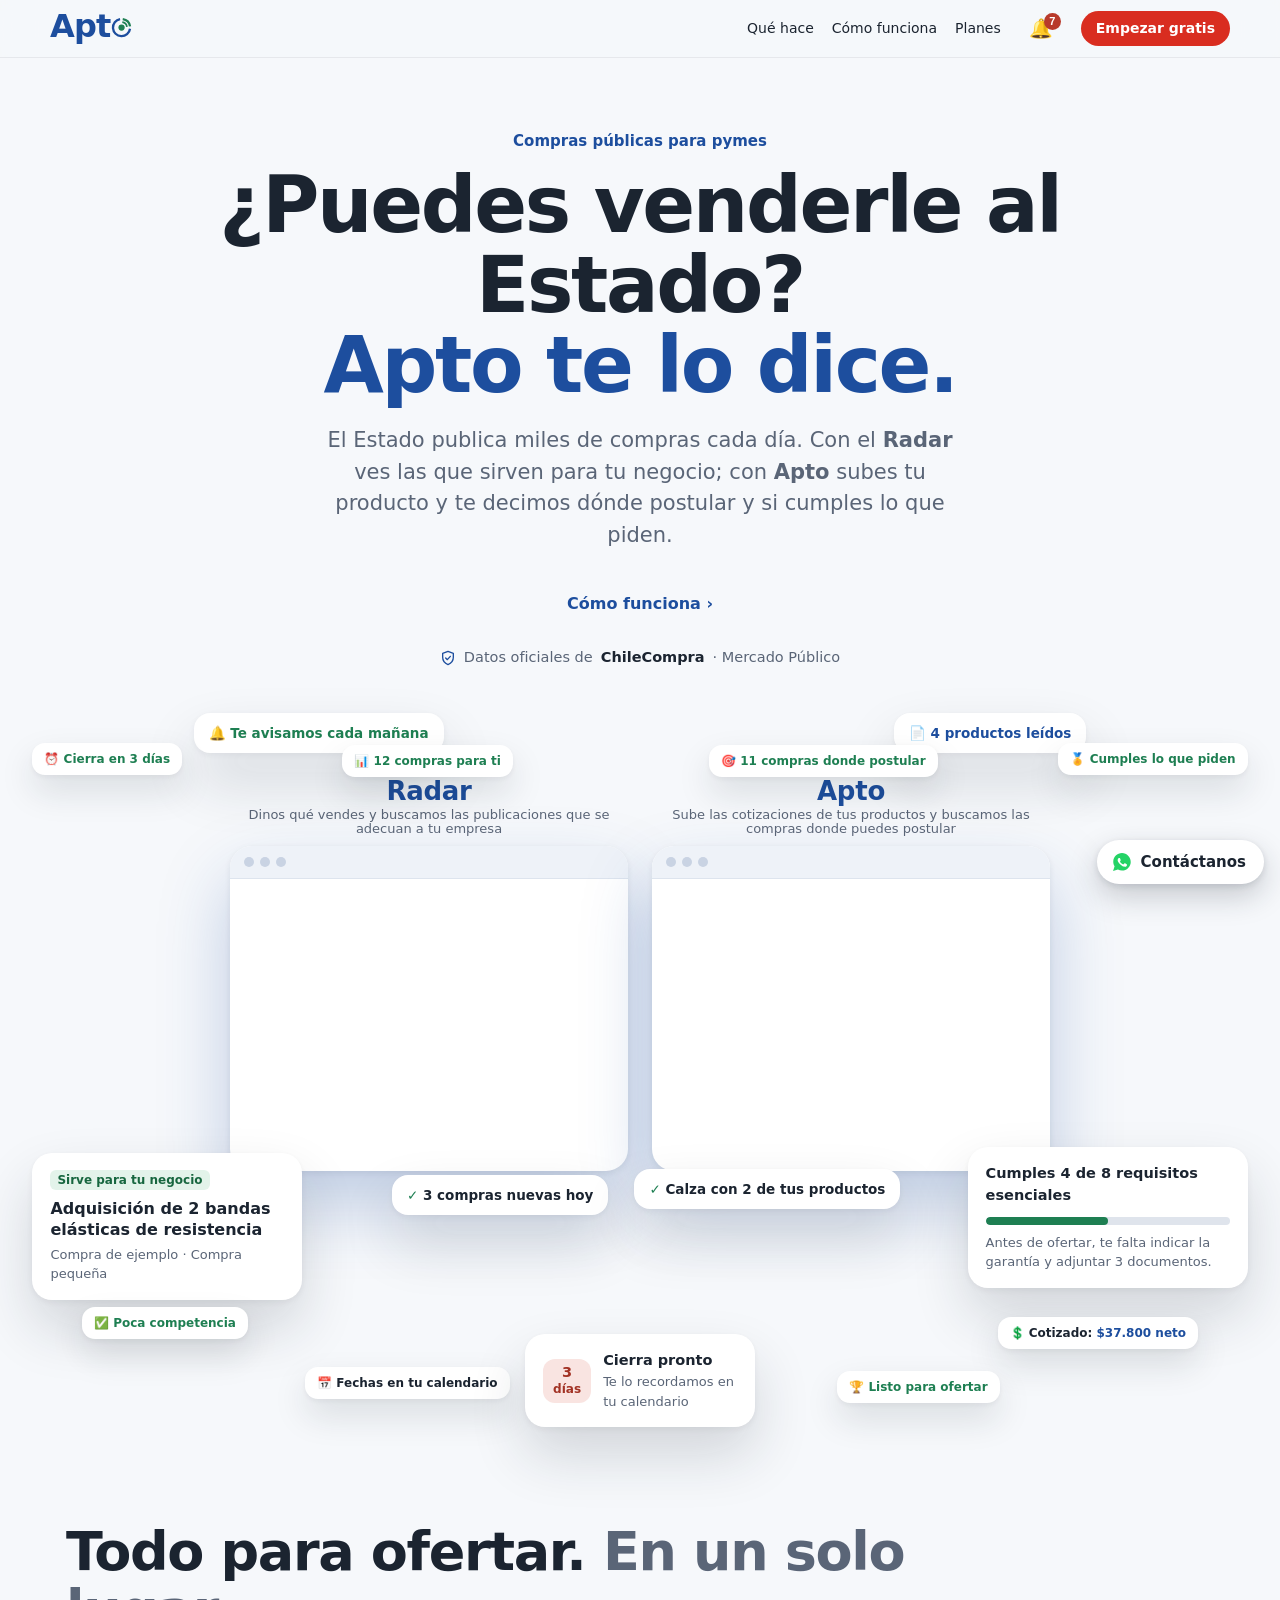
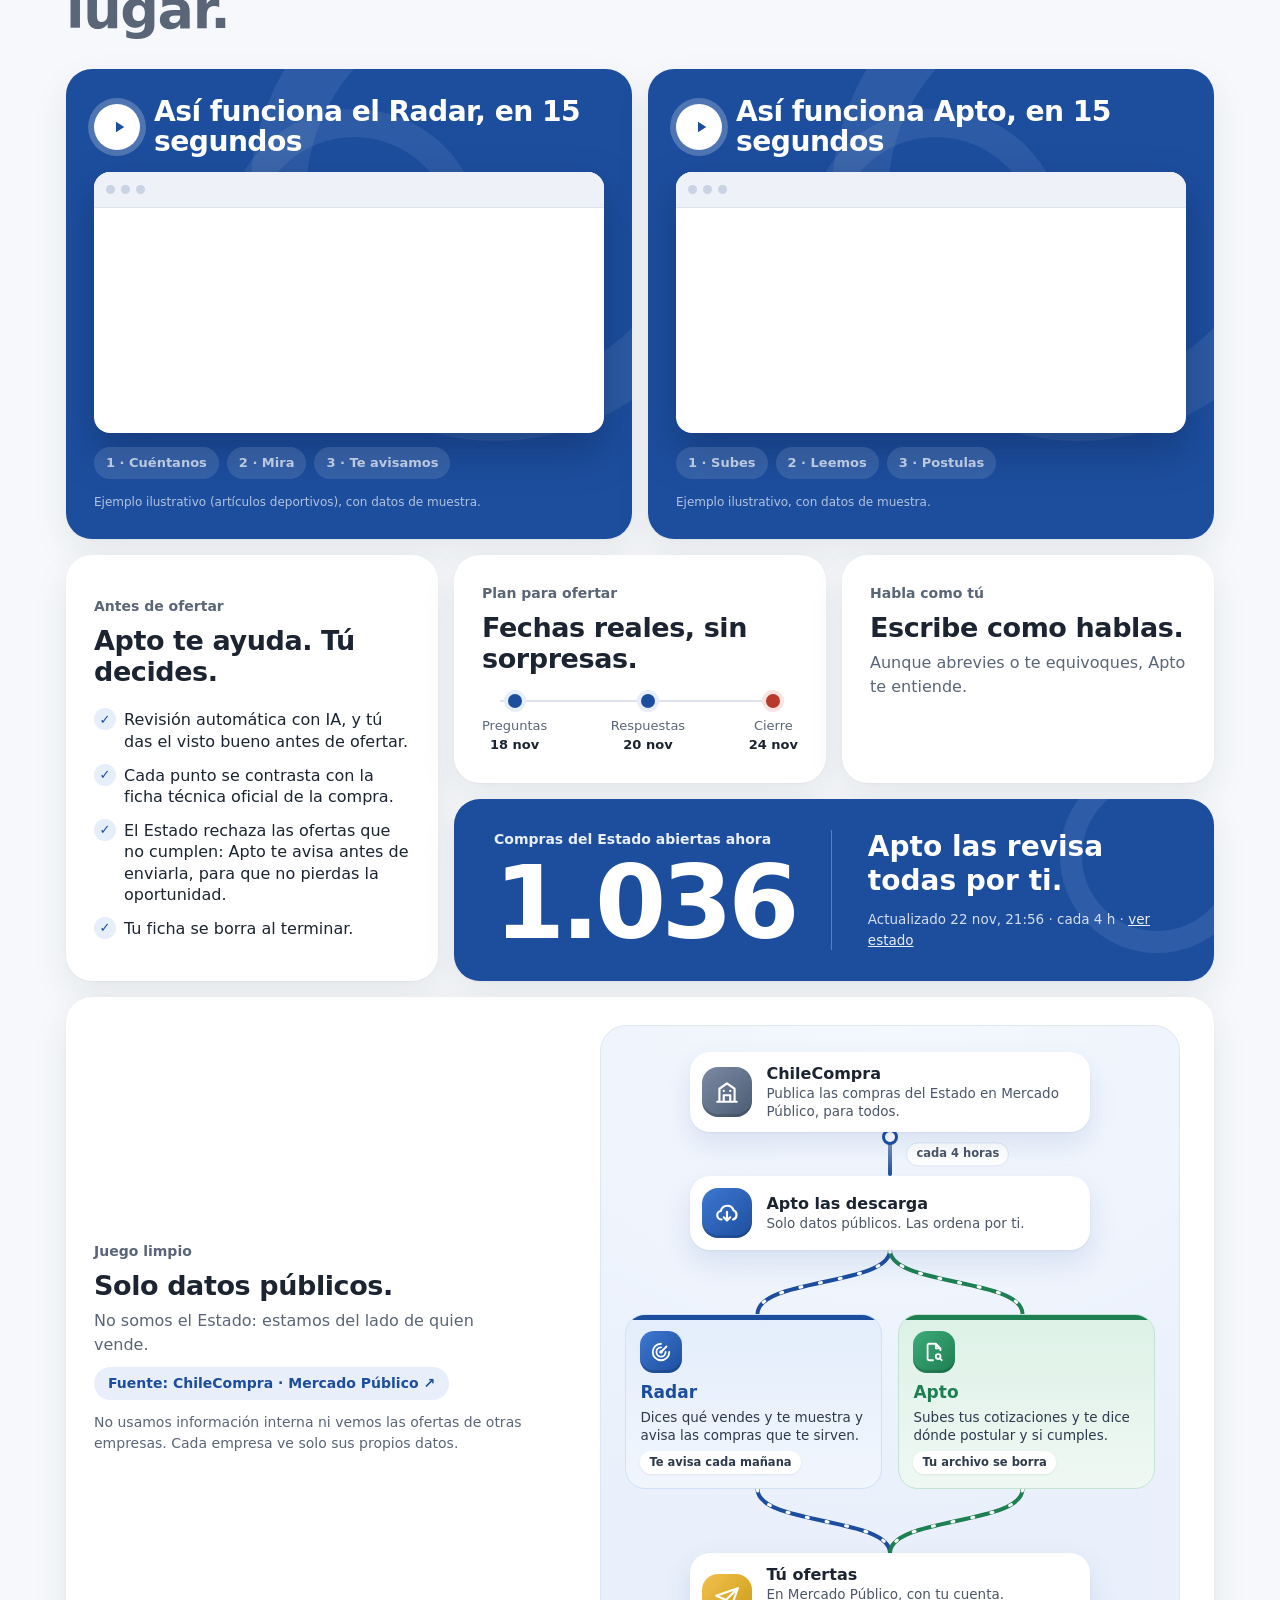
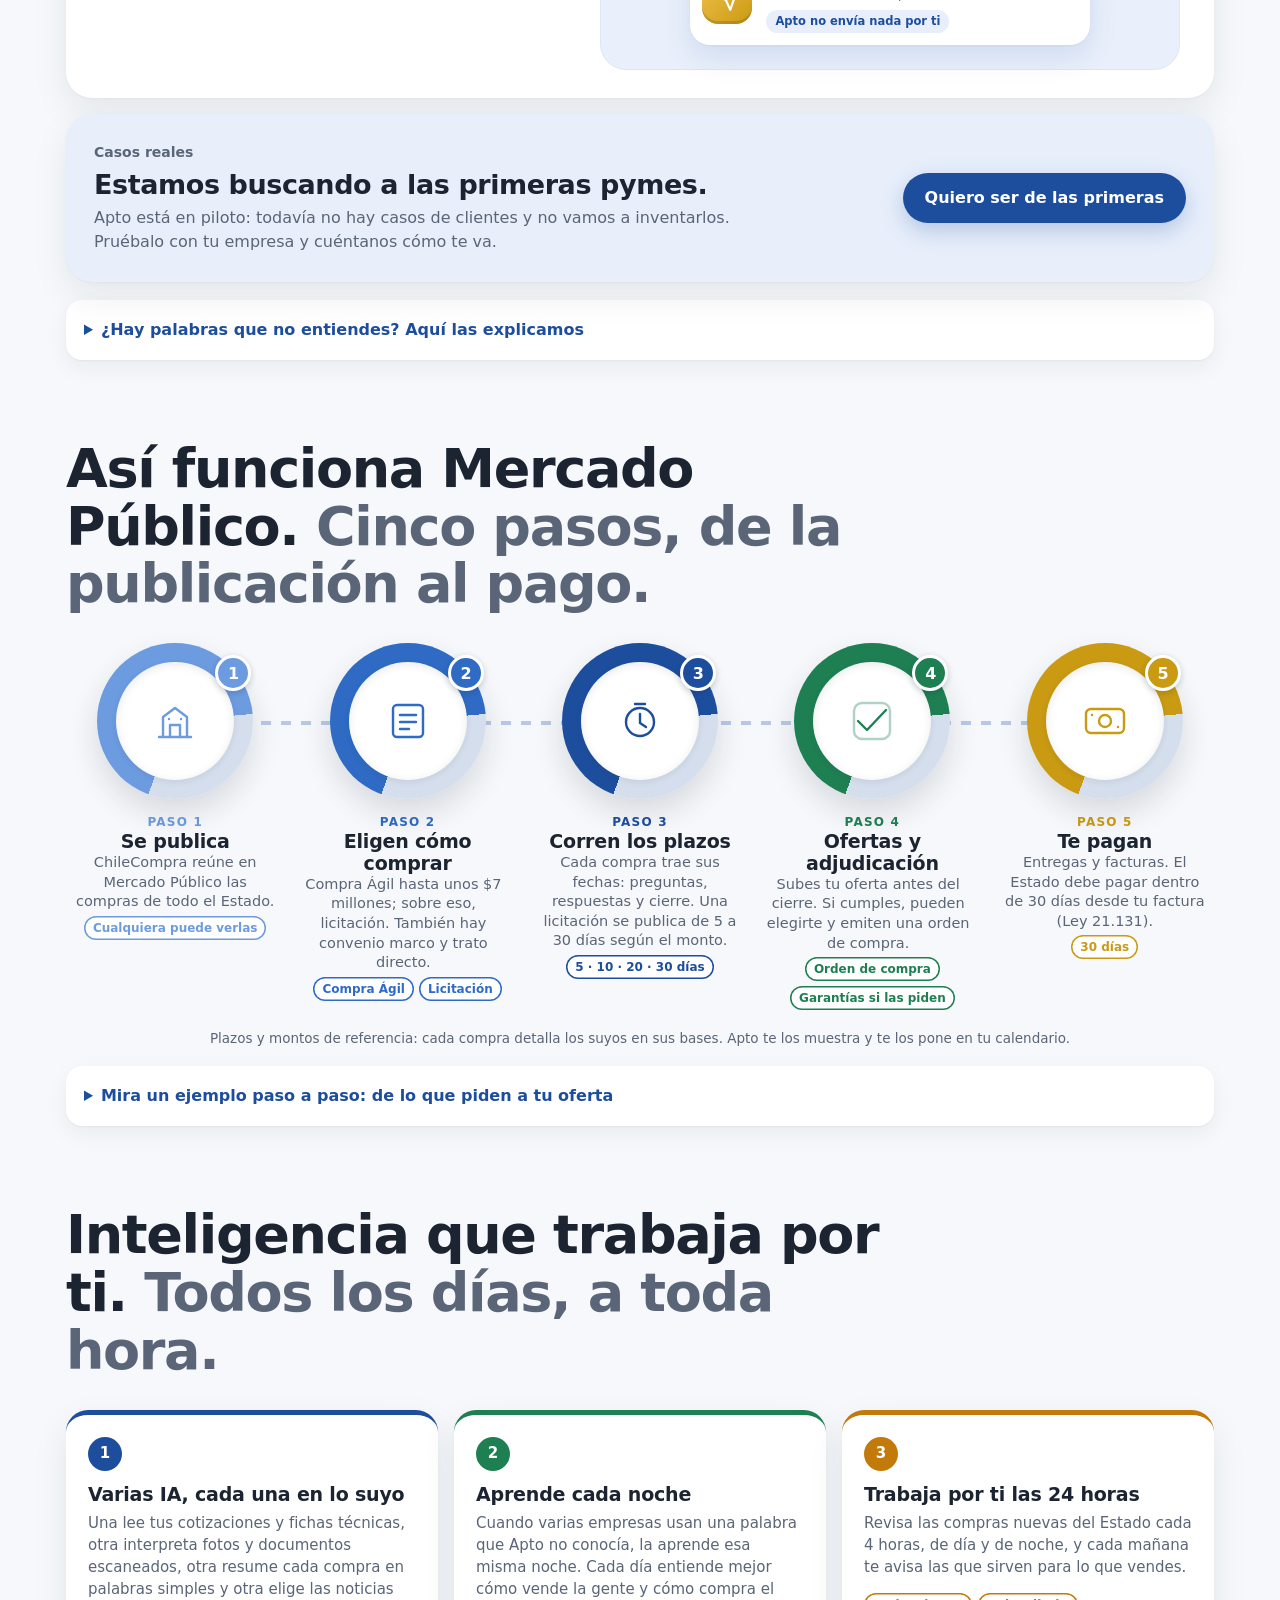
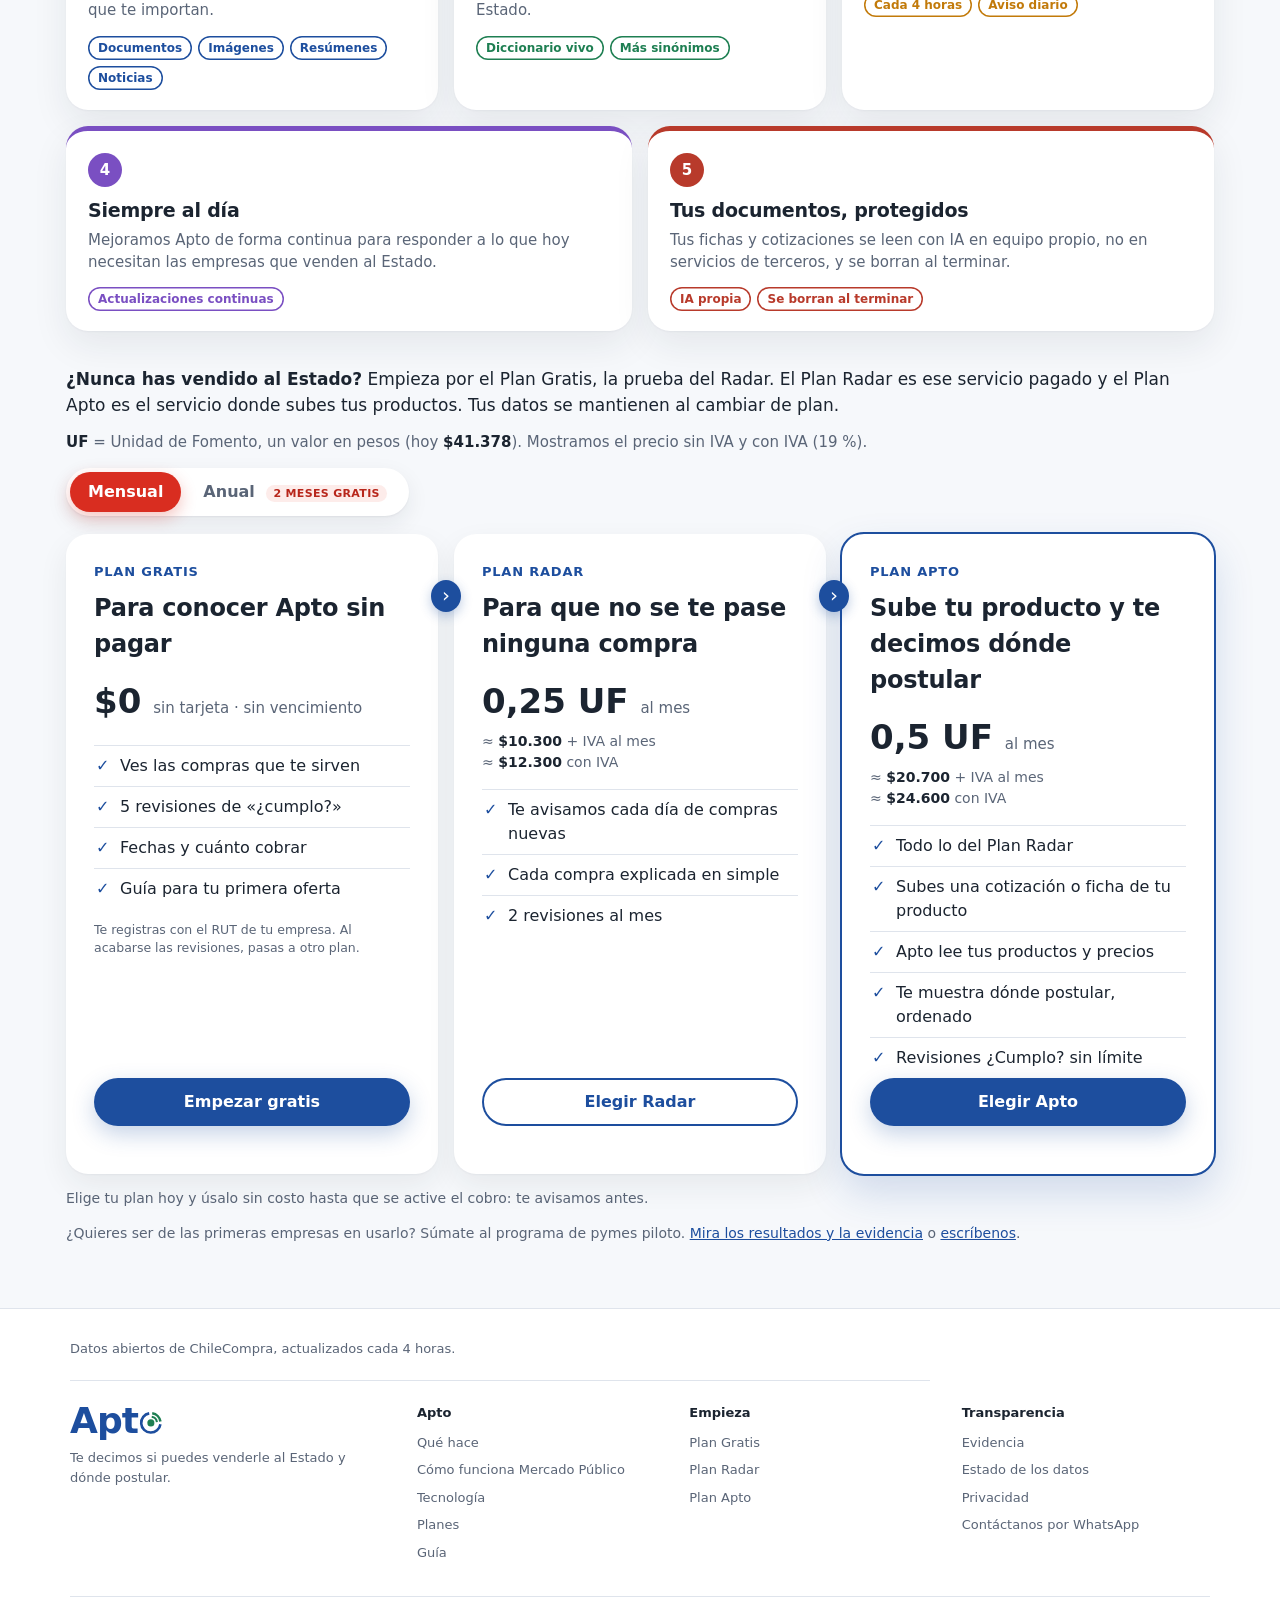
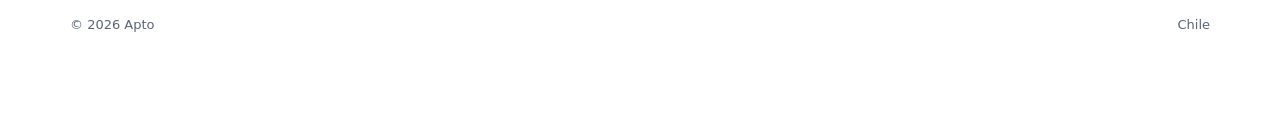
==== index.html @ 45bbf1fc "Logo: la o es un punto con anillo abierto y señal que se irradia Co-Authored-By: Claude Sonnet 5.5 <" ====
<!doctype html>
<html lang="es-CL">
<head>
<meta charset="utf-8">
<meta name="viewport" content="width=device-width, initial-scale=1">
<title>Apto · Compras públicas para pymes</title>
<link rel="icon" type="image/svg+xml" href="icono.svg">
<meta name="description" content="Dinos qué vendes y Apto busca las compras del Estado que te sirven. Sube las cotizaciones de tus productos y te decimos dónde puedes postular.">
<meta http-equiv="Content-Security-Policy" content="default-src 'self'; script-src 'self' 'sha256-qOhFsq0QMV2REqNwk5hGH5bZE9SkX6gt6yeyKdYPv+U='; style-src 'self' 'unsafe-inline' https://fonts.googleapis.com; font-src https://fonts.gstatic.com; connect-src 'self' https://api.mercadopublico.cl https://izxhfajflqmfhgligblu.supabase.co https://*.trycloudflare.com http://127.0.0.1:8787; img-src 'self' data: blob:; object-src 'none'; base-uri 'self'; form-action 'self'">
<meta name="referrer" content="strict-origin-when-cross-origin">
<link rel="preconnect" href="https://fonts.googleapis.com">
<link rel="preconnect" href="https://fonts.gstatic.com" crossorigin>
<link rel="stylesheet" href="https://fonts.googleapis.com/css2?family=Atkinson+Hyperlegible+Next:wght@400;700&display=swap">
<link rel="stylesheet" href="estilos.css?v=202611222245">
</head>
<body>
<script>document.documentElement.classList.add("js")</script>
<svg width="0" height="0" style="position:absolute" aria-hidden="true" focusable="false"><symbol id="oRadar" viewBox="0 0 64 64"><path d="M27.5 6.4 A26 26 0 1 0 57.7 35.6" fill="none" stroke="currentColor" stroke-width="7"/><circle cx="32" cy="32" r="9.5" fill="#1E7F52"/><path d="M48.3 29.7 A16.5 16.5 0 0 0 34.3 15.7" fill="none" stroke="#1E7F52" stroke-width="5.5"/><path d="M57.7 28.4 A26 26 0 0 0 35.6 6.3" fill="none" stroke="#1E7F52" stroke-width="7"/></symbol></svg>
<header><div class="in">
  <h1><span class="lg" role="img" aria-label="Apto">Apt<svg viewBox="0 0 64 64" aria-hidden="true"><use href="#oRadar"/></svg></span></h1>
  <nav aria-label="Secciones"><a href="#como">Qué hace</a><a href="#pasos">Cómo funciona</a><a href="#planes">Planes</a><button type="button" class="campana" id="notifBtn" aria-label="Notificaciones" aria-expanded="false" aria-controls="notifPanel">🔔<span class="cuenta" id="notifCuenta" hidden></span></button><a class="cta" href="#planes">Empezar gratis</a></nav>
</div></header>

<section class="hero" aria-label="Presentación">
  <p class="eyebrow rv">Compras públicas para pymes</p>
  <h2 class="big rv" style="--d:.08s">¿Puedes venderle al Estado?<br><span>Apto te lo dice.</span></h2>
  <p class="lead rv" style="--d:.16s">El Estado publica miles de compras cada día. Con el <b>Radar</b> ves las que sirven para tu negocio; con <b>Apto</b> subes tu producto y te decimos dónde postular y si cumples lo que piden.</p>
  <div class="botones rv" style="--d:.24s"><a class="btn sec2" href="#pasos">Cómo funciona ›</a></div>
  <p class="fuente-hero rv" style="--d:.28s"><svg viewBox="0 0 24 24" width="16" height="16" aria-hidden="true"><path d="M12 2 4 5v6c0 5 3.4 9.2 8 11 4.6-1.8 8-6 8-11V5l-8-3Z" fill="none" stroke="currentColor" stroke-width="2" stroke-linejoin="round"/><path d="m8.5 12 2.5 2.5 4.5-5" fill="none" stroke="currentColor" stroke-width="2" stroke-linecap="round" stroke-linejoin="round"/></svg>Datos oficiales de <b>ChileCompra</b> · Mercado Público</p>
  <div class="escena rv" style="--d:.32s" aria-hidden="true">
    <div class="vwin vw-l">
      <p class="vw-nombre">Radar<small>Dinos qué vendes y buscamos las publicaciones que se adecuan a tu empresa</small></p>
      <div class="vcaja"><div class="vw-bar"><i></i><i></i><i></i></div>
        <div class="vw-cuerpo">
          <div class="vs vsA"><h4>¿Qué vendes?</h4><div class="vcampo2"><span class="tipea">bandas elásticas, pesas</span></div><span class="vchip">Entendimos: artículos deportivos</span></div>
          <div class="vs vsB"><h4>Compras abiertas para ti</h4><div class="vfila"><span>Bandas elásticas de resistencia</span><small class="am">Cierra en 3 días</small></div><div class="vfila"><span>Pesas y colchonetas, CESFAM</span><small>Poca competencia</small></div><div class="vfila"><span>Artículos deportivos escuela</span><small>Cierra en 9 días</small></div></div>
          <div class="vs vsC"><h4>Cada mañana, en tu correo</h4><div class="vfila"><span>🔔 Compras nuevas para ti</span><small>3 hoy</small></div><div class="vfila"><span>📅 Fechas en tu calendario</span><small>listo</small></div><div class="vfila"><span>💲 Cuánto cobrar</span><small>listo</small></div><div class="vlisto">No se te pasa ninguna ✓</div></div>
        </div></div>
      <div class="vtip" aria-hidden="true"><h5>Cómo funciona el Radar</h5><ol><li><b>1</b>Dices qué vendes</li><li><b>2</b>Buscamos en Mercado Público</li><li><b>3</b>Te mostramos las compras que te sirven</li><li><b>4</b>Te avisamos cada mañana</li></ol></div>
    </div>
    <div class="vwin vw-r">
      <p class="vw-nombre">Apto<small>Sube las cotizaciones de tus productos y buscamos las compras donde puedes postular</small></p>
      <div class="vcaja"><div class="vw-bar"><i></i><i></i><i></i></div>
        <div class="vw-cuerpo">
          <div class="vs vsA"><h4>Sube tu cotización</h4><div class="varchivo"><b>PDF</b><span>cotizacion.pdf</span></div></div>
          <div class="vs vsB"><h4>Esto leímos de tu cotización</h4><div class="vfila"><span>Resma de papel carta</span><small class="am">$3.200</small></div><div class="vfila"><span>Plastificadora A3</span><small class="am">$37.800</small></div><div class="vfila"><span>Guillotina 30×38</span><small class="am">$25.700</small></div></div>
          <div class="vs vsC"><h4>Dónde postular</h4><div class="vfila"><span>Artículos de escritorio, salud</span><small>2 de tus productos</small></div><div class="vfila"><span>Papelería general, municipio</span><small>2 de tus productos</small></div><div class="vfila"><span>Impresión de material</span><small>1 de tus productos</small></div><div class="vlisto">Listo para ofertar ✓</div></div>
        </div></div>
      <div class="vtip" aria-hidden="true"><h5>Cómo funciona Apto</h5><ol><li><b>1</b>Subes tus cotizaciones</li><li><b>2</b>Leemos tus productos y precios (tú los revisas)</li><li><b>3</b>Buscamos las compras donde puedes postular</li><li><b>4</b>Revisas si cumples y ofertas</li></ol><p class="nota-t">Tu archivo se borra al terminar.</p></div>
    </div>
    <div class="flot f1"><span class="et ok">Sirve para tu negocio</span><div class="t">Adquisición de 2 bandas elásticas de resistencia</div><div class="s">Compra de ejemplo · Compra pequeña</div></div>
    <div class="flot f2"><b>Cumples 4 de 8 requisitos esenciales</b><div class="barra-p"><i></i></div><div class="s" style="margin-top:8px">Antes de ofertar, te falta indicar la garantía y adjuntar 3 documentos.</div></div>
    <div class="flot sm f4"><span class="v">✓</span> 3 compras nuevas hoy</div>
    <div class="flot xs f5">✅ <span class="v">Poca competencia</span></div>
    <div class="flot xs f6">📅 Fechas en tu calendario</div>
    <div class="flot sm f7"><span class="v">✓</span> Calza con 2 de tus productos</div>
    <div class="flot xs f8">💲 Cotizado: <span class="az">$37.800 neto</span></div>
    <div class="flot xs f9">🏆 <span class="v">Listo para ofertar</span></div>
    <div class="flot sm f10">🔔 <span class="v">Te avisamos cada mañana</span></div>
    <div class="flot xs f11">📊 <span class="v">12 compras para ti</span></div>
    <div class="flot xs f14">⏰ <span class="v">Cierra en 3 días</span></div>
    <div class="flot sm f12">📄 <span class="az">4 productos leídos</span></div>
    <div class="flot xs f13">🎯 <span class="v">11 compras donde postular</span></div>
    <div class="flot xs f15">🏅 <span class="v">Cumples lo que piden</span></div>
    <div class="flot f3"><div class="dia">3<br><small>días</small></div><div><b>Cierra pronto</b><div class="s">Te lo recordamos en tu calendario</div></div></div>
  </div>
</section>

<section class="seccion" id="como" aria-label="Qué hace Apto">
  <h2 class="sec-t rv">Todo para ofertar. <span>En un solo lugar.</span></h2>
  <div class="mosaico">
    <article class="tile t-big t-half t-demo rv" id="demo" aria-label="Demostración: cómo funciona el Radar en tres pasos, en ciclo" data-ayuda="Así se ve usar el Radar: escribes qué vendes, te mostramos las compras del Estado que te sirven y te avisamos cada mañana." data-ejemplo="si vendes tornillos, ves solo compras donde piden tornillos." tabindex="0">
      <h3 class="vtitulo"><span class="vplay" aria-hidden="true"><svg viewBox="0 0 24 24" width="18" height="18"><path d="M8 5v14l11-7z" fill="currentColor"/></svg></span>Así funciona el Radar, en 15 segundos</h3>
      <div class="ventana" aria-hidden="true">
        <div class="vbar"><i></i><i></i><i></i>
          <span class="vtit vt1">Paso 1 · Cuéntanos qué vendes</span><span class="vtit vt2">Paso 2 · Mira tus compras</span><span class="vtit vt3">Paso 3 · Te avisamos cada mañana</span></div>
        <div class="vcuerpo">
          <div class="vesc ve1">
            <div class="vcampo"><span class="tipeo">bandas elásticas, pesas, colchonetas</span></div>
            <div class="ventendi"><span class="et">Entendimos: artículos deportivos</span></div>
          </div>
          <div class="vesc ve2">
            <article class="op vop vop1"><div><h3>Adquisición de 2 bandas elásticas de resistencia</h3><div class="meta"><span class="et">Compra pequeña</span><span class="et calza">Coincide: «bandas elásticas»</span></div></div><div class="cierre"><b>24 nov</b><span class="et al">quedan 3 d</span></div></article>
            <article class="op vop vop2"><div><h3>Implementos para gimnasio municipal</h3><div class="meta"><span class="et">Compra pequeña</span><span class="et calza">Coincide: «pesas»</span></div></div><div class="cierre"><b>27 nov</b><span class="et ok">quedan 6 días</span></div></article>
            <article class="op vop vop3"><div><h3>Colchonetas para taller de movimiento</h3><div class="meta"><span class="et">Compra pequeña</span><span class="et calza">Coincide: «colchonetas»</span></div></div><div class="cierre"><b>2 dic</b><span class="et ok">quedan 11 días</span></div></article>
          </div>
          <div class="vesc ve3">
            <ul class="sem vsem2"><li class="s-ok"><i></i>Compras nuevas para ti<small>3 hoy</small></li><li class="s-ok"><i></i>Fechas en tu calendario<small>listo</small></li><li class="s-ok"><i></i>Cuánto cobrar<small>listo</small></li></ul>
            <div class="vfin2"><b>Cada mañana, en tu correo.</b><span>No se te pasa ninguna compra.</span></div>
          </div>
        </div>
      </div>
      <div class="vpasos" aria-hidden="true"><span class="vp1">1 · Cuéntanos</span><span class="vp2">2 · Mira</span><span class="vp3">3 · Te avisamos</span></div>
      <p class="vnota">Ejemplo ilustrativo, con datos de muestra.</p>
    </article>
    <article class="tile t-big t-half t-demo rv" id="demo2" style="--d:.06s" aria-label="Demostración: cómo funciona Apto en tres pasos, en ciclo" data-ayuda="Así se ve usar Apto: subes la cotización de tus productos, Apto lee los productos y precios, y te muestra dónde puedes postular." data-ejemplo="subes la cotización de tu papelería y ves las compras que piden papel o plastificadoras." tabindex="0">
      <h3 class="vtitulo"><span class="vplay" aria-hidden="true"><svg viewBox="0 0 24 24" width="18" height="18"><path d="M8 5v14l11-7z" fill="currentColor"/></svg></span>Así funciona Apto, en 15 segundos</h3>
      <div class="ventana" aria-hidden="true">
        <div class="vbar"><i></i><i></i><i></i>
          <span class="vtit vt1">Paso 1 · Sube tus cotizaciones</span><span class="vtit vt2">Paso 2 · Leemos tus productos</span><span class="vtit vt3">Paso 3 · Mira dónde postular</span></div>
        <div class="vcuerpo">
          <div class="vesc ve1">
            <div class="vcampo"><span class="tipeo">📄 cotizacion-papeleria.pdf</span></div>
            <div class="ventendi"><span class="et">Leímos 3 productos con precio y plazo</span></div>
          </div>
          <div class="vesc ve2">
            <article class="op vop vop1"><div><h3>Resma de papel carta</h3><div class="meta"><span class="et">Plazo: 5 días</span><span class="et">Despacho incluido</span></div></div><div class="cierre"><b>$3.200</b><span class="et ok">neto</span></div></article>
            <article class="op vop vop2"><div><h3>Plastificadora A3</h3><div class="meta"><span class="et">Plazo: 5 días</span><span class="et">Despacho incluido</span></div></div><div class="cierre"><b>$37.800</b><span class="et ok">neto</span></div></article>
            <article class="op vop vop3"><div><h3>Guillotina 30×38 cm</h3><div class="meta"><span class="et">Plazo: 5 días</span><span class="et">Despacho incluido</span></div></div><div class="cierre"><b>$25.700</b><span class="et ok">neto</span></div></article>
          </div>
          <div class="vesc ve3">
            <ul class="sem vsem"><li class="s-ok"><i></i>Artículos de escritorio<small>calza con 2 de tus productos</small></li><li class="s-ok"><i></i>Papelería general<small>calza con 2 de tus productos</small></li><li class="s-ok"><i></i>Impresión de material<small>calza con 1 de tus productos</small></li></ul>
            <div class="vfin"><b>Listo para ofertar.</b><span>Antes de enviar, revisa si cumples con ¿Cumplo?.</span></div>
          </div>
        </div>
      </div>
      <div class="vpasos" aria-hidden="true"><span class="vp1">1 · Subes</span><span class="vp2">2 · Leemos</span><span class="vp3">3 · Postulas</span></div>
      <p class="vnota">Ejemplo ilustrativo, con datos de muestra.</p>
    </article>
    <article class="tile t-tall rv" id="revisa" style="--d:.1s" data-ayuda="Apto revisa por ti y te dice qué ajustar antes de ofertar. La decisión y el envío de tu oferta siempre son tuyos." data-ejemplo="si la ficha es una foto borrosa, te recomendamos confirmar el número en la ficha oficial antes de enviar." tabindex="0"><p class="k">Antes de ofertar</p><h3>Apto te ayuda. Tú decides.</h3>
      <ul class="rnotas"><li>Revisión automática con IA, y tú das el visto bueno antes de ofertar.</li><li>Cada punto se contrasta con la ficha técnica oficial de la compra.</li><li>El Estado rechaza las ofertas que no cumplen: Apto te avisa antes de enviarla, para que no pierdas la oportunidad.</li><li>Tu ficha se borra al terminar.</li></ul></article>
    <article class="tile rv" style="--d:.05s" data-ayuda="Cada compra tiene tres fechas: hasta cuándo puedes preguntar, cuándo responden y cuándo cierra. Te las ponemos en tu calendario." data-ejemplo="si cierra el 24 de noviembre, tu oferta tiene que estar subida ese día." tabindex="0"><p class="k">Plan para ofertar</p><h3>Fechas reales, sin sorpresas.</h3>
      <ol class="linea"><li>Preguntas<b>18 nov</b></li><li>Respuestas<b>20 nov</b></li><li>Cierre<b>24 nov</b></li></ol></article>
    <article class="tile rv" style="--d:.15s" data-ayuda="Escribe como hablas: Apto entiende abreviaturas, sinónimos y errores de escritura." data-ejemplo="si escribes «computadres» o «pc», te muestra compras de computadores." tabindex="0"><p class="k">Habla como tú</p><h3>Escribe como hablas.</h3><p>Aunque abrevies o te equivoques, Apto te entiende.</p></article>
    <article class="tile t-num rv" id="tnum" style="--d:.2s" data-ayuda="Una licitación es una compra del Estado en la que varias empresas ofrecen su producto y el Estado elige una. Este número son las que hoy aceptan ofertas." data-ejemplo="un municipio que necesita 50 sillas para una escuela." tabindex="0"><div class="tn-izq"><p class="k">Compras del Estado abiertas ahora</p><b class="num" id="hnum">0</b></div><div class="tn-der"><p class="tn-grande">Apto las revisa todas por ti.</p><p class="sello" id="sello">Se actualiza cada 4 horas · <a href="estado.html">ver estado</a></p></div></article>
    <article class="tile t-wide rv" style="--d:.1s" data-ayuda="Usamos solo la información que el Estado publica para todos, y no trabajamos para los compradores." data-ejemplo="no vemos las ofertas de otras empresas ni datos internos de ningún organismo." tabindex="0"><div class="dts"><div class="dts-t"><p class="k">Juego limpio</p><h3>Solo datos públicos.</h3><p>No somos el Estado: estamos del lado de quien vende.</p><a class="fuente-link" href="https://www.mercadopublico.cl" target="_blank" rel="noopener">Fuente: ChileCompra · Mercado Público ↗</a>
      <p class="dts-n">No usamos información interna ni vemos las ofertas de otras empresas. Cada empresa ve solo sus propios datos.</p></div>
      <div class="mapa" aria-label="Cómo se relacionan Mercado Público, Radar y Apto">
        <div class="mp-fila"><span class="mp-ico mp-gris"><svg viewBox="0 0 24 24"><path d="M3 21h18M5 21V9l7-5 7 5v12M9 21v-6h6v6M9 11h.01M15 11h.01"/></svg></span><div><strong>ChileCompra</strong><span class="t">Publica las compras del Estado en Mercado Público, para todos.</span></div></div>
        <div class="mp-lin"><i></i><em>cada 4 horas</em></div>
        <div class="mp-fila"><span class="mp-ico mp-azul"><svg viewBox="0 0 24 24"><path d="M7 18a4 4 0 0 1-.6-7.96A6 6 0 0 1 18 9.5a4.5 4.5 0 0 1-.5 8.5M12 11v8m0 0-3-3m3 3 3-3"/></svg></span><div><strong>Apto las descarga</strong><span class="t">Solo datos públicos. Las ordena por ti.</span></div></div>
        <svg class="mp-fork" viewBox="0 0 400 64" preserveAspectRatio="none" aria-hidden="true"><path class="a" d="M200 0 C200 36 100 28 100 64"/><path class="b" d="M200 0 C200 36 300 28 300 64"/><path class="flujo-a" d="M200 0 C200 36 100 28 100 64"/><path class="flujo-b" d="M200 0 C200 36 300 28 300 64"/></svg>
        <div class="mp-ramas">
          <div class="mp-r radar"><span class="mp-ico mp-azul"><svg viewBox="0 0 24 24"><path d="M12 3a9 9 0 1 0 9 9M12 7a5 5 0 1 0 5 5M12 12l6-6"/><circle cx="12" cy="12" r="1"/></svg></span><strong>Radar</strong><p>Dices qué vendes y te muestra y avisa las compras que te sirven.</p><span class="mp-chip">Te avisa cada mañana</span></div>
          <div class="mp-r apto"><span class="mp-ico mp-verde"><svg viewBox="0 0 24 24"><path d="M14 3H7a2 2 0 0 0-2 2v14a2 2 0 0 0 2 2h4M14 3l5 5v2M14 3v5h5"/><circle cx="16.5" cy="17" r="2.6"/><path d="m18.4 18.9 2 2"/></svg></span><strong>Apto</strong><p>Subes tus cotizaciones y te dice dónde postular y si cumples.</p><span class="mp-chip">Tu archivo se borra</span></div>
        </div>
        <svg class="mp-fork" viewBox="0 0 400 64" preserveAspectRatio="none" aria-hidden="true"><path class="a" d="M100 0 C100 36 200 28 200 64"/><path class="b" d="M300 0 C300 36 200 28 200 64"/><path class="flujo-a" d="M100 0 C100 36 200 28 200 64"/><path class="flujo-b" d="M300 0 C300 36 200 28 200 64"/></svg>
        <div class="mp-fila"><span class="mp-ico mp-ambar"><svg viewBox="0 0 24 24"><path d="M22 2 11 13M22 2l-7 20-4-9-9-4 20-7z"/></svg></span><div><strong>Tú ofertas</strong><span class="t">En Mercado Público, con tu cuenta.</span><span class="mp-chip">Apto no envía nada por ti</span></div></div>
      </div>
          </div>
    </article>
    <article class="tile t-casos rv" style="--d:.1s"><div class="casos-t"><p class="k">Casos reales</p><h3>Estamos buscando a las primeras pymes.</h3><p>Apto está en piloto: todavía no hay casos de clientes y no vamos a inventarlos. Pruébalo con tu empresa y cuéntanos cómo te va.</p></div><a class="casos-btn" href="https://wa.me/56982944893?text=Hola%2C%20quiero%20participar%20en%20el%20piloto%20de%20Apto." target="_blank" rel="noopener">Quiero ser de las primeras</a></article>
  </div>
  <details class="glosario rv">
    <summary>¿Hay palabras que no entiendes? Aquí las explicamos</summary>
    <dl>
      <dt>Licitación</dt><dd>Una compra del Estado en la que varias empresas ofrecen su producto o servicio y el Estado elige una.</dd>
      <dt>Compra Ágil</dt><dd>Una compra pequeña del Estado: el comprador pide cotizaciones rápidas, con menos trámites.</dd>
      <dt>Mercado Público</dt><dd>El sitio oficial donde el Estado publica todas sus compras. Apto usa esa información abierta.</dd>
      <dt>Ofertar o postular</dt><dd>Enviar tu propuesta (producto, precio y plazo) para una compra.</dd>
      <dt>Ficha técnica y requisitos</dt><dd>Lo que la compra pide que cumpla tu producto: medidas, materiales, garantía, plazo de entrega.</dd>
      <dt>Oferta rechazada</dt><dd>El comprador la deja fuera porque le falta un requisito, por ejemplo un documento o la garantía. Apto no envía tu oferta: te dice qué te falta antes de que la envíes tú.</dd>
      <dt>¿Cumplo?</dt><dd>La revisión de Apto: compara tu producto con la ficha técnica y te dice qué cumples y qué te falta.</dd>
      <dt>Coincide con tu negocio</dt><dd>La compra tiene que ver con lo que tú vendes.</dd>
      <dt>IVA</dt><dd>El impuesto de 19 % que se suma al precio. Mostramos el precio sin IVA y con IVA.</dd>
      <dt>IA (inteligencia artificial)</dt><dd>Un programa que lee la ficha técnica y la compara con tu producto.</dd>
      <dt>UTM</dt><dd>Unidad Tributaria Mensual: un valor en pesos que usa el Estado para medir el tamaño de una compra. «Hasta 100 UTM» es una compra pequeña.</dd>
      <dt>RUT de tu empresa</dt><dd>Lo usamos para registrar tu prueba gratis y, si quieres, armar tu lista de productos con lo que ya le vendiste al Estado.</dd>
    </dl>
  </details>
</section>

<section class="seccion" id="pasos" aria-label="Cómo funciona Mercado Público">
  <h2 class="sec-t rv">Así funciona Mercado Público. <span>Cinco pasos, de la publicación al pago.</span></h2>
  <ol class="mp5 rv">
    <li style="--c:#6C9BE0"><div class="aro"><div class="disco"><svg viewBox="0 0 48 48" aria-hidden="true"><path d="M8 40h32M12 40V20l12-9 12 9v20"/><path d="M19 40V28h10v12M18 22h.01M30 22h.01"/></svg></div><span class="num">1</span></div><div class="txt"><p class="pk">Paso 1</p><h3>Se publica</h3><p class="t">ChileCompra reúne en Mercado Público las compras de todo el Estado.</p><div class="datos"><span>Cualquiera puede verlas</span></div></div></li>
    <li style="--c:#2F6BC4"><div class="aro"><div class="disco"><svg viewBox="0 0 48 48" aria-hidden="true"><rect x="9" y="8" width="30" height="32" rx="4"/><path d="M16 18h16M16 25h16M16 32h9"/></svg></div><span class="num">2</span></div><div class="txt"><p class="pk">Paso 2</p><h3>Eligen cómo comprar</h3><p class="t">Compra Ágil hasta unos $7 millones; sobre eso, licitación. También hay convenio marco y trato directo.</p><div class="datos"><span>Compra Ágil</span><span>Licitación</span></div></div></li>
    <li style="--c:#1D4E9E"><div class="aro"><div class="disco"><svg viewBox="0 0 48 48" aria-hidden="true"><circle cx="24" cy="25" r="14"/><path d="M24 17v9l6 4M19 7h10"/></svg></div><span class="num">3</span></div><div class="txt"><p class="pk">Paso 3</p><h3>Corren los plazos</h3><p class="t">Cada compra trae sus fechas: preguntas, respuestas y cierre. Una licitación se publica de 5 a 30 días según el monto.</p><div class="datos"><span>5 · 10 · 20 · 30 días</span></div></div></li>
    <li style="--c:#1E7F52"><div class="aro"><div class="disco"><svg viewBox="0 0 48 48" aria-hidden="true"><path d="M10 24l9 9 19-20"/><rect x="6" y="6" width="36" height="36" rx="8" opacity=".35"/></svg></div><span class="num">4</span></div><div class="txt"><p class="pk">Paso 4</p><h3>Ofertas y adjudicación</h3><p class="t">Subes tu oferta antes del cierre. Si cumples, pueden elegirte y emiten una orden de compra.</p><div class="datos"><span>Orden de compra</span><span>Garantías si las piden</span></div></div></li>
    <li style="--c:#C99A12"><div class="aro"><div class="disco"><svg viewBox="0 0 48 48" aria-hidden="true"><rect x="5" y="12" width="38" height="24" rx="5"/><circle cx="24" cy="24" r="6"/><path d="M11 18v.01M37 30v.01"/></svg></div><span class="num">5</span></div><div class="txt"><p class="pk">Paso 5</p><h3>Te pagan</h3><p class="t">Entregas y facturas. El Estado debe pagar dentro de 30 días desde tu factura (Ley 21.131).</p><div class="datos"><span>30 días</span></div></div></li>
  </ol>
  <p class="mp-nota rv">Plazos y montos de referencia: cada compra detalla los suyos en sus bases. Apto te los muestra y te los pone en tu calendario.</p>
  <details class="tutorial rv">
    <summary>Mira un ejemplo paso a paso: de lo que piden a tu oferta</summary>
    <ol class="tuto">
      <li><b>1</b><div><strong>La compra pide</strong><div class="tuto-pide"><span>Banda elástica</span><span>Ancho: 15 cm</span><span>Largo: 45 m o más</span><span>Garantía: 6 meses</span></div></div></li>
      <li><b>2</b><div><strong>Tú cuentas qué ofreces</strong><p class="tuto-dice">«Banda de 15 cm de ancho, en rollo de 30 m.»</p></div></li>
      <li><b>3</b><div><strong>Apto compara cada punto</strong>
        <ul class="tuto-res"><li class="s-ok"><i></i>Ancho: 15 cm<small>Cumple</small></li><li class="s-ro"><i></i>Largo: ofreces 30 m, piden 45 m<small>No cumple: ofrece un rollo de 45 m o más</small></li><li class="s-al"><i></i>Garantía<small>Te falta indicarlo: escribe «garantía de 6 meses»</small></li></ul></div></li>
      <li><b>4</b><div><strong>Te damos el texto para tu oferta</strong><p class="tuto-dice">«Banda elástica de 15 cm de ancho y 45 m de largo, con garantía de 6 meses.»</p><small>Lo pegas en tu oferta y la revisas antes de enviarla.</small></div></li>
    </ol>
    <p class="tuto-n">Ejemplo ilustrativo. Cada compra tiene sus propios requisitos.</p>
  </details>
</section>

<section class="seccion" id="tecnologia" aria-label="Tecnología de Apto">
  <h2 class="sec-t rv">Inteligencia que trabaja por ti. <span>Todos los días, a toda hora.</span></h2>
  <div class="tec">
    <article class="tec-c rv" style="--c:#1D4E9E"><i aria-hidden="true">1</i><h3>Varias IA, cada una en lo suyo</h3><p>Una lee tus cotizaciones y fichas técnicas, otra interpreta fotos y documentos escaneados, otra resume cada compra en palabras simples y otra elige las noticias que te importan.</p><div class="tec-ch"><span>Documentos</span><span>Imágenes</span><span>Resúmenes</span><span>Noticias</span></div></article>
    <article class="tec-c rv" style="--c:#1E7F52;--d:.06s"><i aria-hidden="true">2</i><h3>Aprende cada noche</h3><p>Cuando varias empresas usan una palabra que Apto no conocía, la aprende esa misma noche. Cada día entiende mejor cómo vende la gente y cómo compra el Estado.</p><div class="tec-ch"><span>Diccionario vivo</span><span>Más sinónimos</span></div></article>
    <article class="tec-c rv" style="--c:#C27A0A;--d:.12s"><i aria-hidden="true">3</i><h3>Trabaja por ti las 24 horas</h3><p>Revisa las compras nuevas del Estado cada 4 horas, de día y de noche, y cada mañana te avisa las que sirven para lo que vendes.</p><div class="tec-ch"><span>Cada 4 horas</span><span>Aviso diario</span></div></article>
    <article class="tec-c rv" style="--c:#7A4FC2;--d:.18s"><i aria-hidden="true">4</i><h3>Siempre al día</h3><p>Mejoramos Apto de forma continua para responder a lo que hoy necesitan las empresas que venden al Estado.</p><div class="tec-ch"><span>Actualizaciones continuas</span></div></article>
    <article class="tec-c rv" style="--c:#B83A2B;--d:.24s"><i aria-hidden="true">5</i><h3>Tus documentos, protegidos</h3><p>Tus fichas y cotizaciones se leen con IA en equipo propio, no en servicios de terceros, y se borran al terminar.</p><div class="tec-ch"><span>IA propia</span><span>Se borran al terminar</span></div></article>
  </div>
</section>

<section class="seccion" id="planes" aria-label="Planes" style="padding-top:28px">
  <p class="plan-intro rv"><b>¿Nunca has vendido al Estado?</b> Empieza por el Plan Gratis, la prueba del Radar. El Plan Radar es ese servicio pagado y el Plan Apto es el servicio donde subes tus productos. Tus datos se mantienen al cambiar de plan.</p>
  <p class="uf-nota rv"><b>UF</b> = Unidad de Fomento, un valor en pesos (hoy <b data-ufval></b>). Mostramos el precio sin IVA y con IVA (19 %).</p>
  <div class="ciclo rv" role="group" aria-label="Periodo de pago">
    <button type="button" class="on" data-ciclo="mes" aria-pressed="true">Mensual</button><button type="button" data-ciclo="anio" aria-pressed="false">Anual <span class="ahorra">2 meses gratis</span></button>
  </div>
  <div class="planes" data-ciclo="mes">
    <article class="plan rv" data-ayuda="Para conocer Apto sin pagar: ves las compras que te sirven y puedes revisar 5 veces si tu producto cumple." data-ejemplo="escribes «pintura», ves compras de pintura y revisas si tu pintura cumple lo que piden." tabindex="0"><p class="k">Plan Gratis</p><h3>Para conocer Apto sin pagar</h3>
      <p class="pr">$0 <small>sin tarjeta · sin vencimiento</small></p>
      <ul><li>Ves las compras que te sirven</li><li>5 revisiones de «¿cumplo?»</li><li>Fechas y cuánto cobrar</li><li>Guía para tu primera oferta</li></ul>
      <p class="nota" style="margin-top:12px">Te registras con el RUT de tu empresa. Al acabarse las revisiones, pasas a otro plan.</p>
      <button type="button" class="plan-btn dest" data-plan="gratis">Empezar gratis</button></article>
    <article class="plan rv" data-ayuda="Cada día te avisamos de las compras nuevas que sirven para lo que vendes." data-ejemplo="si vendes pintura, cada mañana ves las compras de pintura que se publicaron ayer." tabindex="0"><p class="k">Plan Radar</p><h3>Para que no se te pase ninguna compra</h3>
      <p class="pr"><span class="p-mes">0,25 UF <small>al mes</small></span><span class="p-anio">2,5 UF <small>al año</small></span></p>
      <p class="pesos"><span class="p-mes">≈ <b data-uf="0.25"></b> + IVA al mes<br>≈ <b data-uf="0.25" data-iva="1"></b> con IVA</span><span class="p-anio">≈ <b data-uf="2.5"></b> + IVA al año<br>≈ <b data-uf="2.5" data-iva="1"></b> con IVA</span></p>
      <p class="dto-t solo-anio"><span class="dto">2 meses gratis</span></p>
      <ul><li>Te avisamos cada día de compras nuevas</li><li>Cada compra explicada en simple</li><li>2 revisiones al mes</li></ul>
      <button type="button" class="plan-btn" data-plan="radar">Elegir Radar</button></article>
    <article class="plan dest rv" style="--d:.1s" data-ayuda="Subes una cotización o ficha de tu producto y Apto te busca las compras abiertas donde puedes ofertar." data-ejemplo="subes la cotización de tus resmas y plastificadoras; Apto lee los productos y te muestra dónde postular." tabindex="0"><p class="k">Plan Apto</p><h3>Sube tu producto y te decimos dónde postular</h3>
      <p class="pr"><span class="p-mes">0,5 UF <small>al mes</small></span><span class="p-anio">5 UF <small>al año</small></span></p>
      <p class="pesos"><span class="p-mes">≈ <b data-uf="0.5"></b> + IVA al mes<br>≈ <b data-uf="0.5" data-iva="1"></b> con IVA</span><span class="p-anio">≈ <b data-uf="5"></b> + IVA al año<br>≈ <b data-uf="5" data-iva="1"></b> con IVA</span></p>
      <p class="dto-t solo-anio"><span class="dto">2 meses gratis</span></p>
      <ul><li>Todo lo del Plan Radar</li><li>Subes una cotización o ficha de tu producto</li><li>Apto lee tus productos y precios</li><li>Te muestra dónde postular, ordenado</li><li>Revisiones ¿Cumplo? sin límite</li></ul>
      <button type="button" class="plan-btn dest" data-plan="apto">Elegir Apto</button></article>
  </div>
  <p class="nota-pl rv">Elige tu plan hoy y úsalo sin costo hasta que se active el cobro: te avisamos antes.</p>
  <p class="nota-pl rv">¿Quieres ser de las primeras empresas en usarlo? Súmate al programa de pymes piloto. <a href="evidencia.html">Mira los resultados y la evidencia</a> o <a href="https://wa.me/56982944893?text=Hola%2C%20quiero%20probar%20Apto%20en%20mi%20empresa." target="_blank" rel="noopener">escríbenos</a>.</p>
</section>

<div class="notif-panel" id="notifPanel" role="dialog" aria-label="Notificaciones" hidden>
  <div class="np-cab"><b>Notificaciones</b><button type="button" id="notifTodas">Marcar todo como leído</button></div>
  <div class="np-filtros" id="notifFiltros"><button type="button" data-f="todo" aria-pressed="true">Todo</button><button type="button" data-f="personal">Para ti</button><button type="button" data-f="estudios">Estudios y reportes</button><button type="button" data-f="noticias">Noticias</button><button type="button" data-f="promos">Promociones</button></div>
  <ul class="np-lista" id="notifLista"></ul>
</div>
<a class="contacto-wa" href="https://wa.me/56982944893?text=Hola%2C%20quiero%20saber%20m%C3%A1s%20sobre%20Apto." target="_blank" rel="noopener" aria-label="Contáctanos por WhatsApp"><svg viewBox="0 0 32 32" width="22" height="22" aria-hidden="true"><path fill="#25D366" d="M16 3C9 3 3.3 8.6 3.3 15.5c0 2.4.7 4.7 1.9 6.6L3 29l7.1-2.1c1.8 1 3.8 1.5 5.9 1.5 7 0 12.7-5.6 12.7-12.5S23 3 16 3z"/><path fill="#fff" d="M22.2 18.9c-.3-.2-1.9-.9-2.2-1-.3-.1-.5-.2-.7.2-.2.3-.8 1-1 1.2-.2.2-.4.2-.7.1-.3-.2-1.4-.5-2.6-1.6-1-.9-1.6-1.9-1.8-2.3-.2-.3 0-.5.1-.7.1-.2.3-.4.5-.6.2-.2.2-.3.3-.6.1-.2.1-.4 0-.6l-1-2.3c-.2-.6-.5-.5-.7-.5h-.6c-.2 0-.6.1-.9.4-.3.3-1.2 1.1-1.2 2.8s1.2 3.2 1.4 3.5c.2.2 2.4 3.7 5.8 5.1.8.4 1.4.6 1.9.7.8.3 1.5.2 2.1.1.6-.1 1.9-.8 2.1-1.5.3-.8.3-1.4.2-1.5-.1-.2-.3-.3-.6-.4z"/></svg><span>Contáctanos</span></a>

<footer>
  <div class="pie">
    <p class="pie-legal">Datos abiertos de ChileCompra, actualizados cada 4 horas.</p>
    <div class="pie-cols">
      <div class="pie-marca"><b><span class="lg" role="img" aria-label="Apto">Apt<svg viewBox="0 0 64 64" aria-hidden="true"><use href="#oRadar"/></svg></span></b><p>Te decimos si puedes venderle al Estado y dónde postular.</p></div>
      <nav aria-label="Apto"><h4>Apto</h4><ul><li><a href="index.html#como">Qué hace</a></li><li><a href="index.html#pasos">Cómo funciona Mercado Público</a></li><li><a href="index.html#tecnologia">Tecnología</a></li><li><a href="index.html#planes">Planes</a></li><li><a href="guia.html">Guía</a></li></ul></nav>
      <nav aria-label="Planes"><h4>Empieza</h4><ul><li><a href="app.html?plan=gratis">Plan Gratis</a></li><li><a href="app.html?plan=radar">Plan Radar</a></li><li><a href="app.html?plan=apto">Plan Apto</a></li></ul></nav>
      <nav aria-label="Transparencia"><h4>Transparencia</h4><ul><li><a href="evidencia.html">Evidencia</a></li><li><a href="estado.html">Estado de los datos</a></li><li><a href="privacidad.html">Privacidad</a></li><li><a href="https://wa.me/56982944893?text=Hola%2C%20quiero%20saber%20m%C3%A1s%20sobre%20Apto." target="_blank" rel="noopener">Contáctanos por WhatsApp</a></li></ul></nav>
    </div>
    <div class="pie-base"><span>© 2026 Apto</span><span>Chile</span></div>
  </div>
</footer>

<script src="datos.js"></script>
<script src="buscar.js?v=202611222245"></script>
<script src="app.js?v=202611222245"></script>
<script src="notificaciones.js?v=202611222245"></script>
</body>
</html>
---- estilos.css ----
:root{
  /* Identidad Apto: azul = competencia y confianza; verde, ambar y rojo solo para el veredicto */
  --fondo:#f6f8fb; --tarjeta:#ffffff; --tinta:#1b2430; --suave:#5a6577; --linea:#dfe4ec;
  --marca:#1d4e9e; --marca-suave:#e6eef9; --alerta:#7a5200; --alerta-suave:#fdf1d2;
  --ok:#17663f; --ok-suave:#e3f3ea; --rojo:#a23224; --rojo-suave:#f9e4e1;
  --verde-apto:#1e7f52; --ambar-apto:#f2b630; --rojo-apto:#b83a2b;
}
*{box-sizing:border-box}
body{margin:0;background:var(--fondo);color:var(--tinta);font:16px/1.5 "Atkinson Hyperlegible Next",system-ui,-apple-system,"Segoe UI",Roboto,sans-serif}
html{scroll-behavior:smooth;scroll-padding-top:64px}
header{position:sticky;top:0;z-index:30;background:rgba(246,248,251,.8);-webkit-backdrop-filter:saturate(180%) blur(16px);backdrop-filter:saturate(180%) blur(16px);border-bottom:1px solid rgba(27,36,48,.07);padding:10px 16px}
header .in,main{max-width:1180px;margin:0 auto}
header .in{display:flex;align-items:center;gap:16px}
header h1{margin:0;font-size:24px;font-weight:700;letter-spacing:-.01em;color:var(--marca)}
header nav{margin-left:auto;display:flex;align-items:center;gap:18px;font-size:14px}
header nav a{color:var(--tinta);text-decoration:none}
header nav a.cta{background:#D92D20;color:#fff;padding:7px 15px;border-radius:999px;font-weight:700;transition:background .2s,transform .15s}
header nav a.cta:hover{background:#B8261B}
@media(max-width:560px){header nav a:not(.cta){display:none}}
/* ---------- Portada ---------- */
.js .rv{opacity:0;transform:translateY(28px);transition:opacity .9s cubic-bezier(.2,.7,.2,1) var(--d,0s),transform .9s cubic-bezier(.2,.7,.2,1) var(--d,0s)}
.js .rv.in{opacity:1;transform:none}
.hero{max-width:1180px;margin:0 auto;padding:72px 16px 24px;text-align:center}
.eyebrow{color:var(--marca);font-weight:700;font-size:15px;margin:0 0 12px}
.big{font-size:clamp(38px,6.6vw,78px);line-height:1.03;letter-spacing:-.03em;margin:0;font-weight:700;text-transform:none;color:var(--tinta)}
.big span,.sec-t em{color:var(--marca);font-style:normal}
.lead{font-size:clamp(17px,2.2vw,21px);color:var(--suave);max-width:640px;margin:20px auto 0}
.botones{display:flex;gap:10px;justify-content:center;margin-top:28px;flex-wrap:wrap}
.btn{background:var(--marca);color:#fff;text-decoration:none;padding:13px 24px;border-radius:999px;font-weight:700;box-shadow:0 8px 22px rgba(29,78,158,.28);transition:transform .25s cubic-bezier(.2,.8,.2,1),box-shadow .25s}
.btn:hover{transform:translateY(-2px);box-shadow:0 12px 28px rgba(29,78,158,.36)}
.btn.sec2{background:transparent;color:var(--marca);box-shadow:none}
.escena{position:relative;height:714px;max-width:1080px;margin:44px auto 0}
.flot{position:absolute;background:#fff;border-radius:20px;padding:16px 18px;text-align:left;font-size:14.5px;box-shadow:0 2px 6px rgba(27,36,48,.06),0 28px 56px rgba(27,36,48,.16);animation:flotar 7s ease-in-out infinite}
.flot .t{font-weight:700;font-size:16px;line-height:1.3;margin:8px 0 4px}
.flot .s{color:var(--suave);font-size:13px}
.f1{left:1%;top:440px;width:min(270px,30%);z-index:3}
.f2{right:1%;top:434px;width:min(280px,30%);animation-delay:-2.3s;z-index:3}
.f3{left:calc(50% - 115px);bottom:0;width:230px;z-index:3;animation-delay:-4.6s;display:flex;gap:12px;align-items:center}
.vwin{position:absolute;top:64px;width:48%;z-index:2;text-align:left}
.vw-l{left:0}.vw-r{right:0;--ph:-5s}
.vw-nombre{margin:0 0 10px;text-align:center;font-size:26px;font-weight:700;color:var(--marca);letter-spacing:-.01em;line-height:1.1}.vw-nombre small{display:block;font-size:14px;font-weight:400;color:var(--suave);letter-spacing:0;margin-top:2px}
.vcaja{background:#fff;border-radius:22px;overflow:hidden;box-shadow:0 2px 6px rgba(27,36,48,.08),0 34px 70px rgba(29,78,158,.26)}
.vw-bar{display:flex;gap:6px;padding:11px 14px;background:#EEF2F8;border-bottom:1px solid #DDE4EE}.vw-bar i{width:10px;height:10px;border-radius:50%;background:#C9D3E3}
.vw-cuerpo{position:relative;height:292px}
.vs{position:absolute;inset:0;padding:20px 22px;opacity:0}
.vs h4{margin:0 0 12px;font-size:18px;color:#1B2430}
.vsA{animation:vsA 12s infinite var(--ph,0s)}.vsB{animation:vsB 12s infinite var(--ph,0s)}.vsC{animation:vsC 12s infinite var(--ph,0s)}
.vcampo2{border:2px solid var(--marca);border-radius:12px;padding:11px 14px;font-weight:700;color:#1B2430;background:#fff}
.tipea{display:block;overflow:hidden;white-space:nowrap;width:0;animation:vTipea 12s steps(23,end) infinite var(--ph,0s)}
.vchip{display:inline-block;margin-top:12px;padding:5px 12px;border-radius:999px;background:#E1F1E8;color:#1E7F52;font-weight:700;font-size:13px;opacity:0;animation:vchip 12s infinite var(--ph,0s)}
.vfila{display:flex;justify-content:space-between;align-items:center;gap:10px;padding:10px 12px;border:1px solid var(--linea);border-radius:12px;margin-bottom:8px;font-size:14px;font-weight:700;color:#1B2430;opacity:0;transform:translateY(10px)}
.vfila small{font-weight:700;font-size:12px;border-radius:999px;padding:3px 9px;background:#E1F1E8;color:#1E7F52;white-space:nowrap}.vfila small.am{background:#FBEFD0;color:#7A5A00}.vfila span{overflow:hidden;text-overflow:ellipsis;white-space:nowrap}
.vsB .vfila:nth-of-type(1){animation:vB1 12s infinite var(--ph,0s)}.vsB .vfila:nth-of-type(2){animation:vB2 12s infinite var(--ph,0s)}.vsB .vfila:nth-of-type(3){animation:vB3 12s infinite var(--ph,0s)}
.vsC .vfila:nth-of-type(1){animation:vC1 12s infinite var(--ph,0s)}.vsC .vfila:nth-of-type(2){animation:vC2 12s infinite var(--ph,0s)}.vsC .vfila:nth-of-type(3){animation:vC3 12s infinite var(--ph,0s)}
.varchivo{display:flex;align-items:center;gap:12px;border:2px dashed #9DB4DC;border-radius:14px;padding:18px 16px;background:#F3F7FD;color:var(--marca);font-weight:700;animation:vArch 12s infinite var(--ph,0s)}
.varchivo b{width:38px;height:46px;border-radius:8px;background:var(--marca);color:#fff;display:grid;place-items:center;font-size:12px}
.vlisto{position:absolute;left:22px;right:22px;bottom:16px;text-align:center;padding:10px;border-radius:999px;background:var(--marca);color:#fff;font-weight:700;opacity:0;animation:vListo 12s infinite var(--ph,0s)}
@keyframes vsA{0%,3%{opacity:0}8%,30%{opacity:1}35%,100%{opacity:0}}
@keyframes vsB{0%,34%{opacity:0}39%,62%{opacity:1}67%,100%{opacity:0}}
@keyframes vsC{0%,66%{opacity:0}71%,93%{opacity:1}97%,100%{opacity:0}}
@keyframes vTipea{0%,8%{width:0}22%,100%{width:100%}}
@keyframes vchip{0%,23%{opacity:0;transform:translateY(6px)}27%,30%{opacity:1;transform:none}35%,100%{opacity:0}}
@keyframes vArch{0%,6%{transform:translateY(-14px) scale(.96);opacity:0}14%,30%{transform:none;opacity:1}35%,100%{opacity:0}}
@keyframes vB1{0%,40%{opacity:0;transform:translateY(10px)}45%,62%{opacity:1;transform:none}67%,100%{opacity:0}}
@keyframes vB2{0%,46%{opacity:0;transform:translateY(10px)}51%,62%{opacity:1;transform:none}67%,100%{opacity:0}}
@keyframes vB3{0%,52%{opacity:0;transform:translateY(10px)}57%,62%{opacity:1;transform:none}67%,100%{opacity:0}}
@keyframes vC1{0%,72%{opacity:0;transform:translateY(10px)}77%,93%{opacity:1;transform:none}97%,100%{opacity:0}}
@keyframes vC2{0%,77%{opacity:0;transform:translateY(10px)}82%,93%{opacity:1;transform:none}97%,100%{opacity:0}}
@keyframes vC3{0%,82%{opacity:0;transform:translateY(10px)}87%,93%{opacity:1;transform:none}97%,100%{opacity:0}}
@keyframes vListo{0%,86%{opacity:0;transform:translateY(8px)}90%,93%{opacity:1;transform:none}97%,100%{opacity:0}}
@media(prefers-reduced-motion:reduce){.vsA,.vsB{display:none}.vsC,.vsC .vfila,.vlisto{animation:none!important;opacity:1;transform:none}}
.flot.sm,.flot.xs{width:auto;white-space:nowrap;font-weight:700;color:#1B2430}
.flot.sm{padding:10px 15px;font-size:13.5px;border-radius:16px}
.flot.xs{padding:7px 12px;font-size:12px;border-radius:13px;box-shadow:0 2px 5px rgba(27,36,48,.06),0 16px 34px rgba(27,36,48,.13)}
.flot .v{color:var(--verde-apto)}.flot .az{color:var(--marca)}
.f4{left:30%;top:462px;z-index:3;animation-delay:-1.1s}
.f5{left:5%;top:594px;z-index:3;animation-delay:-3.4s}
.f6{left:23%;top:654px;z-index:3;animation-delay:-5.2s}
.f7{right:29%;top:456px;z-index:3;animation-delay:-2.7s}
.f8{right:5%;top:604px;z-index:3;animation-delay:-4.1s}
.f9{right:21%;top:658px;z-index:3;animation-delay:-.6s}
.f10{left:14%;top:0;z-index:3;animation-delay:-.8s}
.f11{left:26%;top:32px;z-index:3;animation-delay:-3.1s}
.f14{left:1%;top:30px;z-index:3;animation-delay:-4.8s}
.f12{right:14%;top:0;z-index:3;animation-delay:-2.2s}
.f13{right:26%;top:32px;z-index:3;animation-delay:-5.6s}
.f15{right:1%;top:30px;z-index:3;animation-delay:-1.5s}
.vwin:hover{z-index:6}
.vtip{position:absolute;top:86px;width:292px;background:#fff;border-radius:18px;padding:16px 18px 14px;box-shadow:0 2px 6px rgba(27,36,48,.08),0 24px 56px rgba(29,78,158,.28);opacity:0;visibility:hidden;transform:translateY(6px);transition:opacity .2s,transform .2s,visibility .2s;pointer-events:none;z-index:7;text-align:left}
.vw-l .vtip{left:calc(100% - 26px)}.vw-r .vtip{right:calc(100% - 26px)}
.vcaja:hover ~ .vtip{opacity:1;visibility:visible;transform:none}
.vtip::before{content:"";position:absolute;top:34px;width:14px;height:14px;background:#fff;transform:rotate(45deg)}
.vw-l .vtip::before{left:-7px;box-shadow:-3px 3px 6px rgba(27,36,48,.06)}.vw-r .vtip::before{right:-7px;box-shadow:3px -3px 6px rgba(27,36,48,.06)}
.vtip h5{margin:0 0 12px;font-size:15px;color:var(--marca)}
.vtip ol{list-style:none;margin:0;padding:0}
.vtip li{position:relative;display:flex;align-items:center;gap:10px;padding:8px 11px;border:1px solid var(--linea);border-radius:12px;font-size:13.5px;font-weight:700;color:#1B2430;line-height:1.25;background:#fff}
.vtip li + li{margin-top:16px}
.vtip li + li::before{content:"";position:absolute;left:23px;top:-16px;width:2px;height:16px;background:#9DB4DC}
.vtip li + li::after{content:"";position:absolute;left:19px;top:-6px;border:5px solid transparent;border-top:6px solid #9DB4DC;border-bottom:0}
.vtip li b{flex:none;width:22px;height:22px;border-radius:50%;background:var(--marca);color:#fff;display:grid;place-items:center;font-size:12px}
.vtip li:last-child{background:#E1F1E8;border-color:#BFE0CE;color:#1E7F52}.vtip li:last-child b{background:#1E7F52}
.vtip .nota-t{margin:10px 0 0;font-size:12px;color:var(--suave)}
@media(max-width:1099px),(hover:none){.vtip{display:none}}
@media(min-width:1100px){
.escena{width:min(1240px,100vw - 40px);max-width:none;margin-left:calc(50% - min(620px,50vw - 20px))}
.vw-l{left:210px}.vw-r{right:210px}.vwin{width:calc(50% - 222px)}
.vw-nombre small{font-size:13px}
.vtip{width:196px;padding:14px 14px 12px}
.vtip li{font-size:12.5px;padding:7px 9px;gap:8px}.vtip li b{width:20px;height:20px;font-size:11px}
.vtip li + li::before{left:20px}.vtip li + li::after{left:16px}
.vw-l .vtip{left:auto;right:calc(100% + 12px)}.vw-r .vtip{right:auto;left:calc(100% + 12px)}
.vw-l .vtip::before{left:auto;right:-7px;box-shadow:3px -3px 6px rgba(27,36,48,.06)}.vw-r .vtip::before{right:auto;left:-7px;box-shadow:-3px 3px 6px rgba(27,36,48,.06)}
}
@media(prefers-reduced-motion:reduce){.vtip{transition:none;transform:none}}
.f3 .dia{background:var(--rojo-suave);color:var(--rojo);border-radius:12px;padding:6px 10px;text-align:center;font-weight:700;line-height:1.1}
@keyframes flotar{50%{transform:translateY(-12px)}}
/* ventana central de la portada: presenta a Apto como la solución al trámite de postular (ciclo de 12 s) */

.barra-p{height:8px;border-radius:99px;background:var(--linea);overflow:hidden;margin-top:10px}
.barra-p i{display:block;height:100%;width:0;border-radius:99px;background:var(--verde-apto);transition:width 1.8s cubic-bezier(.2,.8,.2,1) .7s}
.in .barra-p i,.sin-js .barra-p i{width:50%}
@media(max-width:620px){.escena{height:auto;display:grid;gap:14px;margin-top:36px}.flot{position:static;width:auto}.flot.sm,.flot.xs{display:none}.vwin{position:static;width:auto;order:-1}}
@media(max-width:1000px) and (min-width:621px){.f4,.f6,.f7,.f9,.f10,.f11,.f12,.f13,.f14,.f15{display:none}.f5{left:2%}.f8{right:2%}.escena{height:724px}.vwin{width:48.5%}.f1{width:min(250px,34%)}.f2{width:min(240px,34%)}}
.seccion{max-width:1180px;margin:0 auto;padding:72px 16px 8px}
.sec-t{font-size:clamp(30px,4.6vw,54px);line-height:1.07;letter-spacing:-.025em;text-transform:none;color:var(--tinta);margin:0 0 30px;font-weight:700;max-width:860px}
.sec-t span{color:var(--suave)}
.mosaico{display:grid;grid-template-columns:repeat(6,1fr);gap:16px}
.tile{grid-column:span 2;background:#fff;border-radius:26px;padding:28px;position:relative;overflow:hidden;box-shadow:0 1px 2px rgba(27,36,48,.04),0 14px 36px rgba(27,36,48,.08);transition:transform .45s cubic-bezier(.2,.8,.2,1),box-shadow .45s}
.tile:hover{transform:translateY(-5px);box-shadow:0 2px 4px rgba(27,36,48,.05),0 24px 52px rgba(27,36,48,.14)}
.tile h3{font-size:clamp(21px,2.3vw,27px);line-height:1.15;letter-spacing:-.015em;margin:8px 0}
.tile p{margin:0;color:var(--suave)}
.k{font-size:14px;font-weight:700;color:var(--marca);margin:0}
.t-big{grid-column:span 4;grid-row:span 2;background:var(--marca);color:#fff;display:flex;flex-direction:column;justify-content:flex-end;min-height:380px}
/* tarjeta de demostración: una "ventana" que repite en ciclo (15 s) los tres pasos; todo con CSS, sin video pesado */
.t-demo{justify-content:space-between!important;gap:14px;min-height:480px}
@media(min-width:861px){.t-half{grid-column:span 3;grid-row:span 1;min-height:470px}.t-half .vtitulo{font-size:clamp(21px,2.2vw,30px)!important}}
.t-demo .vtitulo{position:relative;z-index:1;margin:0;font-size:clamp(26px,3vw,38px);line-height:1.08;letter-spacing:-.02em;color:#fff;display:flex;align-items:center;gap:14px}
.vplay{flex:none;width:clamp(38px,3.6vw,48px);height:clamp(38px,3.6vw,48px);border-radius:50%;background:#fff;color:var(--marca);display:grid;place-items:center;box-shadow:0 0 0 6px rgba(255,255,255,.22);animation:latido 2.4s ease-in-out infinite}
.vplay svg{margin-left:3px}
@keyframes latido{0%,100%{box-shadow:0 0 0 5px rgba(255,255,255,.22)}50%{box-shadow:0 0 0 12px rgba(255,255,255,.08)}}
@media(prefers-reduced-motion:reduce){.vplay{animation:none}}
.ventana{background:#fff;color:#1B2430;border-radius:16px;overflow:hidden;box-shadow:0 18px 40px rgba(8,30,70,.35);position:relative;z-index:1;flex:1;min-height:238px;display:flex;flex-direction:column}
.vbar{display:flex;align-items:center;gap:6px;padding:9px 12px;background:#EEF2F8;border-bottom:1px solid #DDE4EE;position:relative;min-height:36px}
.vbar i{width:9px;height:9px;border-radius:50%;background:#C9D3E3;flex:none}
.vtit{position:absolute;left:62px;font-size:13px;font-weight:700;color:var(--marca);opacity:0;white-space:nowrap}
.vt1{animation:vt1 15s infinite}.vt2{animation:vt2 15s infinite}.vt3{animation:vt3 15s infinite}
.vcuerpo{position:relative;flex:1;padding:14px}
.vesc{position:absolute;inset:14px;opacity:0;display:flex;flex-direction:column;gap:10px;justify-content:center}
.ve1{animation:ve1 15s infinite}.ve2{animation:ve2 15s infinite}.ve3{animation:ve3 15s infinite}
.vcampo{border:2px solid var(--marca);border-radius:12px;padding:12px 14px;font-size:clamp(14px,1.5vw,17px);background:#fff;min-height:48px;display:flex;align-items:center}
.tipeo{display:inline-block;white-space:nowrap;clip-path:inset(0 100% 0 0);animation:tipea 15s steps(36,end) infinite}
.ventendi{opacity:0;animation:entendi 15s infinite}
.vop{margin:0!important;padding:10px 12px;opacity:0;transform:translateY(10px);pointer-events:none;box-shadow:0 1px 3px rgba(27,36,48,.1)}
.vop h3{font-size:clamp(13px,1.35vw,15px)!important;margin:0 0 4px!important;line-height:1.2}
.vop1{animation:vop1 15s infinite}.vop2{animation:vop2 15s infinite}.vop3{animation:vop3 15s infinite}
.vsem,.vsem2{margin:0!important;display:grid;gap:6px}
.vsem li,.vsem2 li{opacity:0;transform:translateX(-10px);display:flex!important;align-items:center;gap:8px;padding:7px 12px!important;border-radius:10px;font-size:14px;margin:0!important}
.vsem li small,.vsem2 li small{display:inline!important;margin:0 0 0 auto!important;font-size:13px;opacity:.85}
.vsem li i,.vsem2 li i{flex:none}
.vsem li.s-ok,.vsem li.s-al,.vsem li.s-ro,.vsem2 li.s-ok{animation-delay:0s!important}
.vsem li:nth-child(1){animation:vr1 15s infinite}.vsem li:nth-child(2){animation:vr2 15s infinite}.vsem li:nth-child(3){animation:vr3 15s infinite}
.vsem2 li:nth-child(1){animation:vr1 15s infinite}.vsem2 li:nth-child(2){animation:vr2 15s infinite}.vsem2 li:nth-child(3){animation:vr3 15s infinite}
.vfin,.vfin2{opacity:0;background:#E8EFFB;border-radius:12px;padding:8px 12px;display:flex;flex-direction:column;gap:1px;font-size:clamp(12.5px,1.3vw,14.5px);line-height:1.3;animation:vfin 15s infinite}
.vfin b,.vfin2 b{color:var(--marca)}.vfin span,.vfin2 span{color:#4B5668}
.vpasos{display:flex;gap:8px;position:relative;z-index:1;flex-wrap:wrap}
.vpasos span{font-size:13px;font-weight:700;padding:6px 12px;border-radius:999px;background:rgba(255,255,255,.16);color:#fff;opacity:.7}
.vp1{animation:vp1 15s infinite}.vp2{animation:vp2 15s infinite}.vp3{animation:vp3 15s infinite}
.vnota{position:relative;z-index:1;font-size:12px;opacity:.75}
/* tiempos (15 s): paso 1 de 0 a 30 %, paso 2 de 31 a 61 %, paso 3 de 62 a 94 %, y se reinicia */
@keyframes vt1{0%,29%{opacity:1}31%,100%{opacity:0}}
@keyframes vt2{0%,30%{opacity:0}32%,60%{opacity:1}62%,100%{opacity:0}}
@keyframes vt3{0%,61%{opacity:0}63%,93%{opacity:1}96%,100%{opacity:0}}
@keyframes ve1{0%,29%{opacity:1}31%,100%{opacity:0}}
@keyframes ve2{0%,30%{opacity:0}32%,60%{opacity:1}62%,100%{opacity:0}}
@keyframes ve3{0%,61%{opacity:0}63%,93%{opacity:1}96%,100%{opacity:0}}
@keyframes tipea{0%,3%{clip-path:inset(0 100% 0 0)}20%,100%{clip-path:inset(0 0 0 0)}}
@keyframes entendi{0%,22%{opacity:0}25%,29%{opacity:1}31%,100%{opacity:0}}
@keyframes vop1{0%,32%{opacity:0;transform:translateY(10px)}36%,60%{opacity:1;transform:none}62%,100%{opacity:0}}
@keyframes vop2{0%,38%{opacity:0;transform:translateY(10px)}42%,60%{opacity:1;transform:none}62%,100%{opacity:0}}
@keyframes vop3{0%,44%{opacity:0;transform:translateY(10px)}48%,60%{opacity:1;transform:none}62%,100%{opacity:0}}
@keyframes vr1{0%,64%{opacity:0;transform:translateX(-10px)}68%,93%{opacity:1;transform:none}96%,100%{opacity:0}}
@keyframes vr2{0%,70%{opacity:0;transform:translateX(-10px)}74%,93%{opacity:1;transform:none}96%,100%{opacity:0}}
@keyframes vr3{0%,76%{opacity:0;transform:translateX(-10px)}80%,93%{opacity:1;transform:none}96%,100%{opacity:0}}
@keyframes vfin{0%,83%{opacity:0}87%,93%{opacity:1}96%,100%{opacity:0}}
@keyframes vp1{0%,29%{opacity:1;background:#fff;color:var(--marca)}31%,100%{opacity:.7;background:rgba(255,255,255,.16);color:#fff}}
@keyframes vp2{0%,30%{opacity:.7;background:rgba(255,255,255,.16);color:#fff}32%,60%{opacity:1;background:#fff;color:var(--marca)}62%,100%{opacity:.7;background:rgba(255,255,255,.16);color:#fff}}
@keyframes vp3{0%,61%{opacity:.7;background:rgba(255,255,255,.16);color:#fff}63%,93%{opacity:1;background:#fff;color:var(--marca)}96%,100%{opacity:.7;background:rgba(255,255,255,.16);color:#fff}}
@media(prefers-reduced-motion:reduce){.vtit,.vesc,.tipeo,.ventendi,.vop,.vsem li,.vsem2 li,.vfin,.vfin2,.vpasos span{animation:none!important}.ve3,.vt3{opacity:1}.vsem li,.vsem2 li,.vfin,.vfin2{opacity:1;transform:none}.vp3{opacity:1;background:#fff;color:var(--marca)}}
.que{display:block;margin-top:5px;color:#1B2430;font-weight:700;font-size:13.5px}
.proximo{margin:12px 0;padding:12px 16px;border-radius:14px;background:#E8EFFB;color:#1B2430}.proximo ol{margin:6px 0 0;padding-left:20px}.proximo li{margin:2px 0}
#rutEmp{display:block;width:100%;max-width:420px;box-sizing:border-box;padding:13px 14px;font:inherit;font-size:16px;border:1px solid var(--linea);border-radius:12px;background:#fff}
#rutEmp:focus{outline:3px solid rgba(29,78,158,.35);outline-offset:1px}
/* opinión al terminar un proceso */
.opinion{margin:18px 0 6px;padding:16px;border-radius:16px;background:#E8EFFB;color:#1B2430}
.op-t{margin:0 0 8px}
.op-est{display:flex;gap:6px}
.op-est button{border:0;background:none;padding:0 2px;font-size:38px;line-height:1;color:#B8C4D8;cursor:pointer;transition:transform .15s,color .15s}
.op-est button.on{color:#F2A900}.op-est button:hover{transform:scale(1.12)}
.op-est button:focus-visible{outline:3px solid rgba(29,78,158,.45);outline-offset:2px;border-radius:6px}
.op-eq{display:flex;justify-content:space-between;max-width:260px;margin:2px 0 10px;font-size:13px}
.op-c{display:block;font-weight:700;font-size:14.5px}.op-c textarea{display:block;width:100%;margin-top:6px;padding:10px 12px;border:1px solid var(--linea);border-radius:12px;font:inherit;font-weight:400;resize:vertical;background:#fff}
.op-env{background:var(--marca);color:#fff;border:0;font-weight:700;padding:11px 20px;border-radius:999px;cursor:pointer}.op-env:disabled{opacity:.45;cursor:not-allowed}
.op-msg{min-height:1.2em;margin:6px 0 0}
@media(prefers-reduced-motion:reduce){.op-est button{transition:none}}
/* ventanita de ayuda: al acercar el puntero (o enfocar) una tarjeta, explica en simple con un ejemplo */
.ayuda{position:fixed;z-index:60;width:max-content;max-width:min(270px,calc(100vw - 20px));background:#1B2430;color:#fff;border-radius:10px;padding:9px 12px;box-shadow:0 8px 22px rgba(8,30,70,.35);opacity:0;transform:translateY(4px);pointer-events:none;transition:opacity .15s ease,transform .18s cubic-bezier(.2,.8,.2,1);font-size:13.5px;line-height:1.4}
.ayuda.on{opacity:1;transform:none}
.ayuda::after{content:"";position:absolute;left:var(--ax,50%);bottom:-6px;width:12px;height:12px;background:#1B2430;transform:translateX(-50%) rotate(45deg);border-radius:2px}
.ayuda.bajo::after{bottom:auto;top:-6px}
.ayuda p{margin:0}.ayuda p+p{margin-top:6px;color:#BFD3F6}.ayuda p+p b{color:#fff}
[data-ayuda]:focus-visible{outline:3px solid rgba(29,78,158,.45);outline-offset:3px}
.ayuda-btn{display:none;position:absolute;top:10px;right:10px;width:28px;height:28px;border-radius:50%;border:0;background:rgba(29,78,158,.12);color:var(--marca);font:700 15px/1 inherit;cursor:pointer;z-index:3}
.t-demo .ayuda-btn,.t-num .ayuda-btn{background:rgba(255,255,255,.25);color:#fff}
@media(hover:none){.ayuda-btn{display:grid;place-items:center}}
@media(prefers-reduced-motion:reduce){.ayuda{transition:opacity .01s}}
/* fuente de los datos y piloto */
.fuente-hero{display:flex;align-items:center;justify-content:center;gap:8px;margin:18px auto 0;color:var(--suave);font-size:14.5px}
.fuente-hero svg{color:var(--marca);flex:none}.fuente-hero b{color:#1B2430}
.fuente-link{display:inline-block;margin-top:10px;padding:6px 14px;border-radius:999px;background:#E8EFFB;color:var(--marca);font-weight:700;font-size:14px;text-decoration:none}
.fuente-link:hover{background:#DCE7FA}
.t-casos{grid-column:span 6;display:flex;gap:20px;align-items:center;justify-content:space-between;flex-wrap:wrap;background:#E8EFFB}
.casos-t{max-width:640px}.t-casos h3{margin:6px 0}.t-casos p:not(.k){margin:0}
.casos-btn{flex:none;background:var(--marca);color:#fff;font-weight:700;text-decoration:none;padding:13px 22px;border-radius:999px;box-shadow:0 8px 22px rgba(29,78,158,.25);transition:transform .2s}
.casos-btn:hover{transform:translateY(-2px)}
@media(max-width:560px){.t-casos{grid-column:span 1}.casos-btn{width:100%;text-align:center}}
/* datos del Estado: flujo de tres pasos dentro de "Juego limpio" */
.dts{display:grid;grid-template-columns:minmax(0,.85fr) minmax(0,1.15fr);gap:64px;align-items:center}
.mapa{position:relative;max-width:580px;width:100%;justify-self:center;padding:26px 24px 24px;border-radius:26px;background:radial-gradient(120% 80% at 50% 0%,#F4F8FE 0%,#E9F0FB 100%);border:1px solid #DCE6F5;display:flex;flex-direction:column;align-items:center}
.mp-fila{display:flex;align-items:center;gap:14px;width:100%;max-width:400px;padding:12px 16px 12px 12px;border-radius:20px;background:#fff;box-shadow:0 1px 2px rgba(27,36,48,.05),0 12px 28px rgba(29,78,158,.12);position:relative;z-index:1}
.mp-fila strong{display:block;font-size:16px;color:#1B2430;line-height:1.2}
.mp-fila span.t{display:block;font-size:13.5px;color:#4B5668;margin-top:2px;line-height:1.3}
.mp-ico{flex:none;width:50px;height:50px;border-radius:16px;display:grid;place-items:center;box-shadow:inset 0 -3px 0 rgba(0,0,0,.14)}
.mp-ico svg{width:26px;height:26px;stroke:#fff;fill:none;stroke-width:2;stroke-linecap:round;stroke-linejoin:round}
.mp-gris{background:linear-gradient(135deg,#7C8BA3,#4B5B73)}.mp-azul{background:linear-gradient(135deg,#3E78D1,#1D4E9E)}
.mp-verde{background:linear-gradient(135deg,#3DAA79,#1E7F52)}.mp-ambar{background:linear-gradient(135deg,#F2C14E,#C99A12)}
.mp-chip{display:inline-block;margin-top:6px;font-size:11.5px;font-weight:700;padding:3px 9px;border-radius:999px;background:#E8EFFB;color:var(--marca)}
.mp-lin{position:relative;width:4px;height:44px;border-radius:2px;background:linear-gradient(#9AA9C0,#1D4E9E);overflow:visible}
.mp-lin i{position:absolute;left:-3px;top:0;width:10px;height:10px;border-radius:50%;background:#fff;box-shadow:0 0 0 3px #1D4E9E;animation:mpFluye 2.6s ease-in-out infinite}
.mp-lin em{position:absolute;left:18px;top:50%;transform:translateY(-50%);font-style:normal;font-size:11.5px;font-weight:700;color:#4B5668;white-space:nowrap;background:#fff;border:1px solid #DCE6F5;padding:2px 9px;border-radius:999px}
@keyframes mpFluye{0%{top:-4px;opacity:0}15%{opacity:1}85%{opacity:1}100%{top:38px;opacity:0}}
.mp-fork{display:block;width:100%;height:64px;overflow:visible}
.mp-fork path{fill:none;stroke-width:4;stroke-linecap:round;vector-effect:non-scaling-stroke}
.mp-fork .a{stroke:#1D4E9E}.mp-fork .b{stroke:#1E7F52}
.mp-fork .flujo-a,.mp-fork .flujo-b{stroke:#fff;stroke-width:3;stroke-dasharray:2 18;animation:mpDash 1.6s linear infinite}
@keyframes mpDash{to{stroke-dashoffset:-20}}
.mp-ramas{display:grid;grid-template-columns:1fr 1fr;gap:16px;width:100%}
.mp-r{position:relative;border-radius:20px;padding:16px 14px 14px;overflow:hidden}
.mp-r::before{content:"";position:absolute;left:0;right:0;top:0;height:5px}
.mp-r.radar{background:linear-gradient(180deg,#E3EDFB,#F1F6FD);border:1px solid #CFE0F7}.mp-r.radar::before{background:#1D4E9E}
.mp-r.apto{background:linear-gradient(180deg,#DDF1E7,#EFF8F3);border:1px solid #C3E4D2}.mp-r.apto::before{background:#1E7F52}
.mp-r .mp-ico{width:42px;height:42px;border-radius:14px;margin-bottom:10px}.mp-r .mp-ico svg{width:22px;height:22px}
.mp-r strong{display:block;font-size:17px;line-height:1.1}.mp-r.radar strong{color:#1D4E9E}.mp-r.apto strong{color:#1E7F52}
.mp-r p{margin:6px 0 0;font-size:13.5px;line-height:1.35;color:#2D3A4D}
.mp-r .mp-chip{background:#fff;color:#2D3A4D;box-shadow:0 1px 2px rgba(27,36,48,.08)}
.dts-n{margin:18px 0 0!important;font-size:14px;display:flex;gap:8px;align-items:flex-start}
@media(max-width:900px){.dts{grid-template-columns:1fr;gap:28px}.mp-ramas{grid-template-columns:1fr}.mp-fork{display:none}.mp-ramas{margin:14px 0;gap:12px}}
@media(prefers-reduced-motion:reduce){.mp-lin i,.mp-fork .flujo-a,.mp-fork .flujo-b{animation:none}}

.dts{width:100%}
.dts-n{margin:12px 0 0!important;font-size:14px}
/* flechas que muestran el camino Gratis → Radar → Apto */
@media(min-width:981px){.plan{position:relative}.planes .plan:nth-child(-n+2)::after{content:"›";position:absolute;right:-23px;top:46px;width:30px;height:30px;border-radius:50%;background:var(--marca);color:#fff;display:grid;place-items:center;font-size:20px;line-height:1;padding-bottom:2px;z-index:3;box-shadow:0 4px 12px rgba(29,78,158,.3)}}
/* ejemplo paso a paso de los requisitos */
.tutorial{margin:18px 0 0;background:#fff;border-radius:16px;box-shadow:0 1px 2px rgba(27,36,48,.05),0 8px 22px rgba(27,36,48,.06);padding:4px 18px}
.tutorial summary{cursor:pointer;padding:14px 0;font-weight:700;color:var(--marca)}
.tuto{list-style:none;margin:0;padding:4px 0 6px;display:grid;gap:16px}
.tuto>li{display:flex;gap:14px;align-items:flex-start}
.tuto>li>b{flex:none;width:32px;height:32px;border-radius:50%;background:var(--marca);color:#fff;display:grid;place-items:center}
.tuto strong{display:block;margin-bottom:6px}
.tuto-pide{display:flex;flex-wrap:wrap;gap:8px}.tuto-pide span{background:#E8EFFB;color:var(--marca);font-weight:700;font-size:14px;padding:6px 12px;border-radius:999px}
.tuto-dice{margin:0;padding:10px 14px;border-radius:12px;background:#F3F6FB;color:#1B2430;border-left:4px solid var(--marca)}
.tuto-res{list-style:none;margin:0;padding:0;display:grid;gap:8px}
.tuto-res li{display:grid;grid-template-columns:12px 1fr;gap:0 10px;align-items:center;padding:10px 14px;border-radius:12px;font-weight:700}
.tuto-res li i{width:12px;height:12px;border-radius:50%;background:currentColor;grid-row:span 2}
.tuto-res small{grid-column:2;font-weight:400;color:#3F4A5A}
.tuto-res li.s-ok{background:#E1F1E8;color:#1E7F52}.tuto-res li.s-al{background:#FDEFC8;color:#8A5A00}.tuto-res li.s-ro{background:#F9E1DD;color:#B83A2B}
.tuto>li small{display:block;color:var(--suave);margin-top:6px;font-size:14px}
.tuto-n{margin:4px 0 14px;color:var(--suave);font-size:13px}
/* cómo revisa Apto si cumples */
.t-revisa{grid-column:span 6;display:block}
.t-revisa h3{margin:6px 0 6px}
.t-revisa .rsub{margin:0 0 16px;max-width:760px}
.rpasos{list-style:none;margin:6px 0 0;padding:0;display:grid;grid-template-columns:repeat(4,1fr);gap:14px}
.rpasos li{display:flex;gap:12px;align-items:center}
.rpasos b{flex:none;width:32px;height:32px;border-radius:50%;background:var(--marca);color:#fff;display:grid;place-items:center;font-size:15px}
.rpasos strong{display:block;line-height:1.25;margin-bottom:3px}
.rpasos span{display:block;color:var(--suave);font-size:14px;line-height:1.4}
.rcolores{list-style:none;margin:18px 0 0;padding:0;display:grid;grid-template-columns:repeat(3,1fr);gap:12px}
.rcolores li{display:flex;gap:10px;align-items:flex-start;padding:12px 14px;border-radius:14px}
.rcolores li.s-ok{background:#E1F1E8}.rcolores li.s-al{background:#FDEFC8}.rcolores li.s-ro{background:#F9E1DD}
.rcolores i{flex:none;width:12px;height:12px;border-radius:50%;margin-top:5px;background:currentColor}
.rcolores li.s-ok{color:#1E7F52}.rcolores li.s-al{color:#8A5A00}.rcolores li.s-ro{color:#B83A2B}
.rcolores b{display:block;color:inherit}.rcolores span{display:block;color:#3F4A5A;font-size:14px;line-height:1.4}
.rojo-nota{margin:16px 0 0;padding:12px 16px;border-radius:14px;background:#E8EFFB;color:#1B2430;font-size:14.5px;line-height:1.5}
.t-tall{display:flex;flex-direction:column;justify-content:center}
.rnotas{list-style:none;margin:14px 0 0;padding:0;display:grid;gap:12px}
.rnotas li{position:relative;padding-left:30px;font-size:16px;line-height:1.35;color:#1B2430}
.rnotas li::before{content:"✓";position:absolute;left:0;top:-1px;width:22px;height:22px;border-radius:50%;background:var(--marca-suave,#E8EFFB);color:var(--marca);font-weight:700;font-size:13px;display:grid;place-items:center}
.rojo-nota .mas{margin-top:6px}.rojo-nota .mas summary{cursor:pointer;color:var(--marca);font-weight:700;display:inline-block}.rojo-nota .mas[open] summary{margin-bottom:6px}
@media(max-width:1000px){.rpasos{grid-template-columns:1fr 1fr}.rcolores{grid-template-columns:1fr}}
@media(max-width:560px){.rpasos{grid-template-columns:1fr}.t-revisa{grid-column:span 1}}
/* contador: ahora es una tarjeta chica al lado de "Habla como tú" */
.t-num{background:var(--marca);color:#fff}
.t-num .k,.t-num p{color:rgba(255,255,255,.9)!important}
.t-num .sello{margin-top:8px;font-size:13px;opacity:.9}.t-num .sello a{color:#fff;text-decoration:underline}
.t-num .num{font-size:clamp(46px,5.4vw,78px);margin:4px 0 8px}
.t-num::after{content:"";position:absolute;width:150px;height:150px;border-radius:50%;border:22px solid rgba(255,255,255,.08);right:-40px;top:-40px}
.t-big .k,.t-big p{color:rgba(255,255,255,.88)}
.t-big::before,.t-big::after{content:"";position:absolute;border-radius:50%;border:56px solid rgba(255,255,255,.07)}
.t-big::before{width:380px;height:380px;right:-110px;top:-120px;animation:girar 18s linear infinite}
.t-big::after{width:200px;height:200px;right:150px;top:40px;border-width:28px}
@keyframes girar{50%{transform:translate(-20px,24px) scale(1.06)}}
.num{display:block;font-size:clamp(68px,11vw,150px);line-height:.95;letter-spacing:-.045em;font-variant-numeric:tabular-nums;margin:6px 0 10px}
.t-tall{grid-row:span 2}
@media(min-width:861px){.t-num{grid-column:span 4;display:flex;align-items:center;justify-content:space-between;gap:36px;padding:30px 40px}
.t-num .tn-izq{flex:none}.t-num .num{font-size:clamp(64px,8vw,112px);margin:4px 0 0}
.t-num .tn-der{flex:1;max-width:380px;padding-left:36px;border-left:1px solid rgba(255,255,255,.28);position:relative;z-index:1}
.t-num .tn-grande{margin:0;font-size:clamp(20px,2.2vw,28px);font-weight:700;line-height:1.2;color:#fff!important}
.t-num .tn-der .sello{margin-top:12px;font-size:13.5px}}
.t-wide{grid-column:span 6;display:flex;gap:24px;align-items:center;justify-content:space-between;flex-wrap:wrap}
.chips2{display:flex;gap:8px;flex-wrap:wrap}
.chips2 span{background:var(--marca-suave);color:var(--marca);border-radius:999px;padding:6px 12px;font-size:13.5px;font-weight:700}
.sem{list-style:none;padding:0;margin:22px 0 0;display:grid;gap:10px}
.sem li{display:grid;grid-template-columns:12px 1fr;gap:0 10px;align-items:center;padding:12px 14px;border-radius:16px;font-weight:700;animation:latido 6s ease-in-out infinite}
.sem small{grid-column:2;font-weight:400;color:var(--suave);font-size:13px}
.sem i{width:12px;height:12px;border-radius:50%}
.s-ok{background:var(--ok-suave);color:var(--ok)} .s-ok i{background:var(--verde-apto)}
.s-al{background:var(--alerta-suave);color:var(--alerta);animation-delay:2s!important} .s-al i{background:var(--ambar-apto)}
.s-ro{background:var(--rojo-suave);color:var(--rojo);animation-delay:4s!important} .s-ro i{background:var(--rojo-apto)}
@keyframes latido{0%,24%,100%{transform:none;box-shadow:none}10%{transform:scale(1.04);box-shadow:0 10px 22px rgba(27,36,48,.13)}}
.linea{list-style:none;padding:0;margin:20px 0 0;display:flex;justify-content:space-between;position:relative;font-size:13px;color:var(--suave)}
.linea::before{content:"";position:absolute;left:18px;right:18px;top:6px;height:2px;background:var(--linea)}
.linea li{position:relative;padding-top:22px;text-align:center}
.linea li::before{content:"";position:absolute;top:0;left:50%;margin-left:-7px;width:14px;height:14px;border-radius:50%;background:var(--marca);box-shadow:0 0 0 4px var(--marca-suave)}
.linea li:last-child::before{background:var(--rojo-apto);box-shadow:0 0 0 4px var(--rojo-suave)}
.linea b{display:block;color:var(--tinta)}
.obt{display:inline-block;margin-top:12px;font-size:13px;font-weight:700;color:var(--marca);background:var(--marca-suave,#E8EFFB);border-radius:999px;padding:5px 12px}
/* Cómo funciona Mercado Público: cinco círculos con su anillo, unidos por una línea con puntos que avanzan */
.mp5{list-style:none;margin:8px 0 0;padding:0;display:grid;grid-template-columns:repeat(5,1fr);gap:14px;position:relative;counter-reset:mp}
.mp5::before{content:"";position:absolute;left:10%;right:10%;top:78px;height:4px;border-radius:2px;background:repeating-linear-gradient(90deg,#9DB4DC 0 10px,transparent 10px 20px);opacity:.7;animation:mpAvanza 1.8s linear infinite}
@keyframes mpAvanza{to{background-position:20px 0}}
.mp5 li{position:relative;display:flex;flex-direction:column;align-items:center;text-align:center;gap:6px;z-index:1}
.mp5 .aro{position:relative;width:156px;height:156px;border-radius:50%;display:grid;place-items:center;background:conic-gradient(from 200deg,var(--c) 0 68%,#D5DEEC 68% 100%);box-shadow:0 14px 30px rgba(27,36,48,.14)}
.mp5 .disco{width:118px;height:118px;border-radius:50%;background:#fff;display:grid;place-items:center;box-shadow:inset 0 2px 8px rgba(27,36,48,.10),0 2px 6px rgba(27,36,48,.08)}
.mp5 .disco svg{width:48px;height:48px;stroke:var(--c);fill:none;stroke-width:2.4;stroke-linecap:round;stroke-linejoin:round}
.mp5 .num{position:absolute;right:2px;top:6px;width:36px;height:36px;border-radius:50%;background:var(--c);color:#fff;font-weight:700;font-size:16px;display:grid;place-items:center;border:3px solid #fff;box-shadow:0 2px 6px rgba(27,36,48,.2)}
.mp5 .pk{margin:8px 0 0;font-size:12px;font-weight:700;letter-spacing:.1em;text-transform:uppercase;color:var(--c)}
.mp5 h3{margin:0;font-size:19px;letter-spacing:-.01em;line-height:1.15}
.mp5 p.t{margin:0;color:var(--suave);font-size:14.5px;line-height:1.35;max-width:210px}
.mp5 .datos{display:flex;flex-wrap:wrap;gap:5px;justify-content:center;margin-top:4px}
.mp5 .datos span{font-size:12px;font-weight:700;padding:3px 9px;border-radius:999px;background:#fff;color:var(--c);box-shadow:inset 0 0 0 1.5px var(--c)}
.mp5 li:hover .aro{transform:translateY(-4px) scale(1.03)}.mp5 .aro{transition:transform .25s}
.mp-nota{margin:18px 0 0;text-align:center;font-size:13.5px;color:var(--suave)}
@media(max-width:1000px){
  .mp5{grid-template-columns:1fr;gap:22px}
  .mp5::before{left:77px;right:auto;top:20px;bottom:20px;width:4px;height:auto;background:repeating-linear-gradient(180deg,#9DB4DC 0 10px,transparent 10px 20px);animation:none}
  .mp5 li{flex-direction:row;text-align:left;align-items:center;gap:18px;flex-wrap:wrap}
  .mp5 .aro{width:112px;height:112px;flex:none}.mp5 .disco{width:84px;height:84px}.mp5 .disco svg{width:36px;height:36px}.mp5 .num{width:30px;height:30px;font-size:14px;right:-2px;top:0}
  .mp5 .txt{flex:1;min-width:200px}.mp5 .pk{margin-top:0}.mp5 p.t{max-width:none}.mp5 .datos{justify-content:flex-start}
}
@media(prefers-reduced-motion:reduce){.mp5::before{animation:none}.mp5 .aro{transition:none}}
.pasos3{display:grid;grid-template-columns:repeat(3,1fr);gap:28px}
.paso{background:#fff;border-radius:22px;padding:26px;box-shadow:0 1px 2px rgba(27,36,48,.04),0 12px 30px rgba(27,36,48,.07)}
.paso{position:relative;display:flex;flex-direction:column}
.paso .cab{display:flex;align-items:center;gap:12px}
.paso b{display:inline-grid;place-items:center;width:42px;height:42px;border-radius:50%;background:var(--marca);color:#fff;font-size:18px;box-shadow:0 0 0 6px var(--marca-suave,#E8EFFB)}
.paso .pk{font-size:12px;font-weight:700;letter-spacing:.08em;text-transform:uppercase;color:var(--marca)}
.paso .res{margin-top:auto;padding-top:16px}.paso .res span{display:inline-block;font-size:13px;font-weight:700;color:var(--marca);background:var(--marca-suave,#E8EFFB);border-radius:999px;padding:5px 12px}
/* flecha que une cada paso con el siguiente */
.paso:not(:last-child)::after{content:"›";position:absolute;right:-28px;top:33px;width:28px;height:28px;border-radius:50%;background:var(--marca);color:#fff;display:grid;place-items:center;font-size:20px;line-height:1;z-index:2;padding-bottom:2px}
.pasos3::before{content:"";position:absolute;left:6%;right:6%;top:47px;border-top:2px dashed rgba(29,78,158,.28);z-index:0}
.pasos3{position:relative}
.paso{z-index:1}
.paso h3{font-size:21px;margin:14px 0 6px;letter-spacing:-.01em}
.paso p{margin:0;color:var(--suave)}
.caja-prueba{background:var(--fondo,#F6F8FB);border:1px solid var(--linea);border-radius:12px;padding:12px;margin:10px 0}
.plan-btn{margin-top:auto;border:0;border-radius:999px;background:var(--marca);color:#fff;font:inherit;font-weight:700;padding:12px 18px;cursor:pointer;box-shadow:0 8px 22px rgba(29,78,158,.25);transition:transform .15s,box-shadow .2s}
.plan-btn:not(.dest){background:#fff;color:var(--marca);box-shadow:inset 0 0 0 2px var(--marca)}
.plan>.plan-btn{margin-top:auto}
.plan>:nth-last-child(2){margin-bottom:20px}
.plan-btn:hover{transform:translateY(-1px)}
.plan>ul{margin-bottom:6px}
.plan{align-items:stretch}
/* el panel se despliega hacia abajo al elegir un plan (altura animada con grid 0fr → 1fr) */
.entrada-wrap{display:grid;grid-template-rows:0fr;visibility:hidden;transition:grid-template-rows .6s cubic-bezier(.2,.7,.2,1),visibility 0s linear .6s}
.entrada-wrap.abierta{grid-template-rows:1fr;visibility:visible;transition:grid-template-rows .6s cubic-bezier(.2,.7,.2,1),visibility 0s}
.entrada-int{min-height:0;overflow:hidden}
.entrada{width:min(560px,calc(100% - 32px));margin:14px auto 40px;opacity:0;transform:translateY(-14px);transition:opacity .45s ease .1s,transform .55s cubic-bezier(.2,.7,.2,1) .1s}
.entrada-wrap.abierta .entrada{opacity:1;transform:none}
.entrada .pk{margin:0 0 6px;font-size:12px;font-weight:700;letter-spacing:.1em;text-transform:uppercase;color:var(--marca)}
@media(prefers-reduced-motion:reduce){.entrada-wrap,.entrada{transition:none}}

.ciclo{display:inline-flex;gap:4px;background:#fff;border-radius:999px;padding:4px;margin:0 0 18px;box-shadow:0 1px 2px rgba(27,36,48,.06),0 8px 22px rgba(27,36,48,.08)}
.ciclo button{border:0;background:transparent;font:inherit;font-weight:700;color:var(--suave);padding:8px 18px;border-radius:999px;cursor:pointer;transition:background .25s,color .25s}
.ciclo button.on{background:#D92D20;color:#fff;box-shadow:0 6px 16px rgba(217,45,32,.28)}
.ciclo .ahorra{font-size:11px;font-weight:700;letter-spacing:.03em;text-transform:uppercase;margin-left:6px;padding:2px 7px;border-radius:999px;background:#FDECEA;color:#B8261B}
.ciclo button.on .ahorra{background:rgba(255,255,255,.22);color:#fff}
.planes[data-ciclo="mes"] .p-anio,.planes[data-ciclo="anio"] .p-mes,.planes[data-ciclo="mes"] .solo-anio{display:none}
.planes .p-mes,.planes .p-anio{animation:cambioPrecio .45s cubic-bezier(.2,.7,.2,1)}
@keyframes cambioPrecio{from{opacity:0;transform:translateY(8px)}to{opacity:1;transform:none}}
@media(prefers-reduced-motion:reduce){.planes .p-mes,.planes .p-anio{animation:none}}
.glosa{margin:6px 0 10px;color:var(--suave);font-size:14px}
.uf-nota{max-width:900px;margin:0 0 14px;color:var(--suave);font-size:15px;line-height:1.45}
.uf-nota b{color:var(--tinta,#1B2430)}
.plan-intro{max-width:1180px;margin:0 0 14px;font-size:17px;color:var(--tinta,#1B2430)}
.plan .paraquien{margin:10px 0 0;color:var(--marca);font-weight:700;font-size:14px}
.plan .pesos{margin:2px 0 0;color:var(--suave);font-size:14px}
.plan .pesos b{color:var(--tinta,#1B2430)}
.glosario{margin:18px 0 0;background:#fff;border-radius:16px;box-shadow:0 1px 2px rgba(27,36,48,.05),0 8px 22px rgba(27,36,48,.06);padding:4px 18px}
.glosario summary{cursor:pointer;padding:14px 0;font-weight:700;color:var(--marca)}
.glosario dl{display:grid;grid-template-columns:minmax(150px,220px) 1fr;gap:8px 18px;margin:0;padding:0 0 14px}
.glosario dt{font-weight:700}.glosario dd{margin:0;color:var(--suave)}
@media(max-width:700px){.glosario dl{grid-template-columns:1fr;gap:2px}.glosario dd{margin-bottom:8px}}
.planes{display:grid;grid-template-columns:repeat(3,1fr);gap:16px;max-width:1180px}
.plan{background:#fff;border-radius:22px;padding:28px;box-shadow:0 1px 2px rgba(27,36,48,.04),0 12px 30px rgba(27,36,48,.07);display:flex;flex-direction:column}
.plan.dest{outline:2px solid var(--marca);box-shadow:0 1px 2px rgba(27,36,48,.04),0 18px 40px rgba(29,78,158,.18)}
.plan .k{margin:0;color:var(--marca);font-weight:700;font-size:13px;letter-spacing:.06em;text-transform:uppercase}
.plan h3{font-size:24px;margin:8px 0 4px;letter-spacing:-.01em}
.plan .pr{font-size:34px;font-weight:700;margin:10px 0 2px}.plan .pr .antes{font-size:20px;font-weight:400;color:var(--suave);text-decoration:line-through;margin-right:8px}
.plan .dto-t{margin:6px 0 0}.plan .dto{display:inline-block;font-size:12px;font-weight:700;letter-spacing:.04em;text-transform:uppercase;color:var(--marca);background:var(--marca-suave,#E8EFFB);border-radius:999px;padding:4px 10px}
.plan .pr small{font-size:15px;font-weight:400;color:var(--suave)}
.plan ul{list-style:none;padding:0;margin:16px 0 0}.plan li{padding:8px 0 8px 26px;border-top:1px solid var(--linea);position:relative}
.plan li:before{content:"✓";position:absolute;left:2px;color:var(--marca);font-weight:700}
.plan li.no{color:var(--suave)}.plan li.no:before{content:"–";color:var(--suave)}
.nota-pl{color:var(--suave);font-size:14px;margin:14px 0 0}
.campana{position:relative;background:none;border:0;font-size:19px;line-height:1;padding:6px 8px;margin:0 2px;cursor:pointer;border-radius:999px;transition:transform 160ms cubic-bezier(.23,1,.32,1),background-color 160ms ease}
.campana:active{transform:scale(.94)}
@media (hover:hover) and (pointer:fine){.campana:hover{background:var(--marca-suave)}}
.campana .cuenta{position:absolute;top:0;right:0;min-width:17px;height:17px;padding:0 4px;border-radius:999px;background:#B83A2B;color:#fff;font-size:11px;font-weight:700;line-height:17px;text-align:center;box-sizing:border-box}
.notif-panel{position:fixed;top:62px;right:16px;z-index:60;width:380px;max-width:calc(100vw - 32px);max-height:min(560px,calc(100vh - 90px));display:flex;flex-direction:column;background:#fff;border-radius:18px;box-shadow:0 2px 6px rgba(27,36,48,.06),0 22px 50px rgba(27,36,48,.18);
  transform-origin:top right;opacity:0;transform:scale(.96) translateY(-4px);transition:opacity 120ms ease-out,transform 120ms ease-out}
.notif-panel.abierto{opacity:1;transform:none;transition:opacity 180ms cubic-bezier(.23,1,.32,1),transform 180ms cubic-bezier(.23,1,.32,1)}
.np-cab{display:flex;justify-content:space-between;align-items:center;padding:14px 16px 8px}
.np-cab b{font-size:17px}.np-cab button{background:none;border:0;color:var(--marca);font-size:13px;font-weight:700;cursor:pointer;padding:4px}
.np-filtros{display:flex;gap:6px;padding:0 12px 10px;overflow-x:auto;scrollbar-width:none;flex:0 0 auto}.np-filtros::-webkit-scrollbar{display:none}
.np-filtros button{flex:0 0 auto;width:auto;margin:0;white-space:nowrap;border:1px solid var(--linea);background:#fff;border-radius:999px;padding:5px 11px;font-size:13px;cursor:pointer;transition:transform 120ms ease-out}
.np-filtros button:active{transform:scale(.96)}
.np-filtros button[aria-pressed="true"]{background:var(--marca);border-color:var(--marca);color:#fff}
.np-lista{list-style:none;margin:0;padding:0 8px 10px;overflow-y:auto}
.notif button{display:flex;gap:10px;width:100%;text-align:left;background:none;border:0;padding:10px 8px;border-radius:12px;cursor:pointer;font:inherit;color:inherit}
@media (hover:hover) and (pointer:fine){.notif button:hover{background:#f3f6fb}}
.notif .ni{font-size:20px;line-height:1.2}
.notif .nt{display:flex;flex-direction:column;gap:2px;font-size:13.5px;color:var(--suave)}
.notif .nt b{color:var(--texto,#1B2430);font-size:14.5px}.notif small{font-size:12px}.notif em{font-style:normal;font-size:11.5px;color:#8a93a0}
.notif.nueva .nt b::after{content:"";display:inline-block;width:7px;height:7px;border-radius:50%;background:var(--marca);margin-left:6px;vertical-align:middle}
.notif-panel.abierto .notif{animation:notifEntra 220ms cubic-bezier(.23,1,.32,1) both;animation-delay:calc(var(--i) * 35ms)}
@keyframes notifEntra{from{opacity:0;transform:translateY(6px)}to{opacity:1;transform:none}}
.np-lista .vacio{padding:24px 12px;text-align:center;color:var(--suave);font-size:14px}
@media (max-width:560px){.notif-panel{top:58px;right:8px;left:8px;width:auto;max-width:none}}
@media (prefers-reduced-motion:reduce){.notif-panel,.notif-panel.abierto{transform:none;transition:opacity 150ms ease}.notif-panel.abierto .notif{animation:none}}
/* botón flotante "Contáctanos" (abre WhatsApp) */
.contacto-wa{position:fixed;right:16px;bottom:16px;z-index:40;display:inline-flex;align-items:center;gap:8px;background:#fff;color:#1B2430;font-weight:700;font-size:15px;text-decoration:none;padding:11px 18px 11px 14px;border-radius:999px;box-shadow:0 2px 6px rgba(27,36,48,.12),0 12px 30px rgba(27,36,48,.22);transition:transform .2s cubic-bezier(.2,.8,.2,1),box-shadow .2s}
.contacto-wa:hover{transform:translateY(-3px);box-shadow:0 4px 10px rgba(27,36,48,.14),0 18px 38px rgba(27,36,48,.26)}
.contacto-wa:focus-visible{outline:3px solid rgba(29,78,158,.5);outline-offset:3px}
.contacto-wa svg{flex:none}
@media(max-width:560px){.contacto-wa{padding:12px;right:12px;bottom:12px}.contacto-wa span{position:absolute;width:1px;height:1px;overflow:hidden;clip:rect(0 0 0 0)}}
@media(prefers-reduced-motion:reduce){.contacto-wa{transition:none}}
.flotante{position:fixed;left:50%;bottom:16px;transform:translateX(-50%);z-index:30;border-radius:999px;padding:12px 22px;box-shadow:0 10px 26px rgba(29,78,158,.35);max-width:calc(100% - 32px);white-space:nowrap}
.flotante[hidden]{display:none}
@media(max-width:980px){.planes{grid-template-columns:1fr;max-width:520px}}
@media(max-width:860px){.mosaico{grid-template-columns:1fr 1fr}.tile,.t-tall{grid-column:span 1}.t-big,.t-wide{grid-column:span 2}.t-big{min-height:300px}.pasos3{grid-template-columns:1fr}.pasos3::before{display:none}.paso:not(:last-child)::after{right:auto;left:26px;top:auto;bottom:-28px;transform:rotate(90deg)}}
@media(max-width:560px){.mosaico{grid-template-columns:1fr}.tile,.t-big,.t-tall,.t-wide{grid-column:span 1}.t-tall{grid-row:auto}.tile{padding:22px}}
footer{margin-top:56px;background:var(--tarjeta);border-top:1px solid var(--linea);color:var(--suave);font-size:13px;line-height:1.5;text-align:left}
.pie{max-width:1180px;margin:0 auto;padding:30px 20px 96px}
.pie-legal{margin:0 0 22px;padding-bottom:22px;border-bottom:1px solid var(--linea);max-width:860px}
.pie-cols{display:grid;grid-template-columns:1.3fr repeat(3,1fr);gap:28px 24px}
.pie-cols h4{margin:0 0 10px;font-size:13px;font-weight:700;color:var(--tinta);letter-spacing:0}
.pie-cols ul{list-style:none;margin:0;padding:0}.pie-cols li{margin:0 0 8px}
.pie-cols a{color:var(--suave);text-decoration:none}.pie-cols a:hover{color:var(--marca);text-decoration:underline}
.pie-cols a:focus-visible{outline:3px solid rgba(29,78,158,.5);outline-offset:3px;border-radius:4px}
.pie-marca b{display:block;font-size:22px;color:var(--marca);letter-spacing:-.02em;margin-bottom:6px}.pie-marca p{margin:0;max-width:280px}
.pie-base{display:flex;justify-content:space-between;gap:12px;flex-wrap:wrap;margin-top:26px;padding-top:18px;border-top:1px solid var(--linea)}
.pie-base span{color:var(--suave)}
@media(max-width:820px){.pie-cols{grid-template-columns:1fr 1fr}.pie-marca{grid-column:1/-1}}
@media(max-width:420px){.pie-cols{grid-template-columns:1fr}.pie{padding-bottom:84px}}
@media(prefers-reduced-motion:reduce){html{scroll-behavior:auto}*,*::before,*::after{animation:none!important;transition:none!important}.js .rv{opacity:1;transform:none}.barra-p i{width:50%}}
main{padding:16px;display:grid;gap:16px;grid-template-columns:320px 1fr}
@media(max-width:860px){main{grid-template-columns:1fr}}
.tarjeta{background:var(--tarjeta);border:1px solid var(--linea);border-radius:12px;padding:16px}
h2{font-size:15px;margin:0 0 10px;text-transform:uppercase;letter-spacing:.06em;color:var(--suave)}
label{display:block;font-size:13px;font-weight:700;margin:12px 0 4px}
input[type=text],select,textarea{width:100%;padding:9px 10px;border:1px solid var(--linea);border-radius:8px;font:inherit;background:#fff;color:inherit}
textarea{min-height:64px;resize:vertical}
.chips{display:flex;flex-wrap:wrap;gap:6px}
.desplegable{border:1px solid var(--linea);border-radius:10px;background:#fff}
.desplegable>summary{cursor:pointer;padding:9px 12px;font-size:14px;list-style:none;display:flex;justify-content:space-between;gap:8px;align-items:center}
.desplegable>summary::-webkit-details-marker{display:none}
.desplegable>summary::after{content:"▾";color:var(--suave);transition:transform .2s}
.desplegable[open]>summary::after{transform:rotate(180deg)}
.desplegable[open]>summary{border-bottom:1px solid var(--linea)}
.desplegable .chips{padding:10px;max-height:260px;overflow:auto}
.chip{border:1px solid var(--linea);background:#fff;border-radius:999px;padding:5px 11px;font-size:13px;cursor:pointer;color:inherit}
.chip[aria-pressed=true]{background:var(--marca);border-color:var(--marca);color:#fff}
button.principal{background:var(--marca);color:#fff;border:0;border-radius:8px;padding:10px 14px;font:inherit;font-weight:700;cursor:pointer}
button.sec{background:#fff;border:1px solid var(--linea);border-radius:8px;padding:8px 12px;font:inherit;cursor:pointer;color:inherit}
button:focus-visible,.chip:focus-visible,input:focus-visible,select:focus-visible,textarea:focus-visible{outline:2px solid var(--marca);outline-offset:2px}
.nota{font-size:12.5px;color:var(--suave)}
.cifras{display:grid;grid-template-columns:repeat(4,1fr);gap:10px;margin-bottom:14px}
@media(max-width:560px){.cifras{grid-template-columns:repeat(2,1fr)}}
.cifra{background:var(--tarjeta);border:1px solid var(--linea);border-radius:12px;padding:12px}
.cifra b{display:block;font-size:26px;line-height:1.1;font-variant-numeric:tabular-nums}
.cifra span{font-size:12.5px;color:var(--suave)}
.barra{display:flex;gap:8px;flex-wrap:wrap;align-items:center;margin-bottom:10px}
.barra select{width:auto}
.op{border:1px solid var(--linea);border-radius:10px;padding:12px;margin-bottom:8px;background:#fff;cursor:pointer;display:grid;grid-template-columns:1fr auto;gap:6px 12px}
.op:hover{border-color:var(--marca)}
.op h3{margin:0;font-size:15px;line-height:1.35;font-weight:700;overflow-wrap:anywhere}
.op .meta{font-size:12.5px;color:var(--suave);display:flex;gap:6px;flex-wrap:wrap;align-items:center}
.et{display:inline-block;border-radius:6px;padding:1px 7px;font-size:12px;font-weight:700;background:var(--marca-suave);color:var(--marca)}
.et.al{background:var(--alerta-suave);color:var(--alerta)}
.et.ok{background:var(--ok-suave);color:var(--ok)}
.et.ro{background:var(--rojo-suave);color:var(--rojo)}
.et.gr{background:#ebeef3;color:var(--suave)}
.et.poca{background:var(--marca);color:#fff}
.cierre{text-align:right;font-size:13px;white-space:nowrap}
.cierre b{display:block;font-size:17px;font-variant-numeric:tabular-nums}
mark{background:#fce7a6;border-radius:3px;padding:0 1px}
dialog{border:0;border-radius:14px;padding:0;width:min(760px,calc(100vw - 24px));max-height:calc(100vh - 24px);color:inherit}
dialog::backdrop{background:rgba(27,36,48,.45)}
.det{padding:20px}
.det h3{margin:0 30px 4px 0;font-size:19px;line-height:1.3;overflow-wrap:anywhere}
.cerrar{position:absolute;top:10px;right:12px;border:0;background:none;font-size:26px;cursor:pointer;color:var(--suave)}
.tabla{display:grid;grid-template-columns:150px 1fr;gap:4px 12px;font-size:14px;margin:12px 0}
.tabla dt{color:var(--suave)} .tabla dd{margin:0;overflow-wrap:anywhere}
@media(max-width:560px){.tabla{grid-template-columns:1fr}.tabla dd{margin-bottom:6px}}
.veredicto{border-radius:10px;padding:12px;margin:12px 0;font-size:14.5px}
.veredicto.ok{background:var(--ok-suave);border-left:4px solid var(--verde-apto)} .veredicto.al{background:var(--alerta-suave);border-left:4px solid var(--ambar-apto)} .veredicto.ro{background:var(--rojo-suave);border-left:4px solid var(--rojo-apto)}
.veredicto ul{margin:6px 0 0;padding-left:18px}
.pasos{list-style:none;padding:0;margin:8px 0}
.pasos li{display:flex;gap:10px;align-items:flex-start;padding:7px 0;border-bottom:1px solid var(--linea);font-size:14.5px}
.pasos input{margin-top:4px;width:17px;height:17px;accent-color:var(--marca)}
.pasos small{display:block;color:var(--suave)}
.acciones{display:flex;gap:8px;flex-wrap:wrap;margin-top:14px}
a{color:var(--marca)}
.vacio{padding:28px 12px;text-align:center;color:var(--suave)}
input[type=number]{width:100%;padding:9px 10px;border:1px solid var(--linea);border-radius:8px;font:inherit;background:#fff;color:inherit}
.dos{display:grid;grid-template-columns:1fr 1fr;gap:8px}
.prod{border:1px solid var(--linea);border-radius:8px;padding:8px 10px;margin-top:6px;font-size:13.5px;display:flex;gap:8px;justify-content:space-between;align-items:flex-start}
.prod small{display:block;color:var(--suave);overflow-wrap:anywhere}
.prod button{padding:3px 8px;font-size:12.5px}
.rev-p{flex-direction:column;align-items:stretch;gap:4px}.rev-p input:not([type=checkbox]){width:100%;box-sizing:border-box}.rev-p label{display:block;min-width:0}.rev-p .check{display:flex;gap:6px;align-items:center}
.req{list-style:none;padding:0;margin:8px 0}
.req li{display:grid;grid-template-columns:92px 1fr;gap:4px 10px;padding:8px 0;border-bottom:1px solid var(--linea);font-size:14.5px;align-items:start}
.req small{display:block;color:var(--suave)}
.req .et{text-align:center}
.req input{width:16px;height:16px;accent-color:var(--marca);vertical-align:-2px;margin-right:6px}
.simple{background:var(--marca-suave);border-radius:14px;padding:14px 16px;margin:8px 0 14px;font-size:14.5px}
.simple ul{margin:4px 0 10px;padding-left:18px}
.cumplo input[type=file]{width:100%;padding:8px;border:1px dashed var(--linea);border-radius:10px;background:#fff;font:inherit;font-size:14px}
.c-out{margin-top:12px}
/* ---------- Herramienta: profundidad y movimiento ---------- */
.tarjeta,.cifra{border-color:transparent;border-radius:20px;box-shadow:0 1px 2px rgba(27,36,48,.04),0 12px 32px rgba(27,36,48,.07)}
.op{transition:transform .25s cubic-bezier(.2,.8,.2,1),box-shadow .25s,border-color .25s}
.op:hover{transform:translateY(-2px);box-shadow:0 12px 26px rgba(27,36,48,.10)}
.chip{transition:background .2s,color .2s,transform .15s}
.chip:active,button:active{transform:scale(.97)}
dialog{border-radius:24px;box-shadow:0 40px 90px rgba(27,36,48,.35)}
dialog[open]{animation:aparece .4s cubic-bezier(.2,.8,.2,1)}
dialog::backdrop{-webkit-backdrop-filter:blur(6px);backdrop-filter:blur(6px)}
@keyframes aparece{from{opacity:0;transform:translateY(20px) scale(.97)}}
.cifra b{transition:color .3s}
.catq{display:inline-flex;align-items:center;gap:2px;background:var(--marca-suave);border-radius:999px;padding:2px 4px 2px 10px;margin:2px 2px;font-size:.92em}
.catq button{border:0;background:transparent;cursor:pointer;width:22px;height:22px;border-radius:50%;line-height:1;padding:0;color:inherit;opacity:.65;transition:opacity 120ms ease,background 120ms ease}
.catq button:hover{opacity:1;background:rgba(0,0,0,.08)}
.enlace{border:0;background:none;color:var(--marca);text-decoration:underline;cursor:pointer;padding:0;font:inherit}
label.check{display:flex;align-items:center;gap:8px;font-weight:400;margin-top:6px}
.et.region{background:#dcfce7;color:#166534}
.pendientes{margin-top:10px;padding:10px 14px;border-radius:12px;background:#fff7ed;border:1px solid #fed7aa}
.pendientes ul{margin:6px 0 0;padding-left:18px}.pendientes li{margin:3px 0}
.alerta-rechazo{margin-top:10px;padding:10px 14px;border-radius:12px;background:#fef2f2;border:1px solid #fecaca;color:#7f1d1d}
.alerta-rechazo ul{margin:6px 0 0;padding-left:18px}
.negocio{margin:14px 0 4px;padding:16px 18px;border-radius:16px;background:linear-gradient(135deg,#ecfdf5,#eff6ff);border:1px solid #d1fae5}
.negocio .grande{font-size:22px;font-weight:700;line-height:1.25;margin:0 0 4px;color:#065f46}
.negocio p{margin:4px 0}
.porti{margin:12px 0 4px;background:var(--marca-suave);border-radius:16px;padding:12px 16px}
.porti summary{cursor:pointer;font-weight:700}
.porti ul{list-style:none;padding:0;margin:8px 0 0;display:grid;gap:8px}
.porti li{display:grid;grid-template-columns:28px 1fr;gap:8px;align-items:start}
.porti .ic{font-size:20px;line-height:1.3}
.porti button,.porti a.btn{margin-top:4px}

/* ---- Panel (app.html): la herramienta vive en su propia página ---- */
header h1 a{color:inherit;text-decoration:none}
.ap-plan{background:#E8EFFB;color:var(--marca);font-weight:700;font-size:12px;padding:4px 11px;border-radius:999px;letter-spacing:.05em;text-transform:uppercase;white-space:nowrap}
.ap-titulo{max-width:1180px;margin:0 auto;padding:26px 16px 0}
.ap-titulo h2{margin:0;font-size:clamp(26px,3.6vw,38px);letter-spacing:-.02em;line-height:1.1;text-transform:none;color:var(--tinta)}
.ap-titulo p{margin:6px 0 0;color:var(--suave);max-width:680px}
.ap-tabs{display:none}
@media(min-width:861px){main[data-pagina]>section:first-child,main>section:first-child{position:sticky;top:68px;align-self:start;max-height:calc(100vh - 84px);overflow:auto}}
@media(max-width:860px){
  .ap-tabs{display:flex;gap:8px;padding:10px 16px;max-width:1180px;margin:8px auto 0;position:sticky;top:52px;z-index:20;background:var(--fondo)}
  .ap-tabs button{flex:1;border:0;border-radius:999px;padding:10px 8px;font:inherit;font-weight:700;background:#fff;color:var(--marca);box-shadow:inset 0 0 0 2px #D5DEEC;cursor:pointer}
  .ap-tabs button[aria-selected="true"]{background:var(--marca);color:#fff;box-shadow:none}
  main[data-vista="oportunidades"]>section:first-child{display:none}
  main[data-vista="negocio"]>section:last-child{display:none}
}
input[type=email]{width:100%;padding:9px 10px;border:1px solid var(--linea);border-radius:8px;font:inherit;background:#fff;color:inherit;box-sizing:border-box}

/* Tecnología: cinco tarjetas */
.tec{display:grid;grid-template-columns:repeat(6,1fr);gap:16px;margin-top:6px}.tec-c{grid-column:span 2}.tec-c:nth-child(n+4){grid-column:span 3}
@media(max-width:860px){.tec{grid-template-columns:1fr 1fr}.tec-c,.tec-c:nth-child(n+4){grid-column:span 1}.tec-c:last-child{grid-column:1/-1}}
@media(max-width:560px){.tec{grid-template-columns:1fr}.tec-c:last-child{grid-column:auto}}
.tec-c{position:relative;background:#fff;border-radius:22px;padding:22px 22px 20px;box-shadow:0 1px 2px rgba(27,36,48,.04),0 14px 36px rgba(27,36,48,.08);border-top:5px solid var(--c);transition:transform .3s cubic-bezier(.2,.8,.2,1),box-shadow .3s}
.tec-c:hover{transform:translateY(-4px);box-shadow:0 2px 4px rgba(27,36,48,.06),0 20px 44px rgba(27,36,48,.14)}
.tec-c i{display:grid;place-items:center;width:34px;height:34px;border-radius:50%;background:var(--c);color:#fff;font-style:normal;font-weight:700;font-size:15px;margin-bottom:12px}
.tec-c h3{margin:0 0 8px;font-size:19px;line-height:1.2;letter-spacing:-.01em}
.tec-c p{margin:0;color:var(--suave);font-size:15px;line-height:1.45}
.tec-ch{display:flex;flex-wrap:wrap;gap:6px;margin-top:14px}
.tec-ch span{font-size:12px;font-weight:700;padding:3px 10px;border-radius:999px;color:var(--c);box-shadow:inset 0 0 0 1.5px var(--c);background:#fff}
@media(prefers-reduced-motion:reduce){.tec-c{transition:none}.tec-c:hover{transform:none}}

/* Logo: la o es un radar */
.lg{display:inline-flex;align-items:baseline;font-weight:800;letter-spacing:-.025em;line-height:1;color:var(--marca)}
.lg svg{display:inline-block;vertical-align:baseline;height:.66em;width:.66em;overflow:visible;margin-left:.02em;position:relative;top:.03em}
header h1 .lg{font-size:32px}header h1 a{text-decoration:none;color:inherit}
.pie-marca b .lg{font-size:36px}
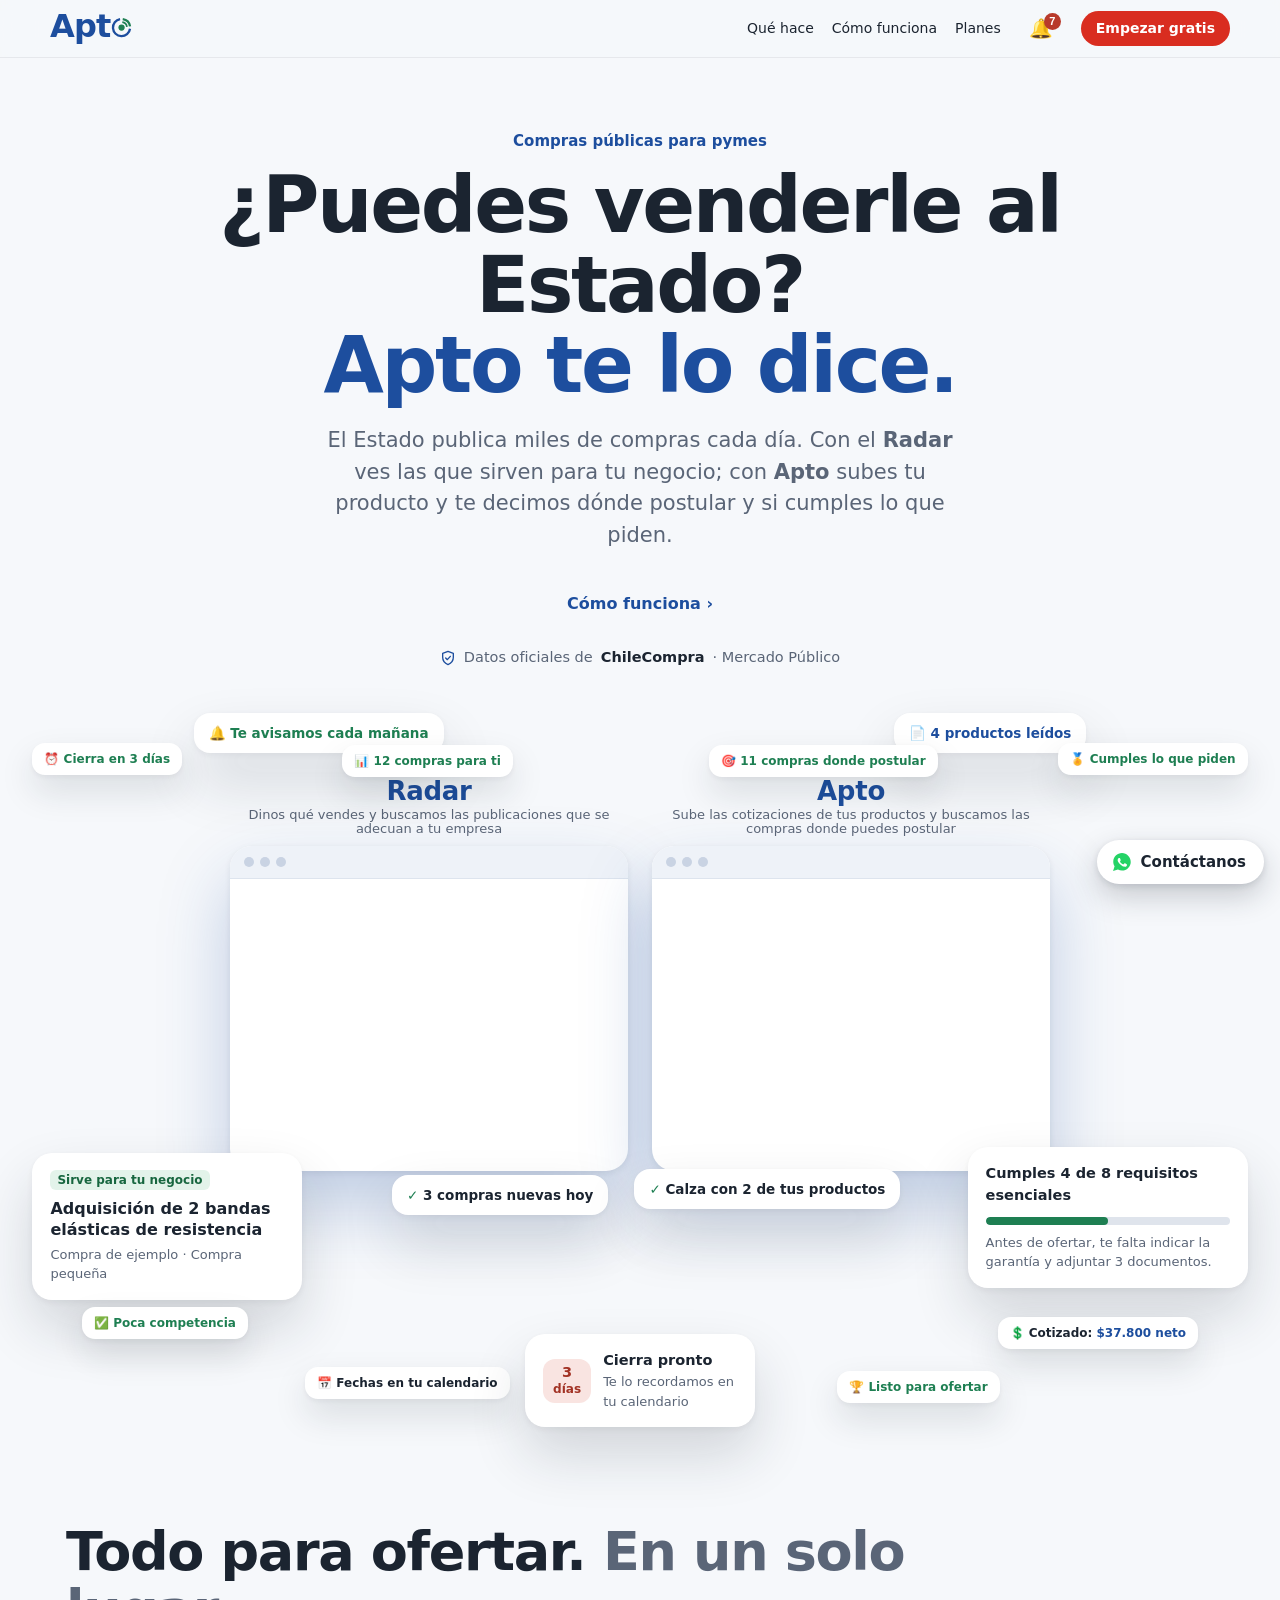
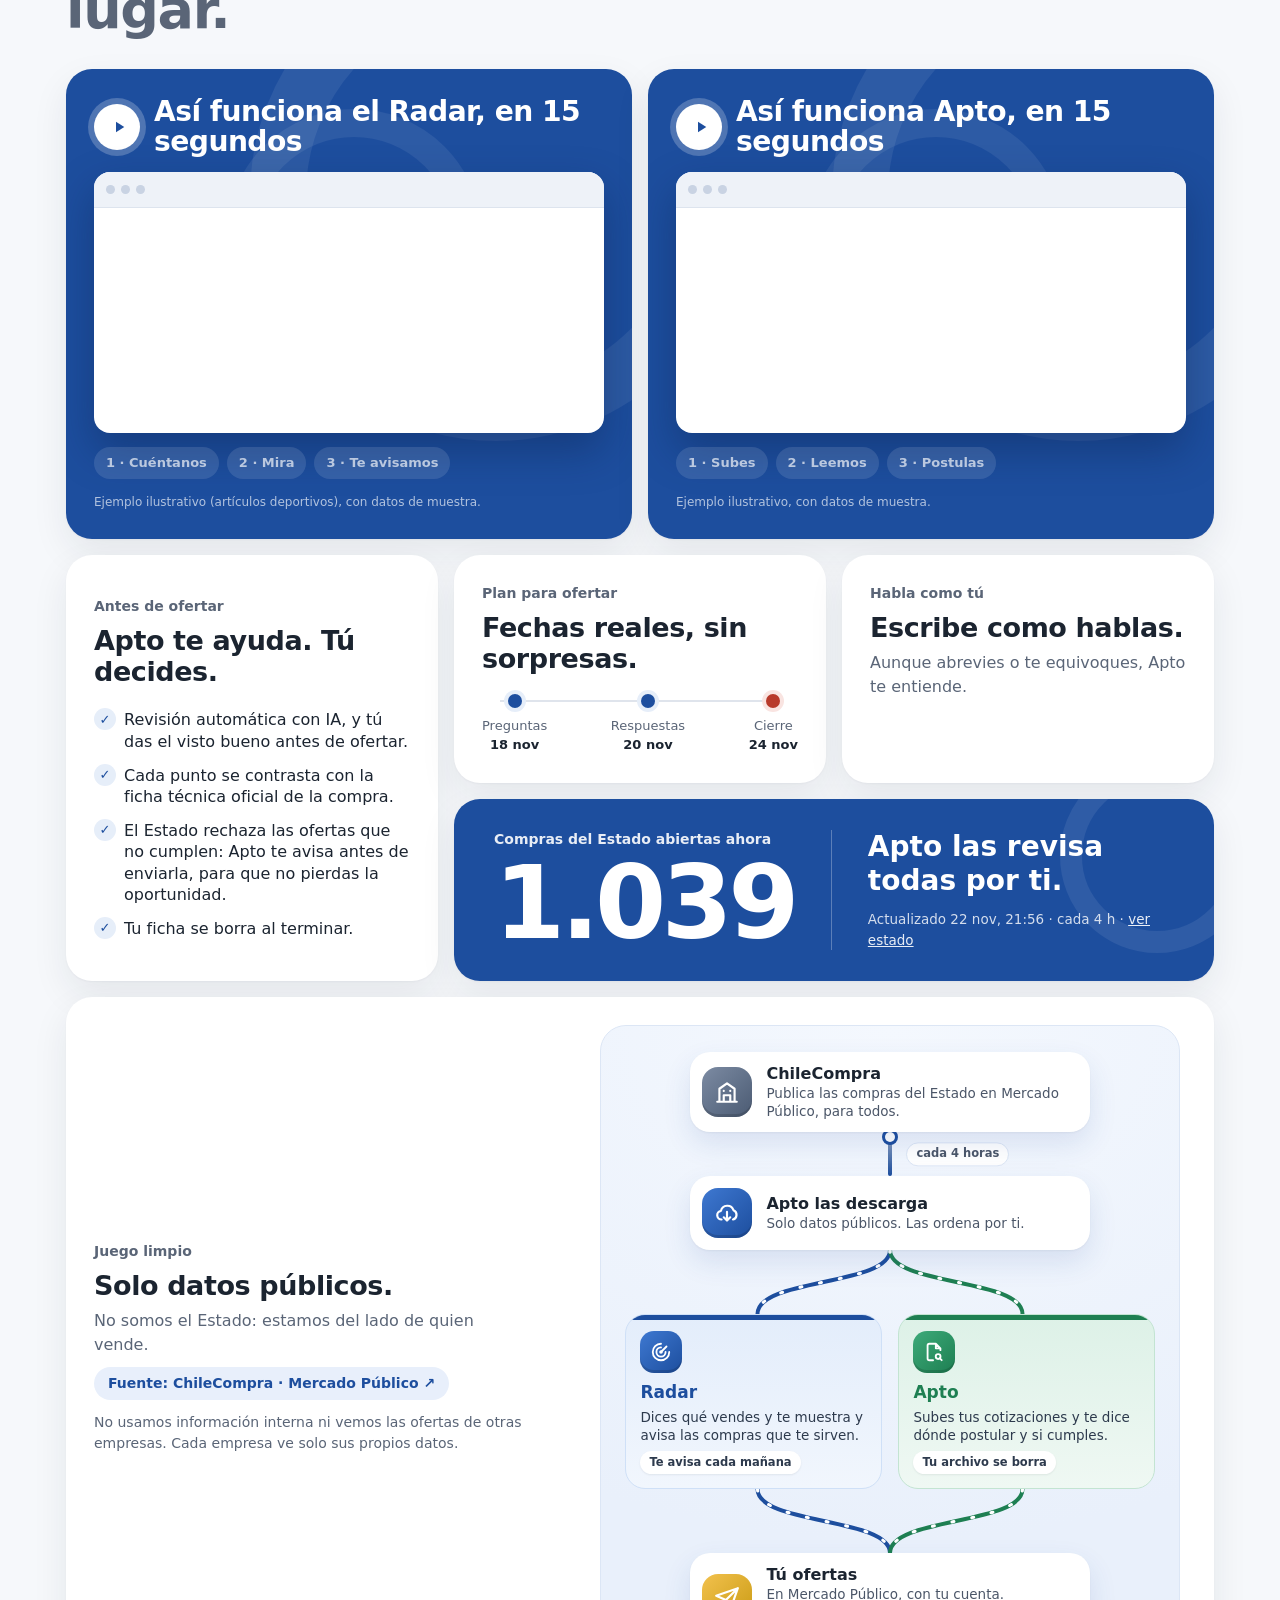
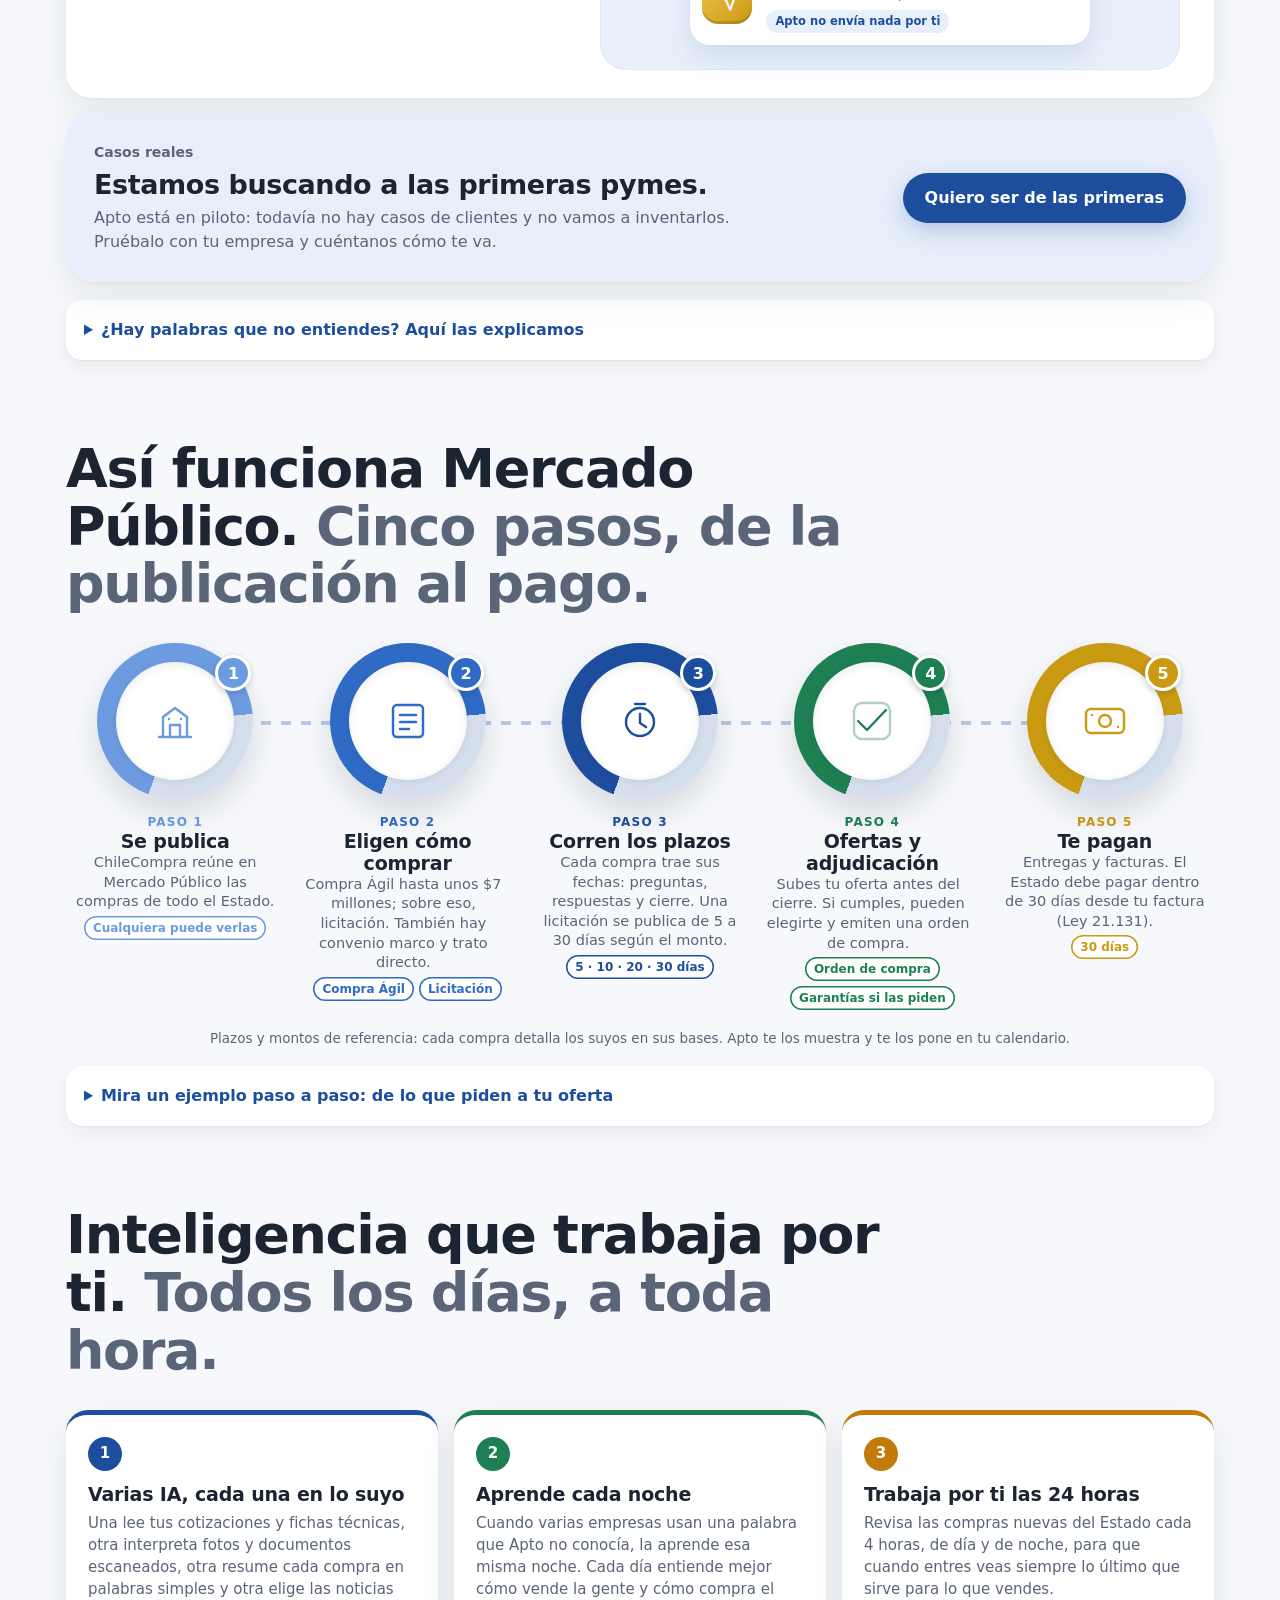
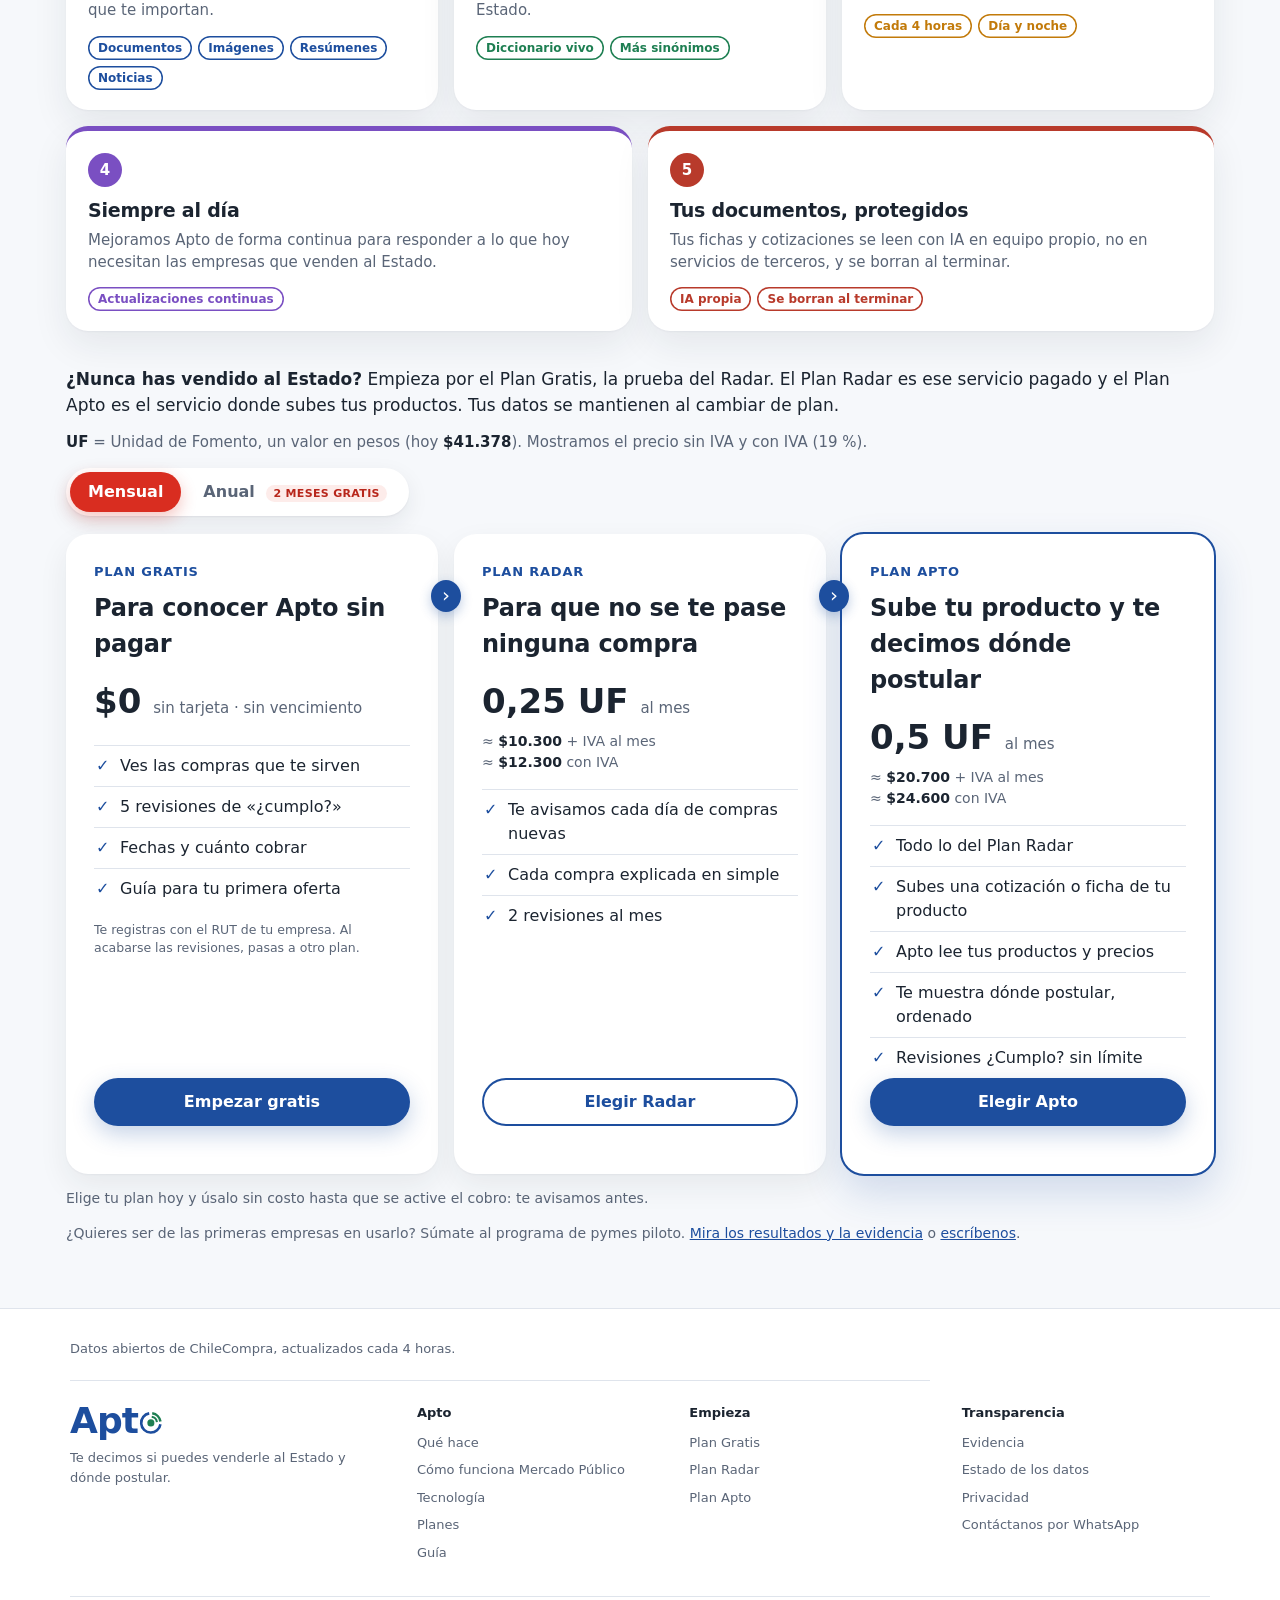
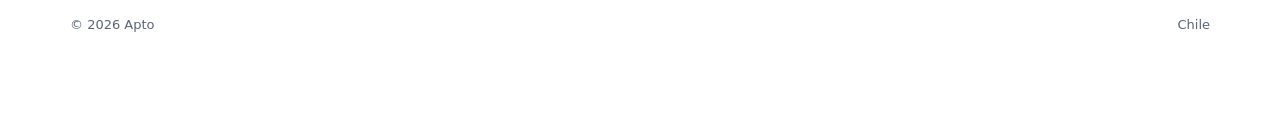
==== commit 2ccc09ff: "Tecnología: no prometer aviso diario por correo mientras no esté activado Co-Authored-By: Claude Son" ====
--- a/index.html
+++ b/index.html
@@ -188,7 +188,7 @@
   <div class="tec">
     <article class="tec-c rv" style="--c:#1D4E9E"><i aria-hidden="true">1</i><h3>Varias IA, cada una en lo suyo</h3><p>Una lee tus cotizaciones y fichas técnicas, otra interpreta fotos y documentos escaneados, otra resume cada compra en palabras simples y otra elige las noticias que te importan.</p><div class="tec-ch"><span>Documentos</span><span>Imágenes</span><span>Resúmenes</span><span>Noticias</span></div></article>
     <article class="tec-c rv" style="--c:#1E7F52;--d:.06s"><i aria-hidden="true">2</i><h3>Aprende cada noche</h3><p>Cuando varias empresas usan una palabra que Apto no conocía, la aprende esa misma noche. Cada día entiende mejor cómo vende la gente y cómo compra el Estado.</p><div class="tec-ch"><span>Diccionario vivo</span><span>Más sinónimos</span></div></article>
-    <article class="tec-c rv" style="--c:#C27A0A;--d:.12s"><i aria-hidden="true">3</i><h3>Trabaja por ti las 24 horas</h3><p>Revisa las compras nuevas del Estado cada 4 horas, de día y de noche, y cada mañana te avisa las que sirven para lo que vendes.</p><div class="tec-ch"><span>Cada 4 horas</span><span>Aviso diario</span></div></article>
+    <article class="tec-c rv" style="--c:#C27A0A;--d:.12s"><i aria-hidden="true">3</i><h3>Trabaja por ti las 24 horas</h3><p>Revisa las compras nuevas del Estado cada 4 horas, de día y de noche, para que cuando entres veas siempre lo último que sirve para lo que vendes.</p><div class="tec-ch"><span>Cada 4 horas</span><span>Día y noche</span></div></article>
     <article class="tec-c rv" style="--c:#7A4FC2;--d:.18s"><i aria-hidden="true">4</i><h3>Siempre al día</h3><p>Mejoramos Apto de forma continua para responder a lo que hoy necesitan las empresas que venden al Estado.</p><div class="tec-ch"><span>Actualizaciones continuas</span></div></article>
     <article class="tec-c rv" style="--c:#B83A2B;--d:.24s"><i aria-hidden="true">5</i><h3>Tus documentos, protegidos</h3><p>Tus fichas y cotizaciones se leen con IA en equipo propio, no en servicios de terceros, y se borran al terminar.</p><div class="tec-ch"><span>IA propia</span><span>Se borran al terminar</span></div></article>
   </div>
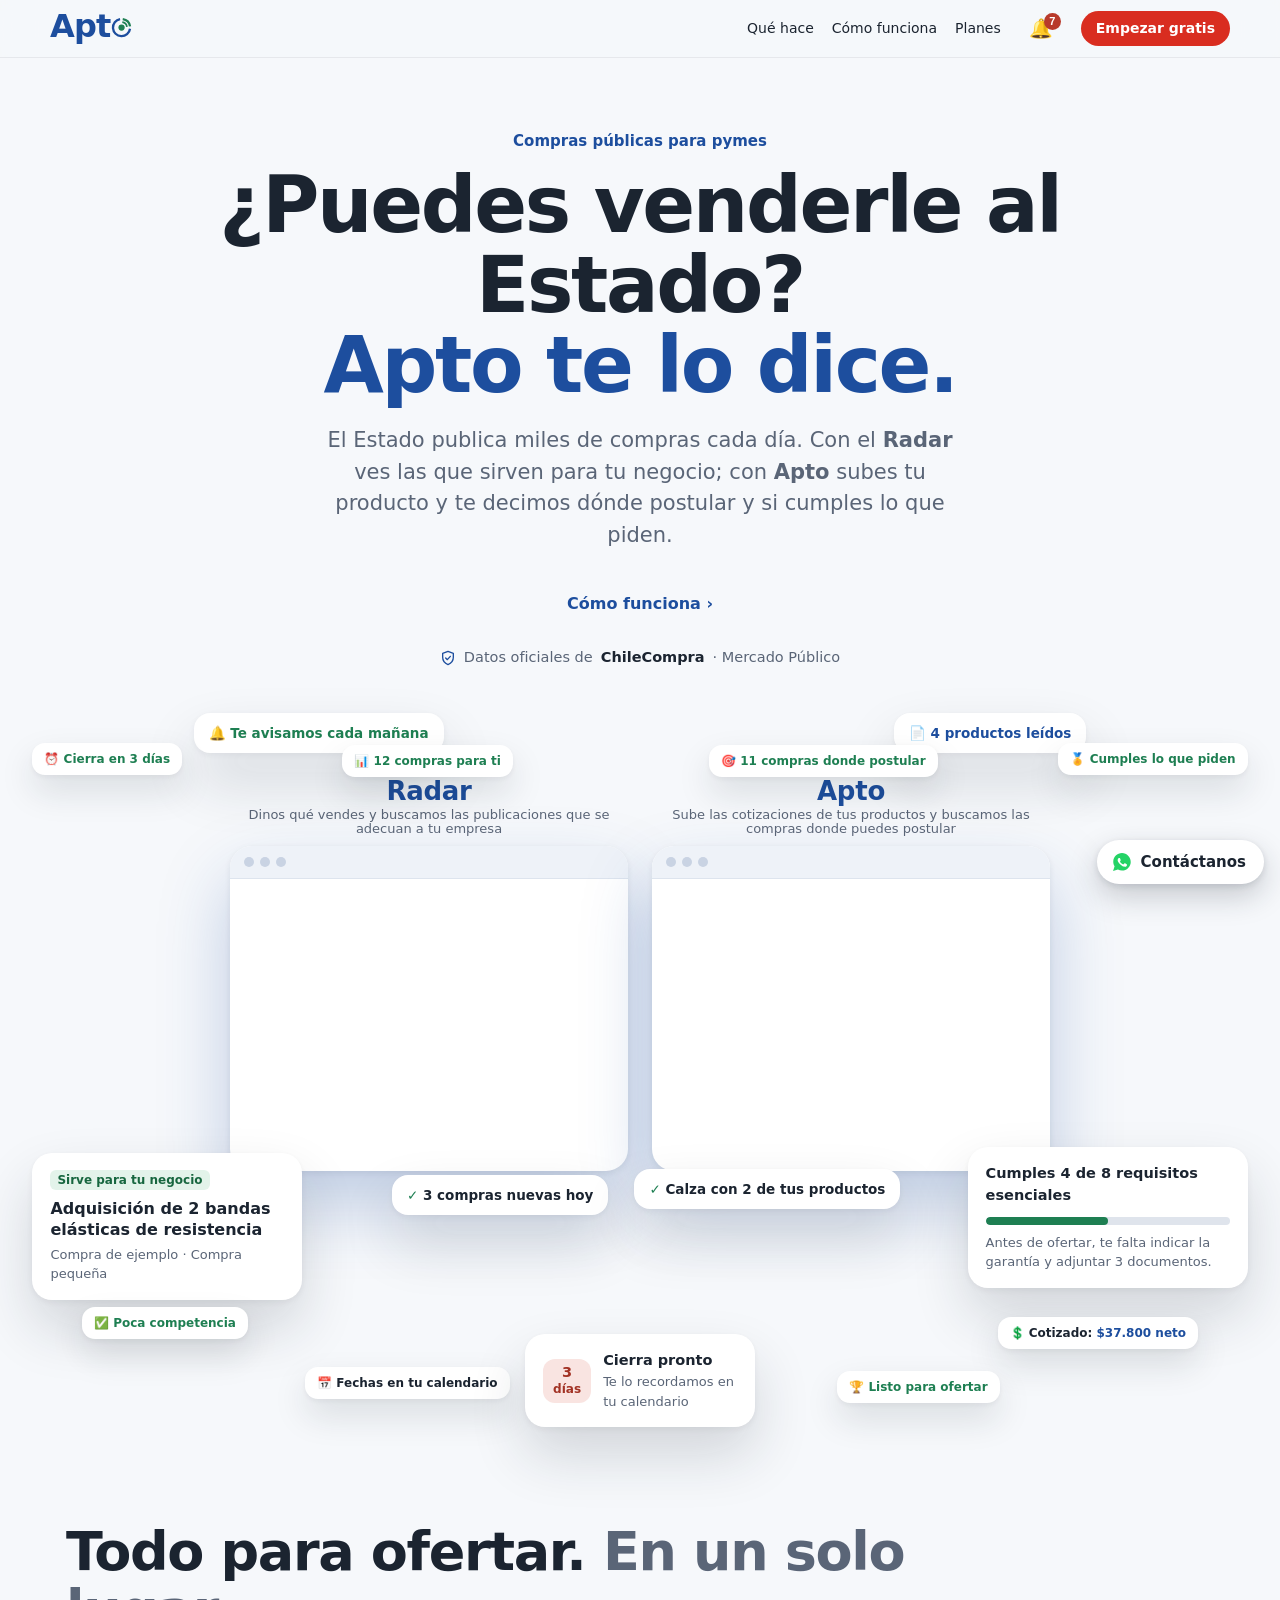
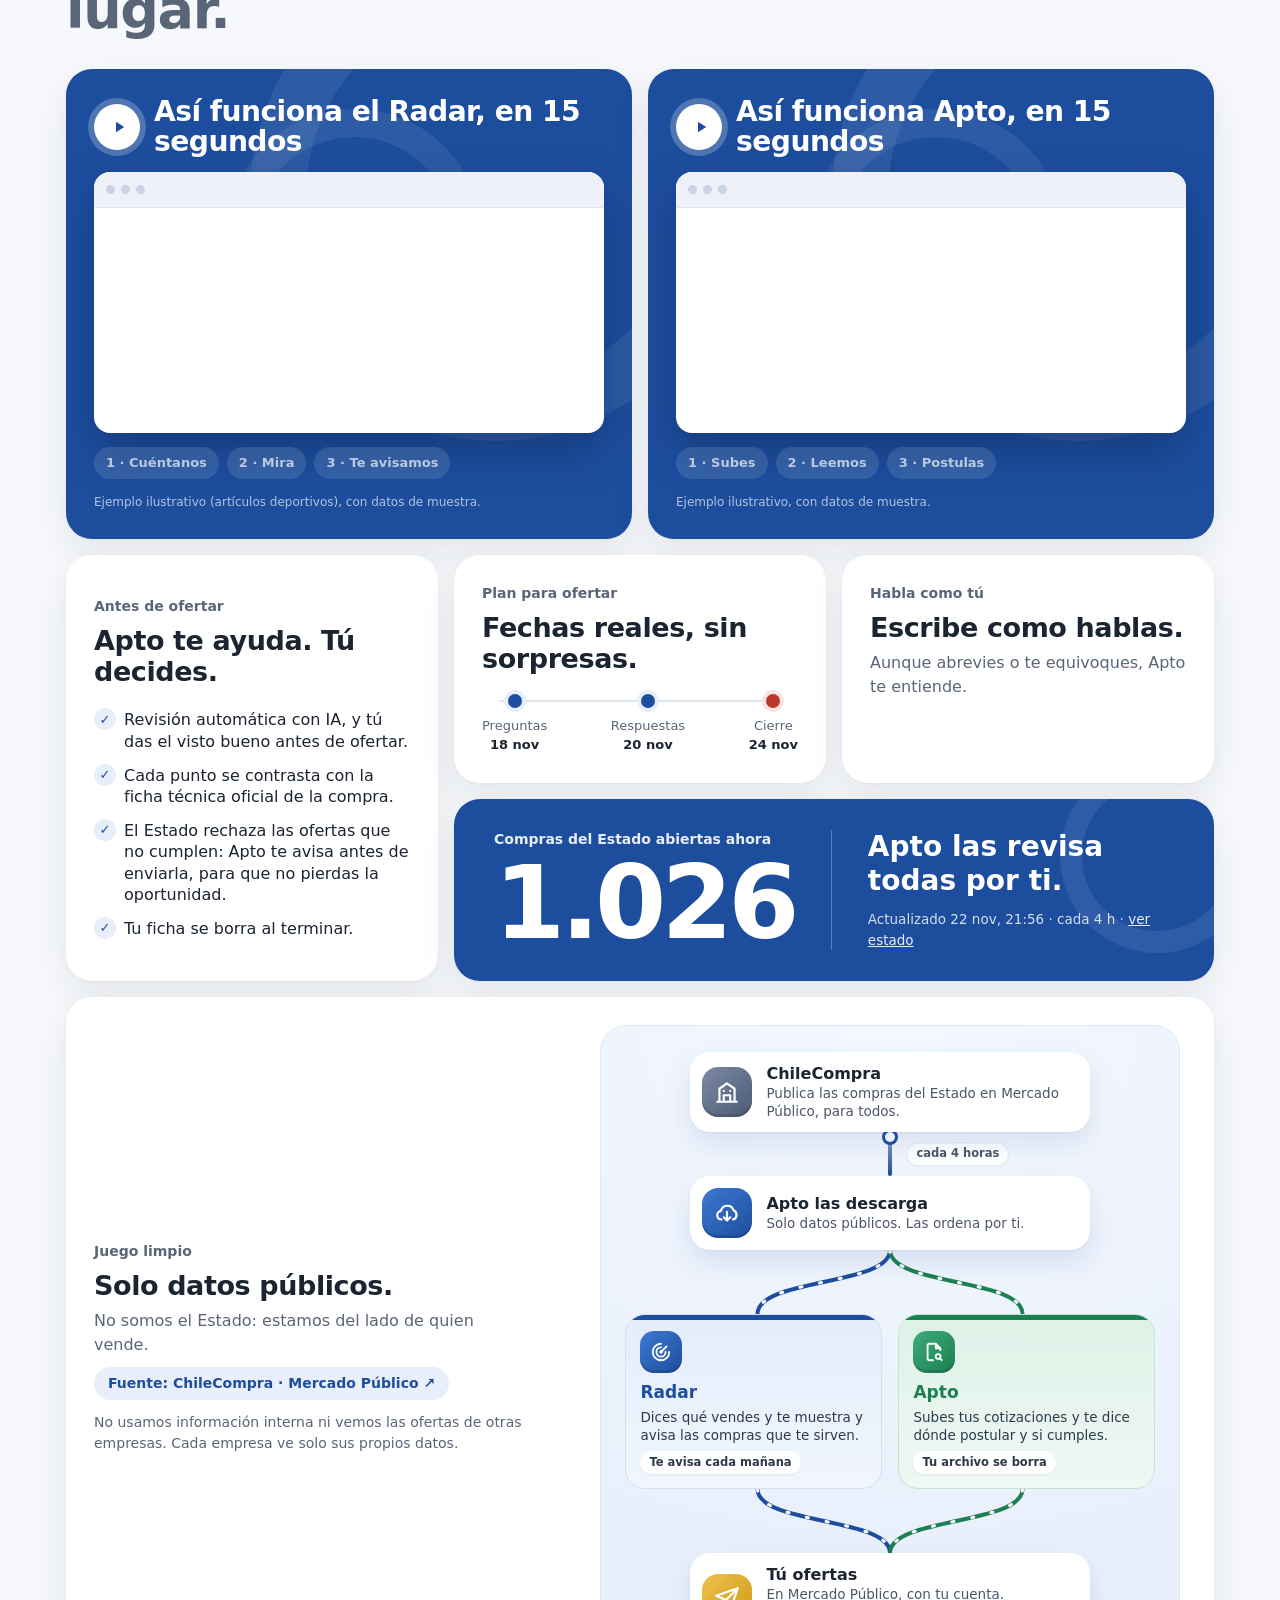
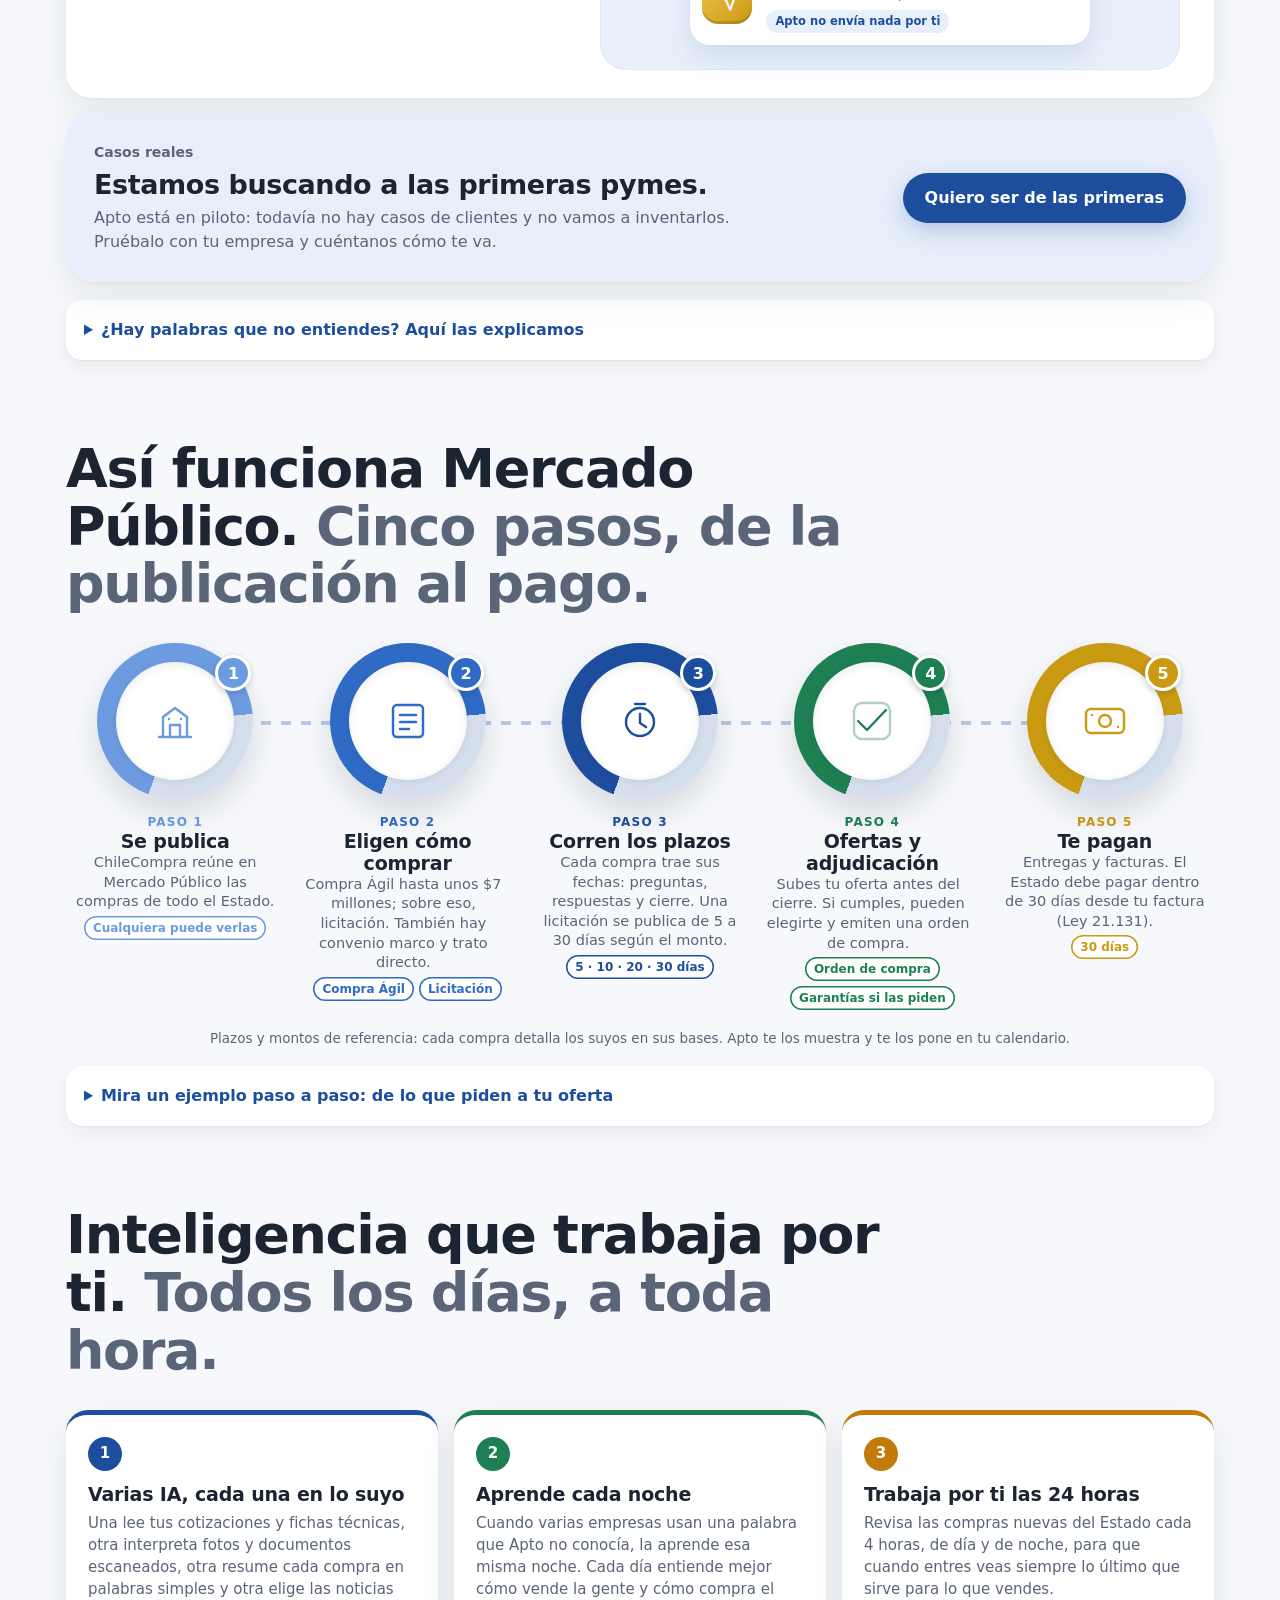
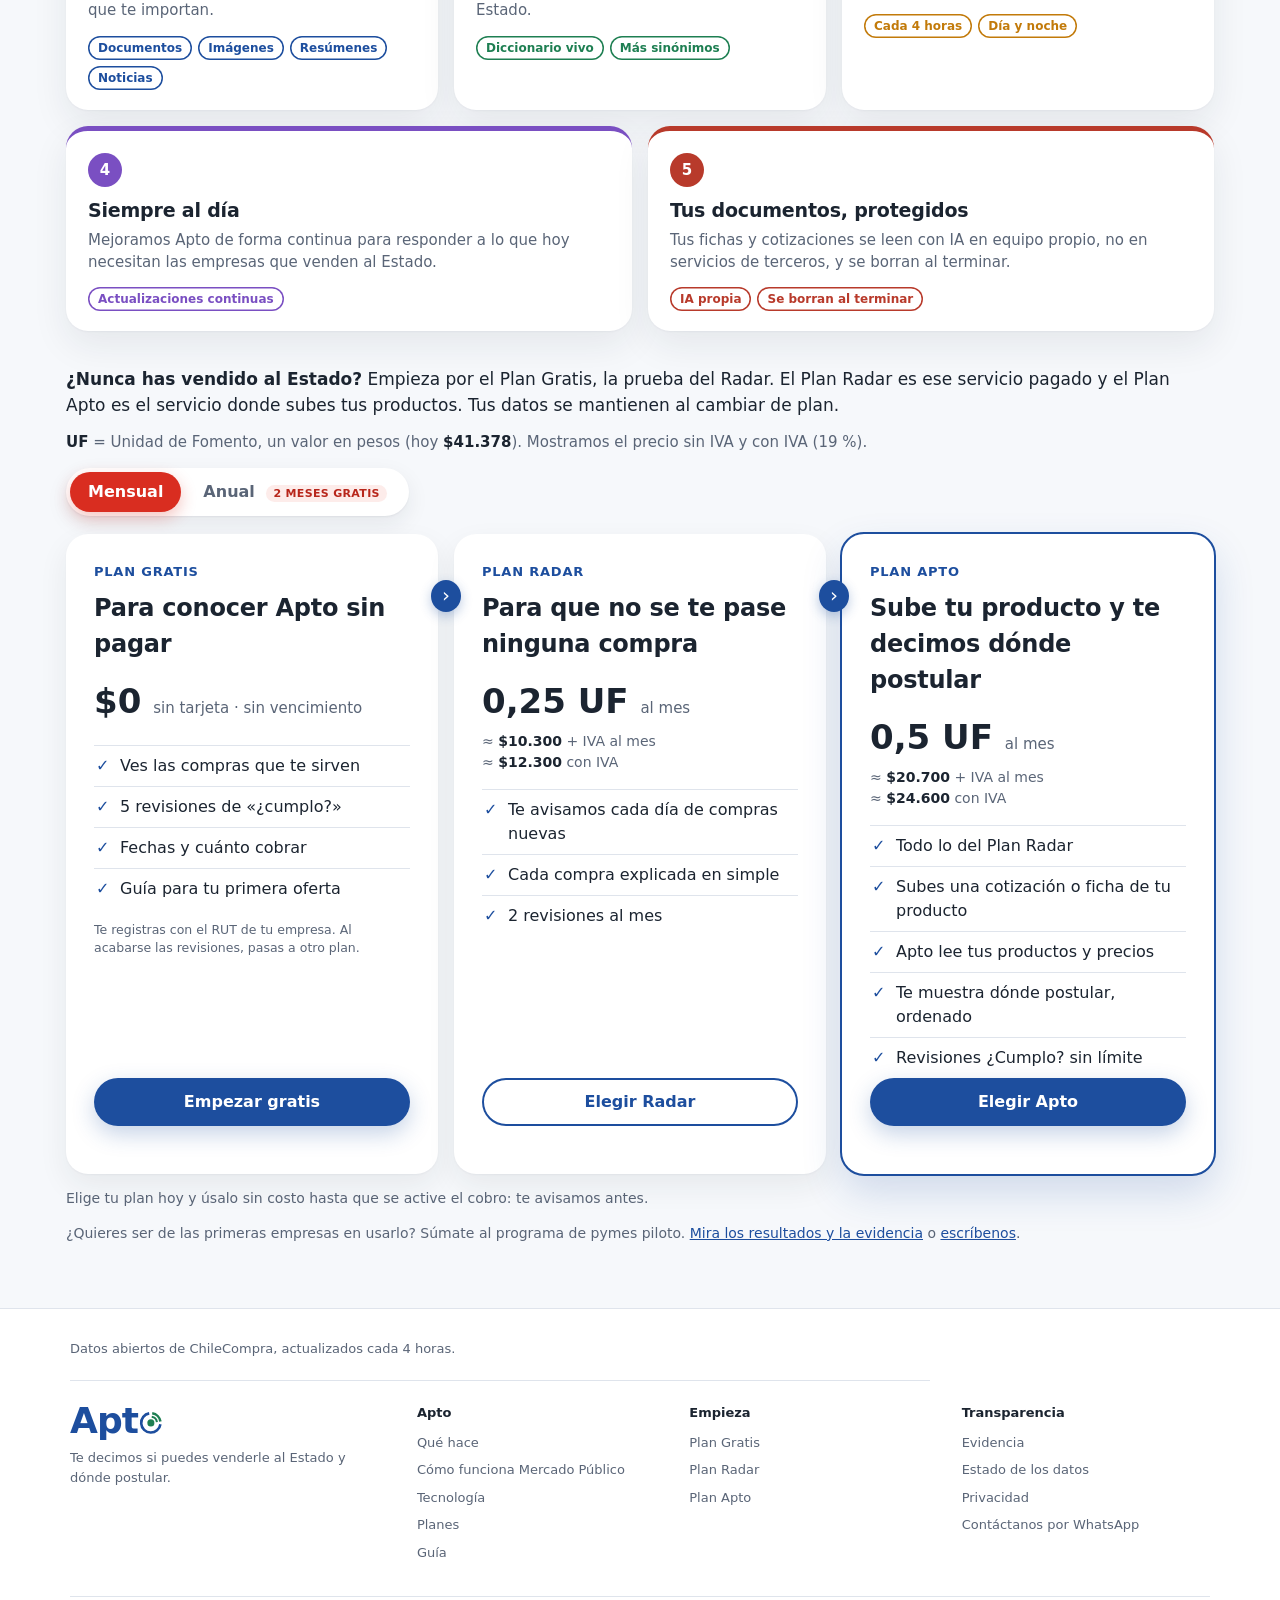
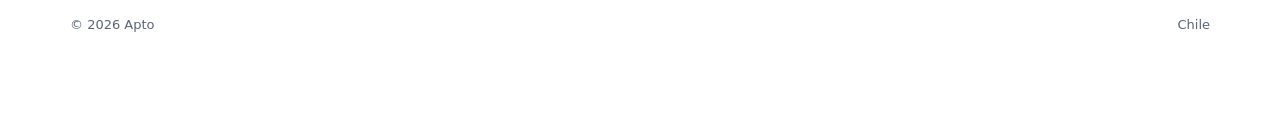
==== commit 35f183dc: "Plan para ofertar: sin doble punto tras la hora de cierre Co-Authored-By: Claude Sonnet 5.5 <noreply" ====
--- a/index.html
+++ b/index.html
@@ -11,7 +11,7 @@
 <link rel="preconnect" href="https://fonts.googleapis.com">
 <link rel="preconnect" href="https://fonts.gstatic.com" crossorigin>
 <link rel="stylesheet" href="https://fonts.googleapis.com/css2?family=Atkinson+Hyperlegible+Next:wght@400;700&display=swap">
-<link rel="stylesheet" href="estilos.css?v=202611222245">
+<link rel="stylesheet" href="estilos.css?v=202611230031">
 </head>
 <body>
 <script>document.documentElement.classList.add("js")</script>
@@ -244,8 +244,8 @@
 </footer>
 
 <script src="datos.js"></script>
-<script src="buscar.js?v=202611222245"></script>
-<script src="app.js?v=202611222245"></script>
-<script src="notificaciones.js?v=202611222245"></script>
+<script src="buscar.js?v=202611230031"></script>
+<script src="app.js?v=202611230031"></script>
+<script src="notificaciones.js?v=202611230031"></script>
 </body>
 </html>
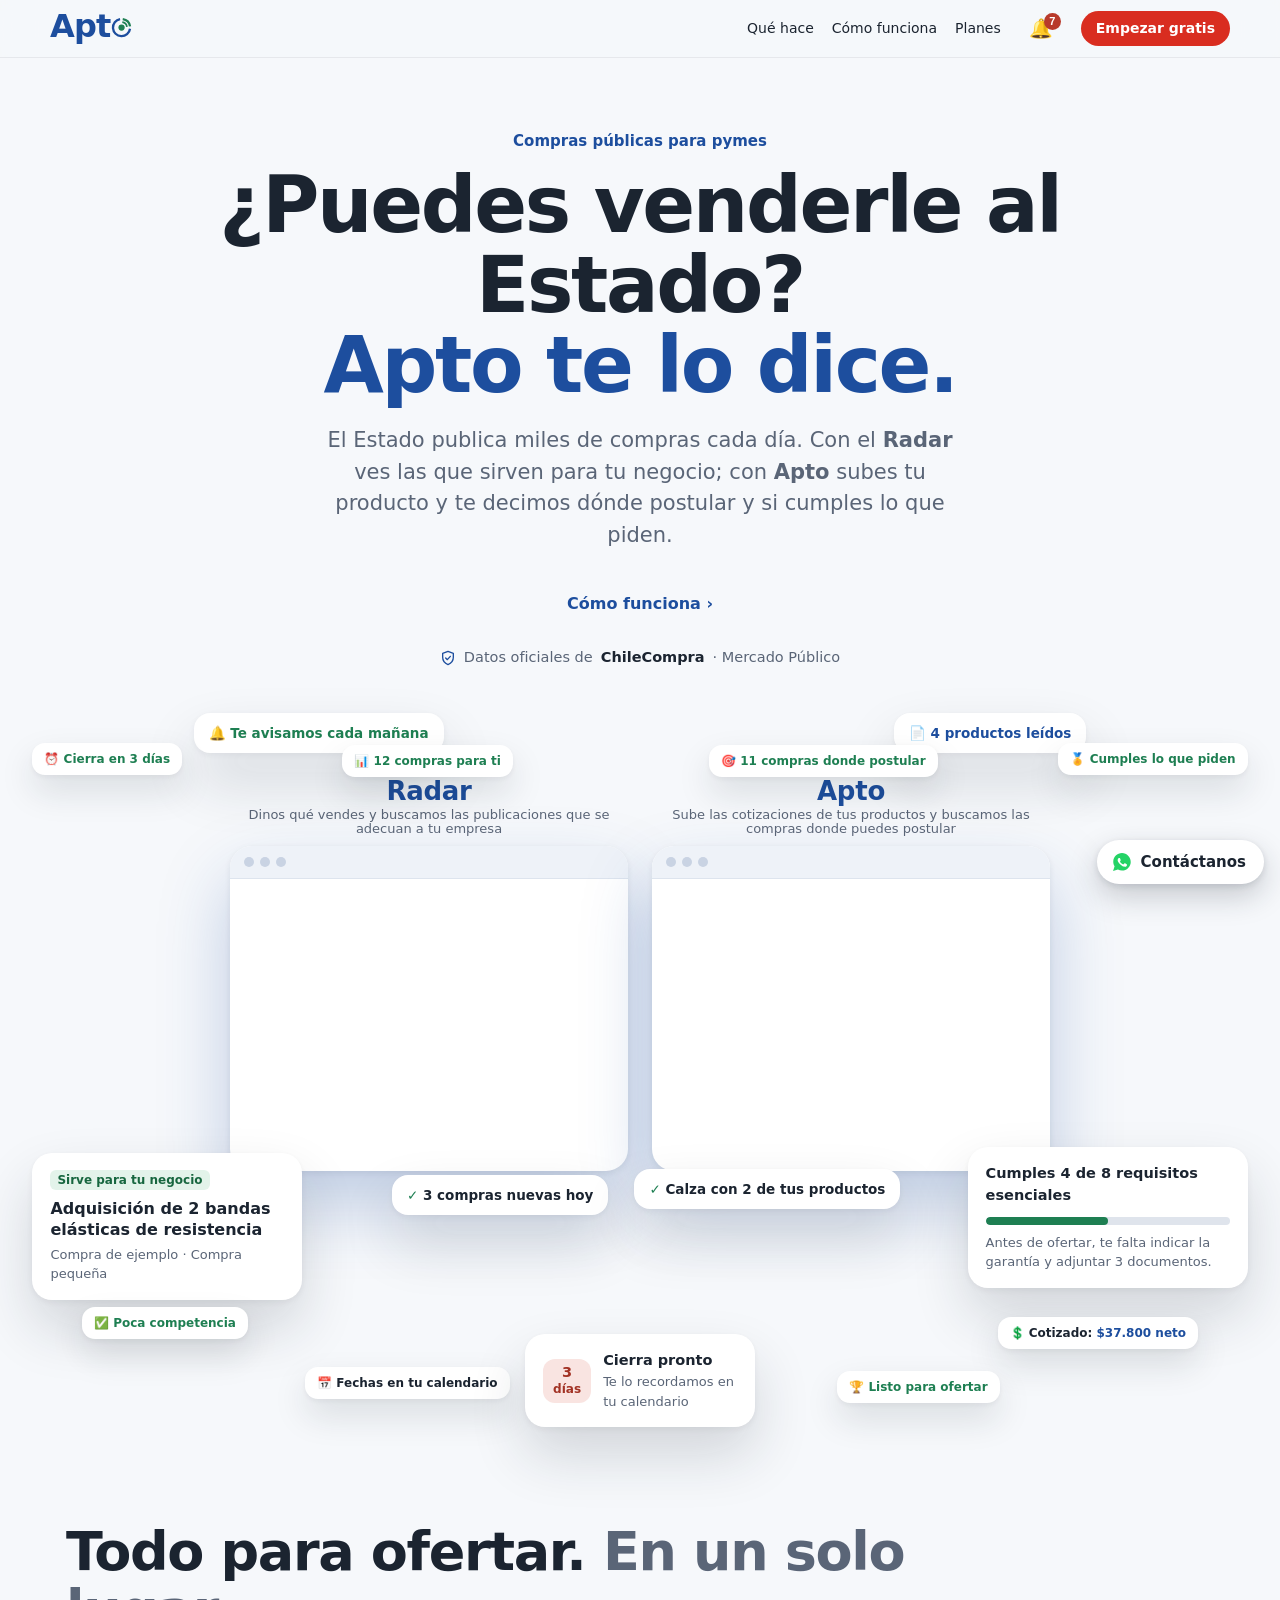
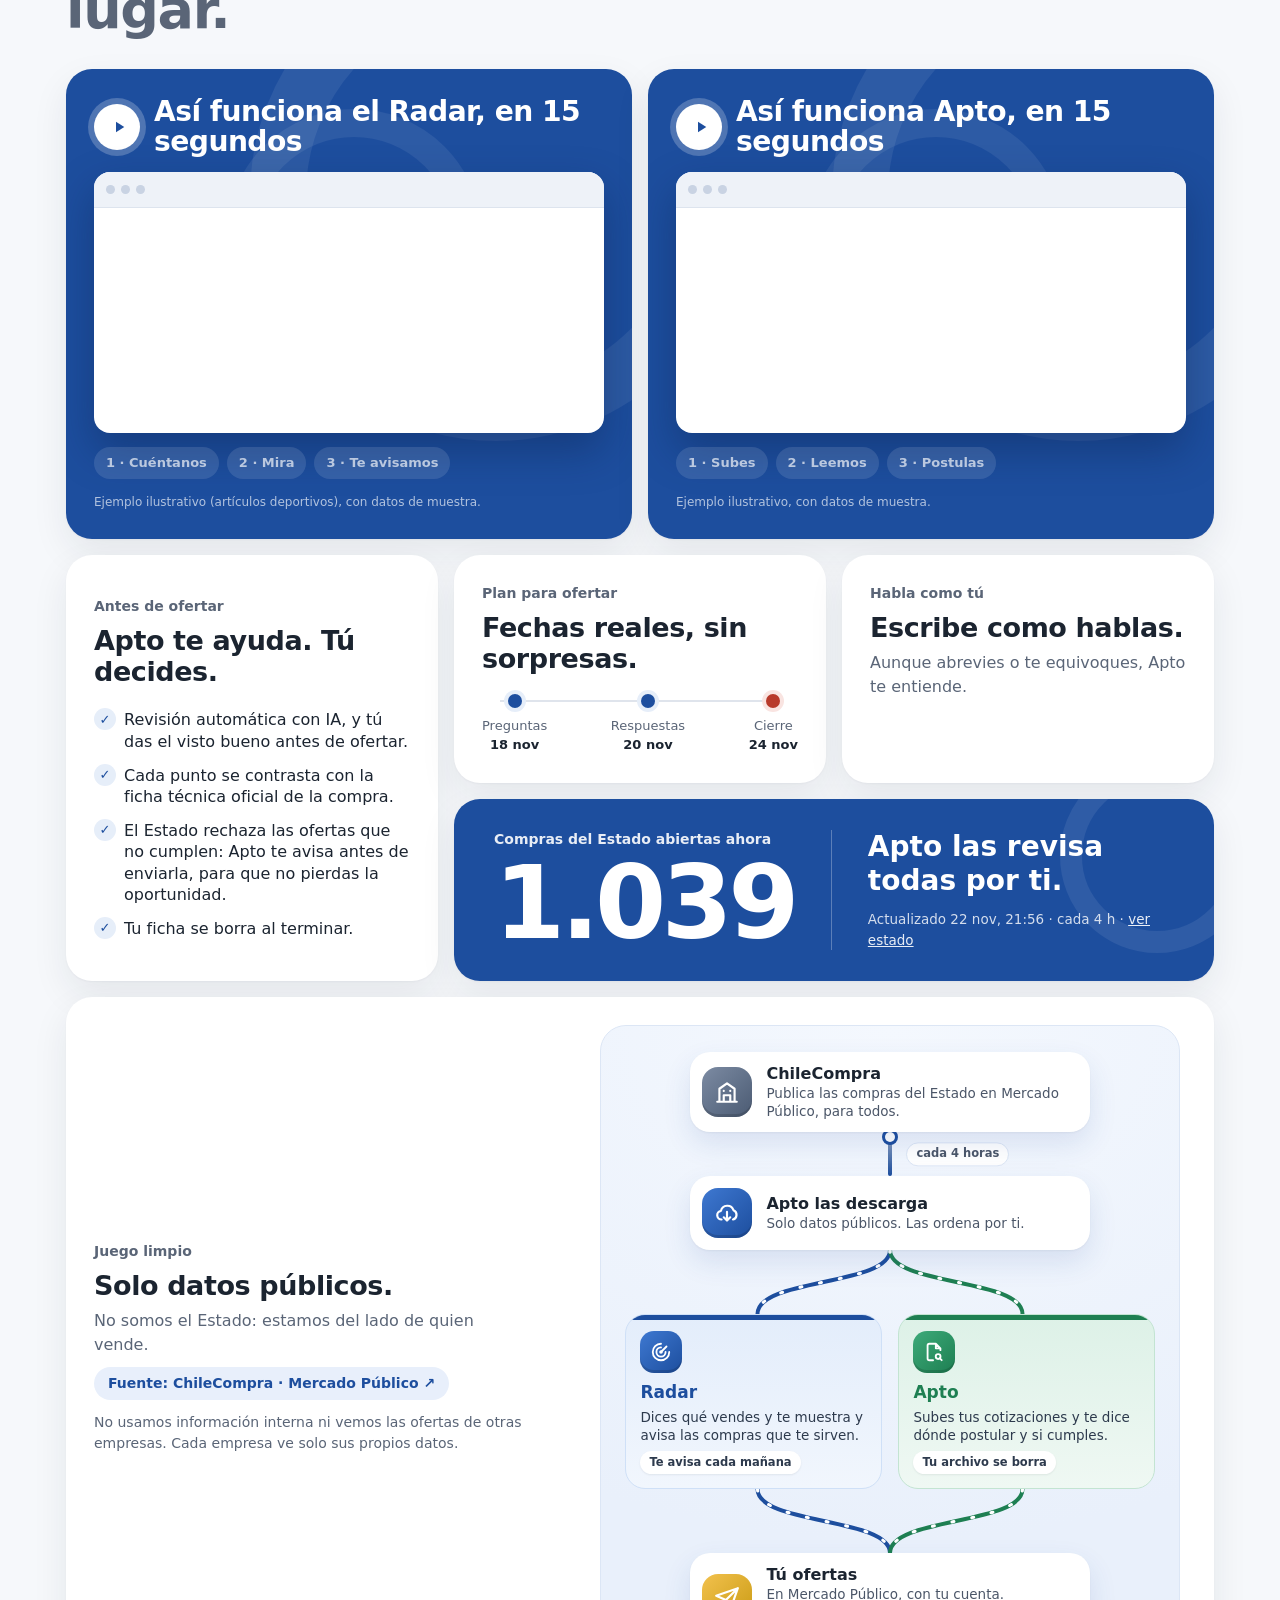
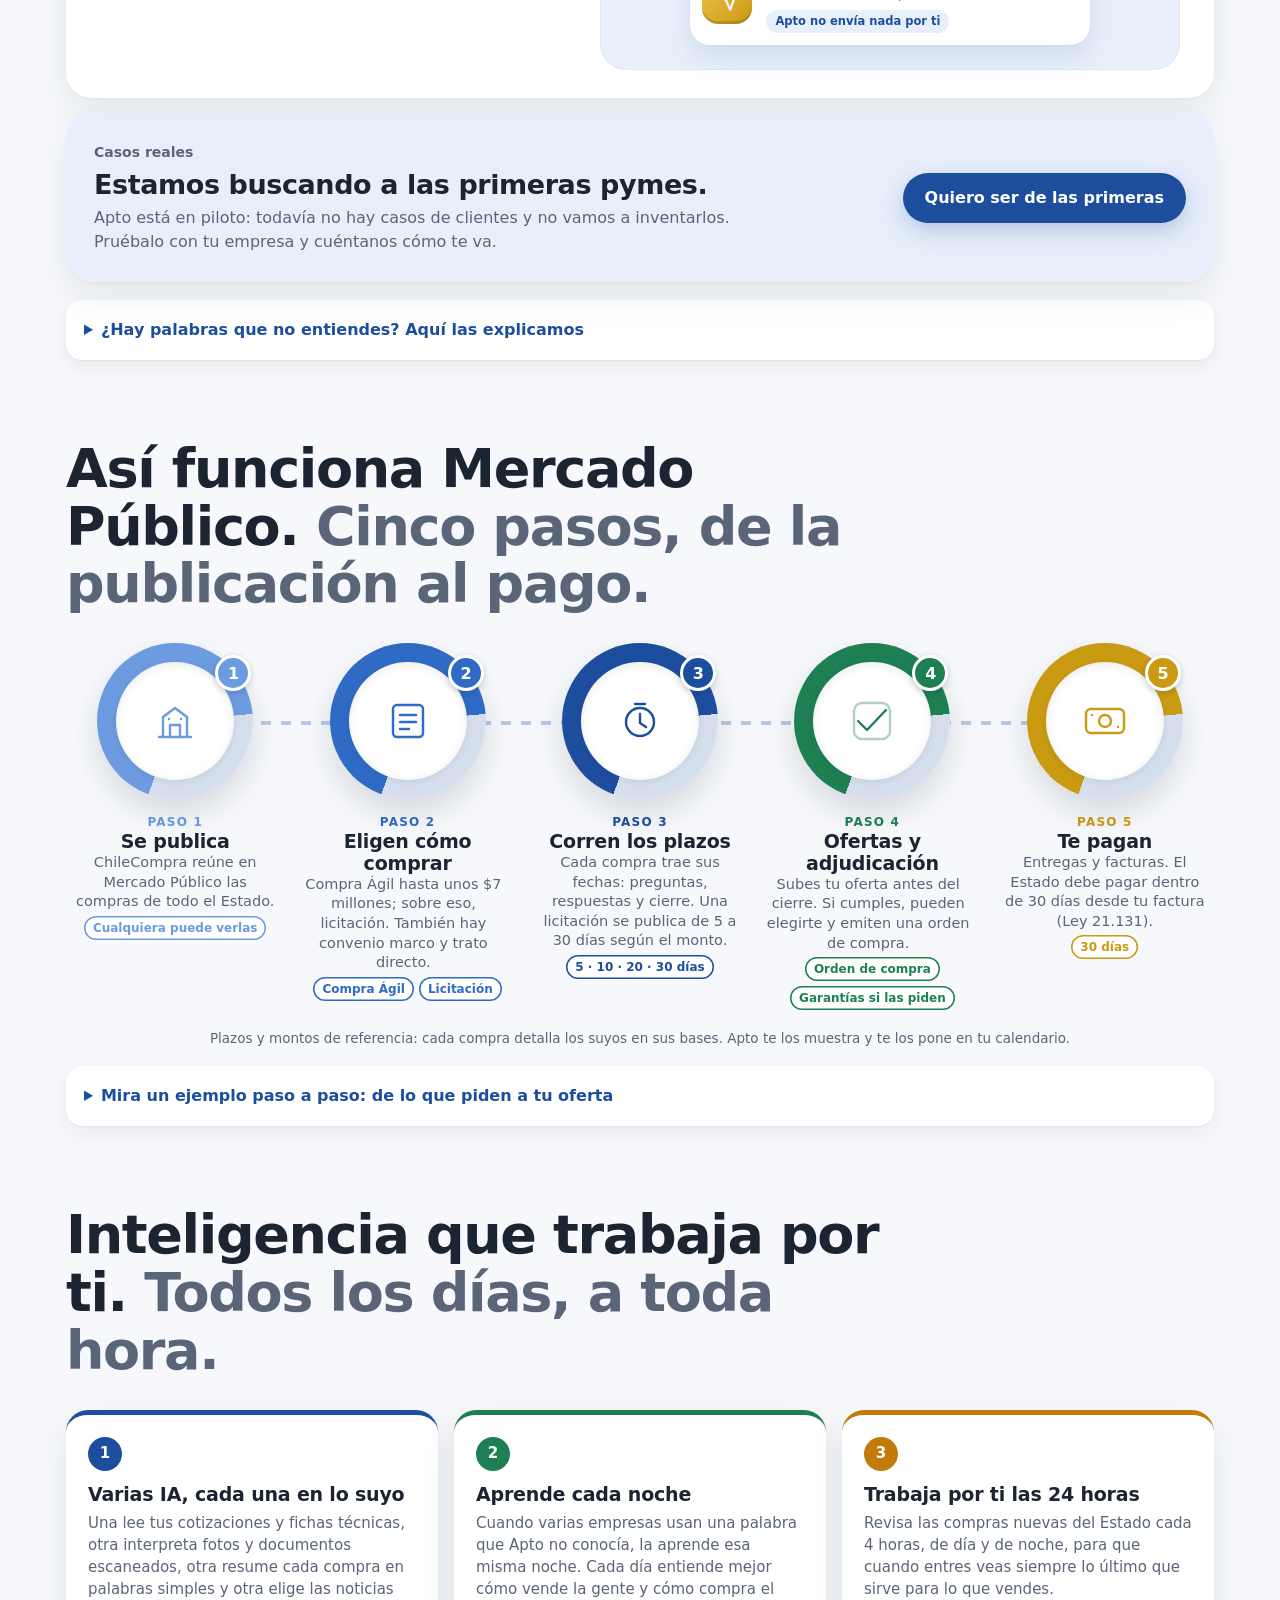
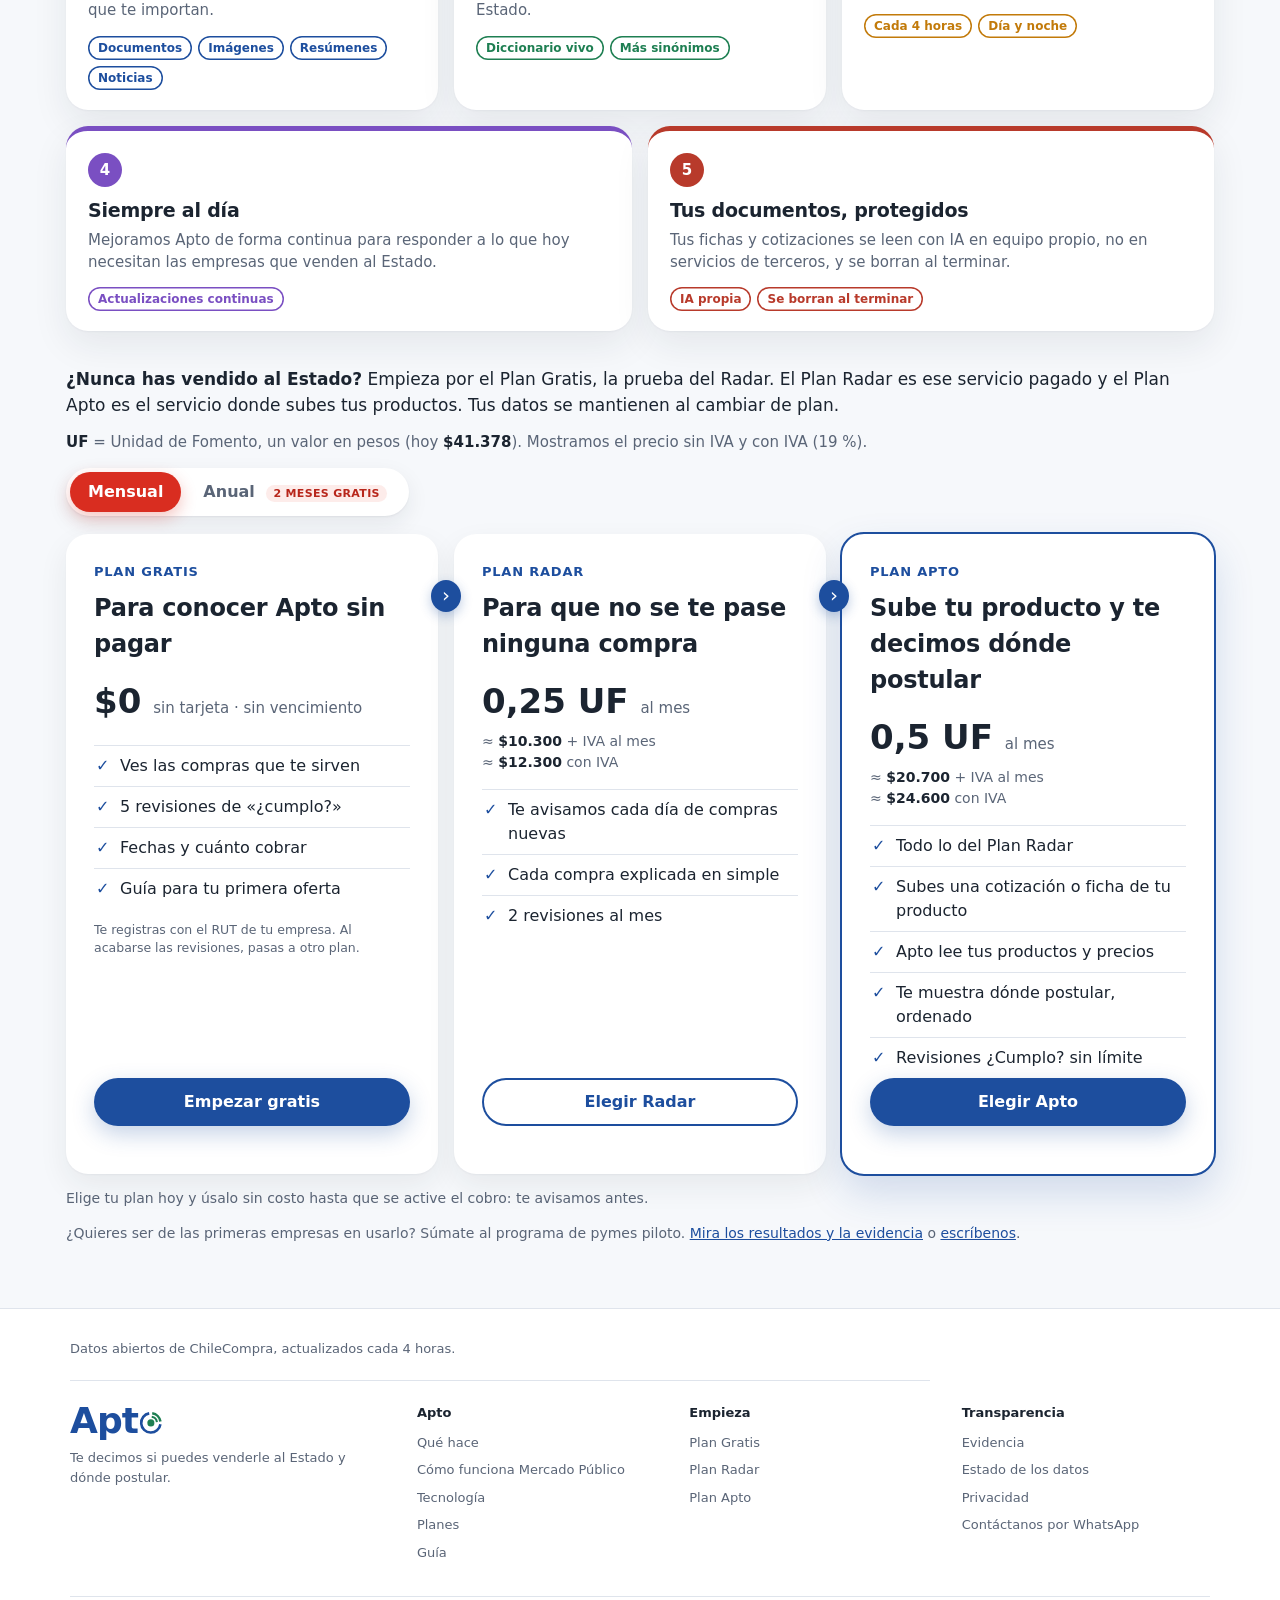
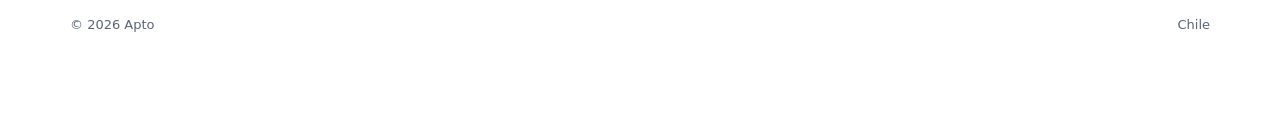
==== commit b4d69f61: "Sin menciones al CESFAM en la tarjeta de ejemplo ni en las pruebas Co-Authored-By: Claude Sonnet 5.5" ====
--- a/index.html
+++ b/index.html
@@ -33,7 +33,7 @@
       <div class="vcaja"><div class="vw-bar"><i></i><i></i><i></i></div>
         <div class="vw-cuerpo">
           <div class="vs vsA"><h4>¿Qué vendes?</h4><div class="vcampo2"><span class="tipea">bandas elásticas, pesas</span></div><span class="vchip">Entendimos: artículos deportivos</span></div>
-          <div class="vs vsB"><h4>Compras abiertas para ti</h4><div class="vfila"><span>Bandas elásticas de resistencia</span><small class="am">Cierra en 3 días</small></div><div class="vfila"><span>Pesas y colchonetas, CESFAM</span><small>Poca competencia</small></div><div class="vfila"><span>Artículos deportivos escuela</span><small>Cierra en 9 días</small></div></div>
+          <div class="vs vsB"><h4>Compras abiertas para ti</h4><div class="vfila"><span>Bandas elásticas de resistencia</span><small class="am">Cierra en 3 días</small></div><div class="vfila"><span>Pesas y colchonetas</span><small>Poca competencia</small></div><div class="vfila"><span>Artículos deportivos escuela</span><small>Cierra en 9 días</small></div></div>
           <div class="vs vsC"><h4>Cada mañana, en tu correo</h4><div class="vfila"><span>🔔 Compras nuevas para ti</span><small>3 hoy</small></div><div class="vfila"><span>📅 Fechas en tu calendario</span><small>listo</small></div><div class="vfila"><span>💲 Cuánto cobrar</span><small>listo</small></div><div class="vlisto">No se te pasa ninguna ✓</div></div>
         </div></div>
       <div class="vtip" aria-hidden="true"><h5>Cómo funciona el Radar</h5><ol><li><b>1</b>Dices qué vendes</li><li><b>2</b>Buscamos en Mercado Público</li><li><b>3</b>Te mostramos las compras que te sirven</li><li><b>4</b>Te avisamos cada mañana</li></ol></div>
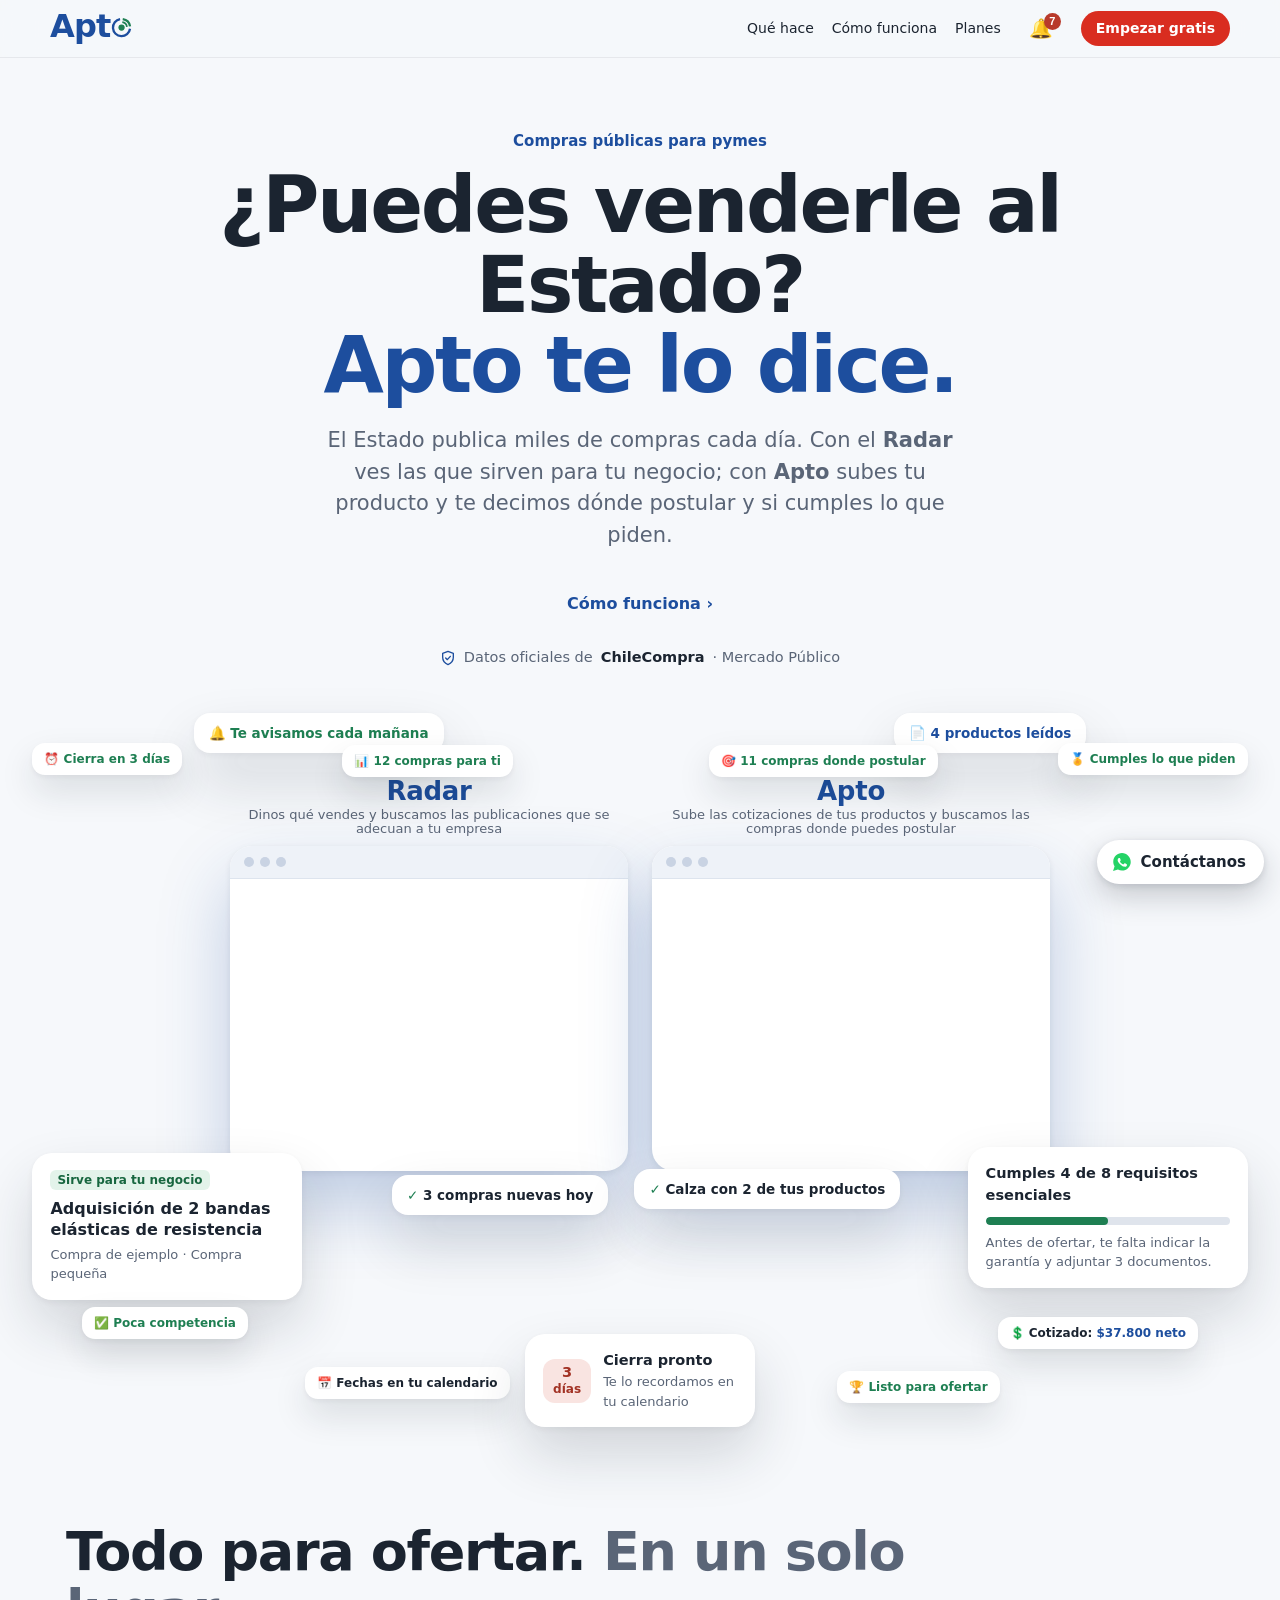
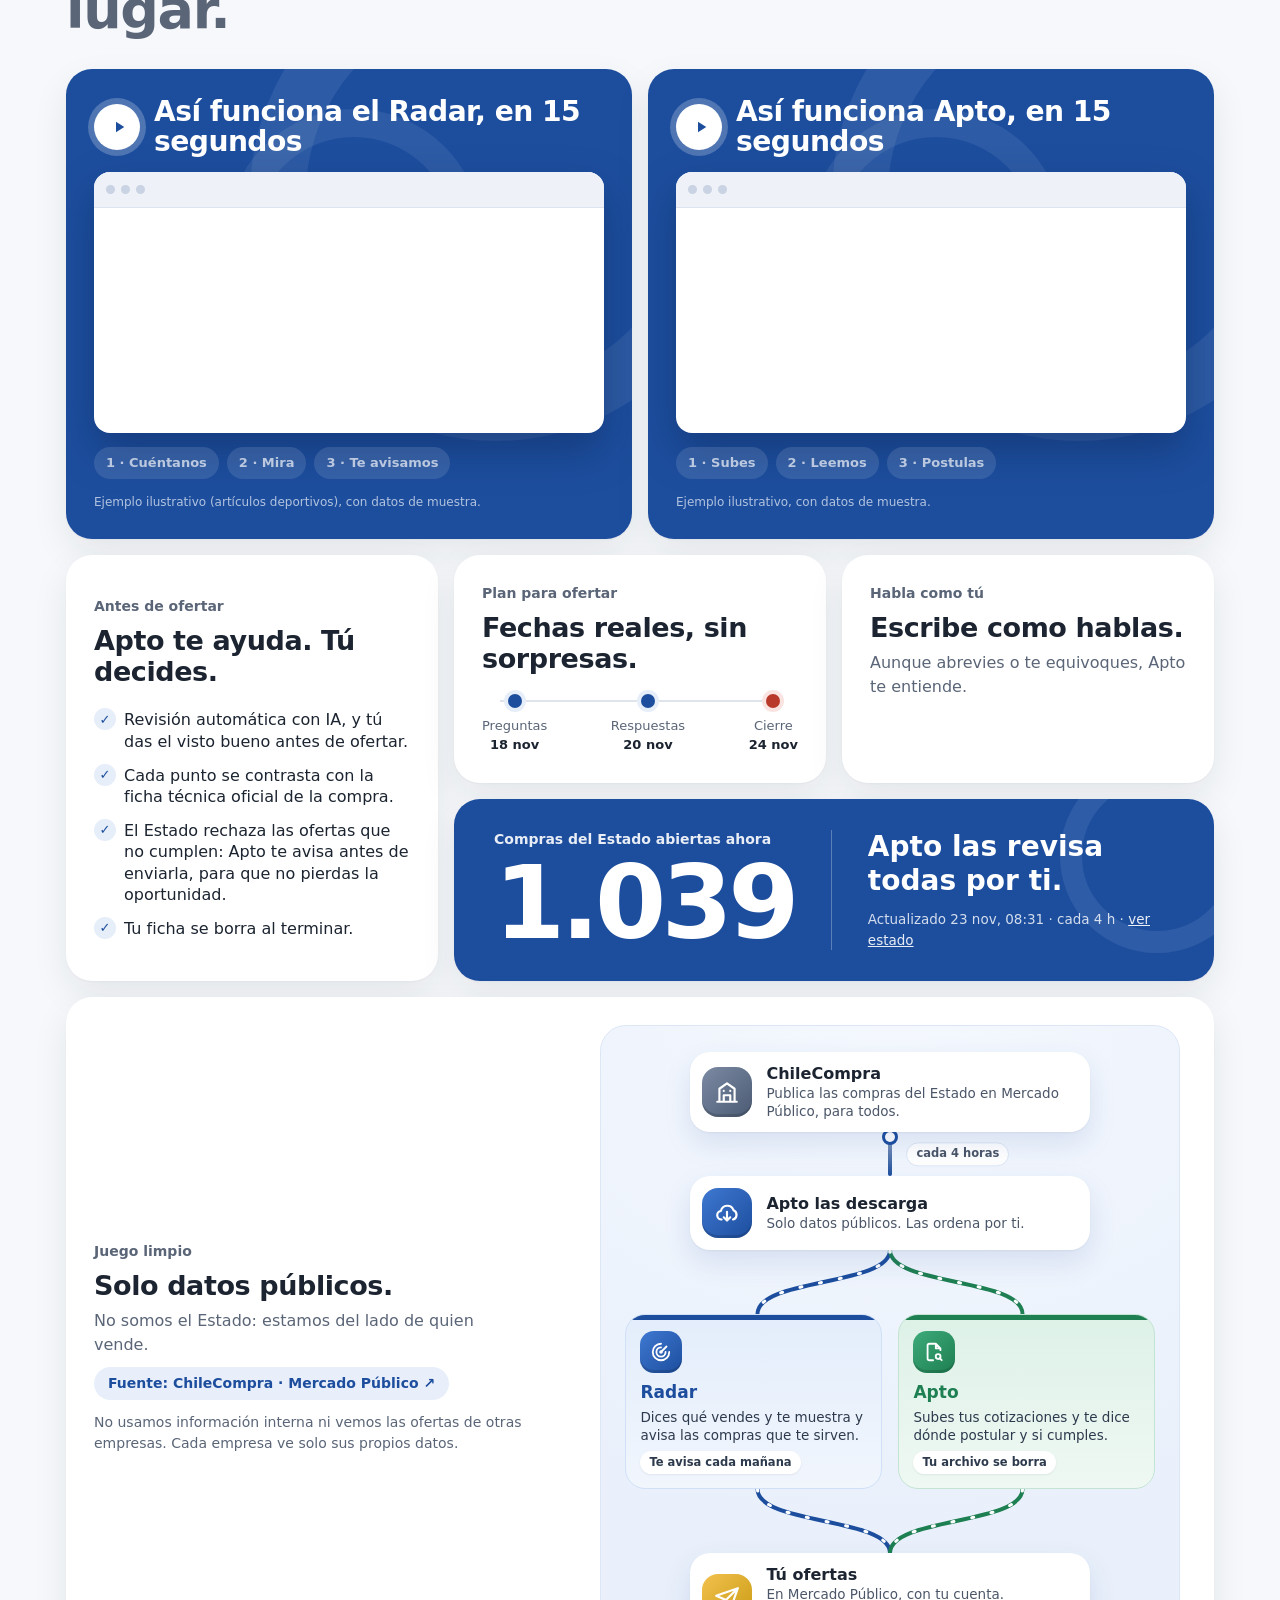
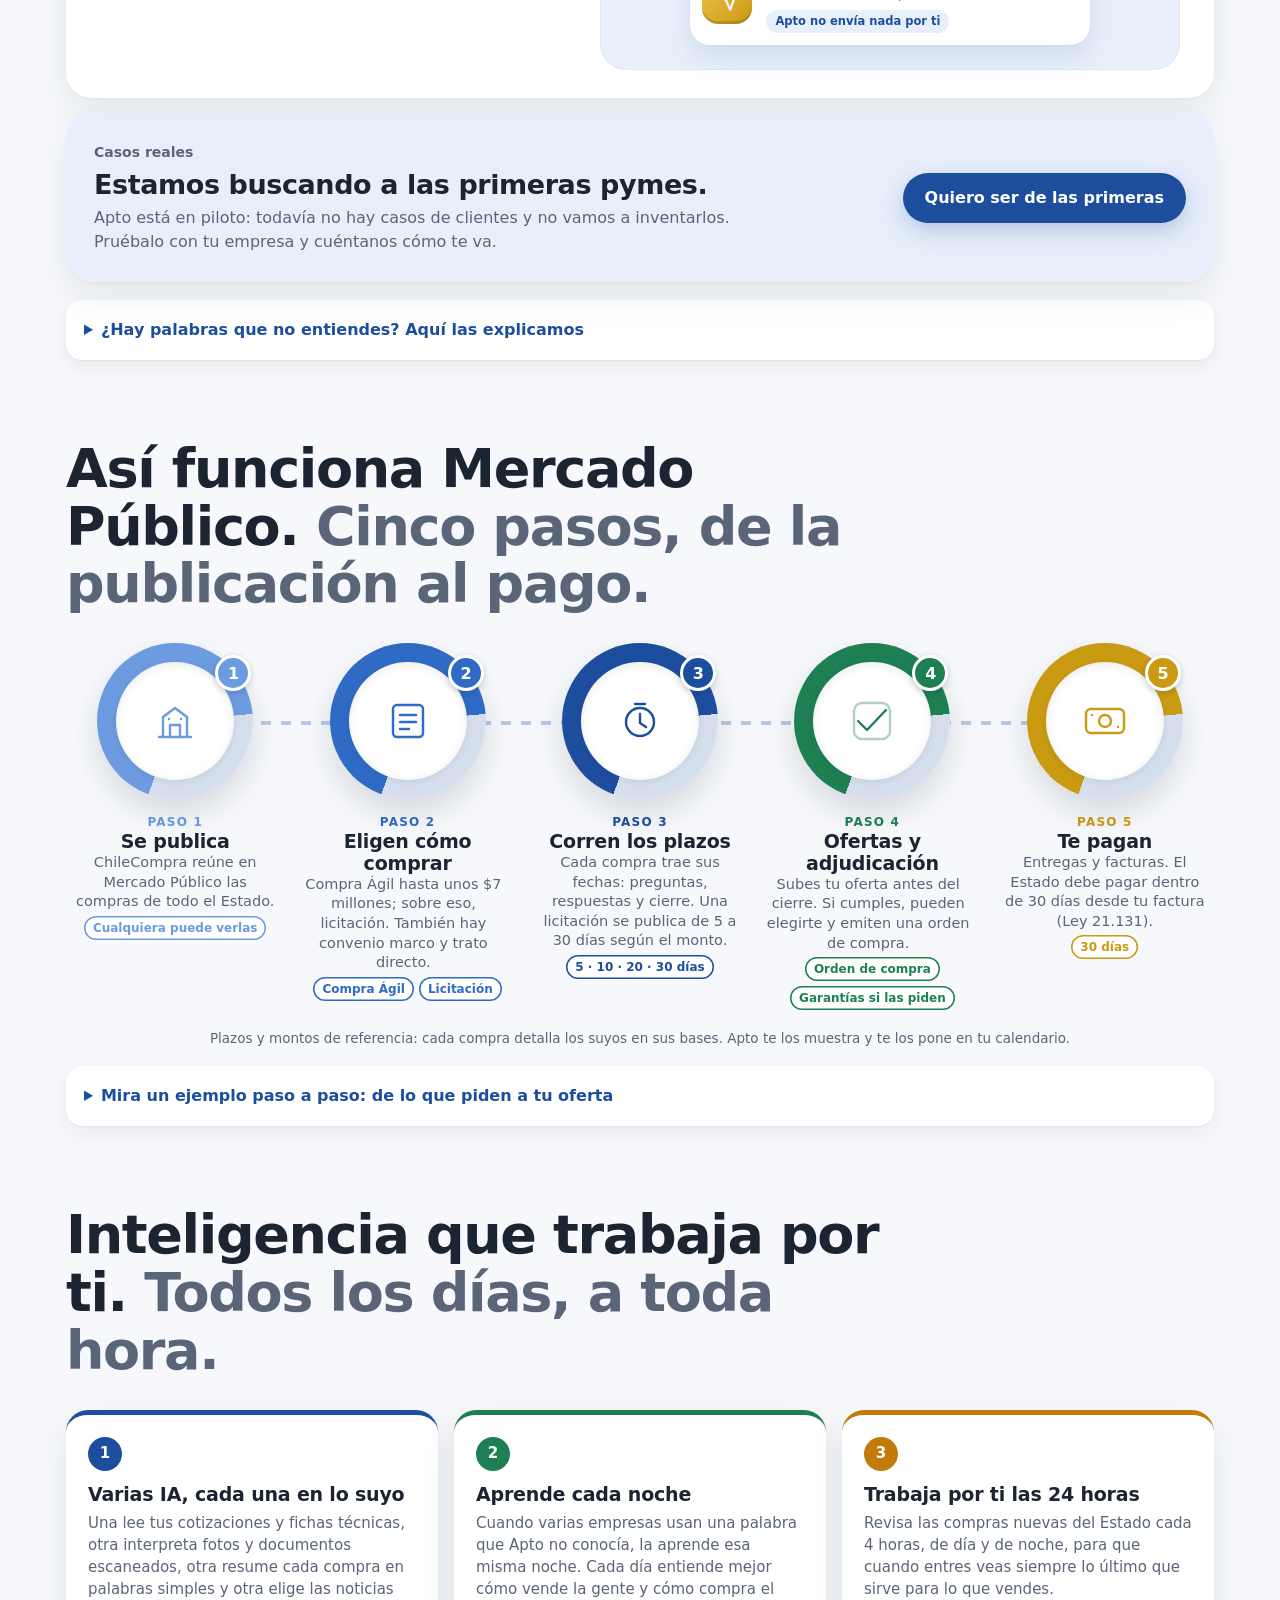
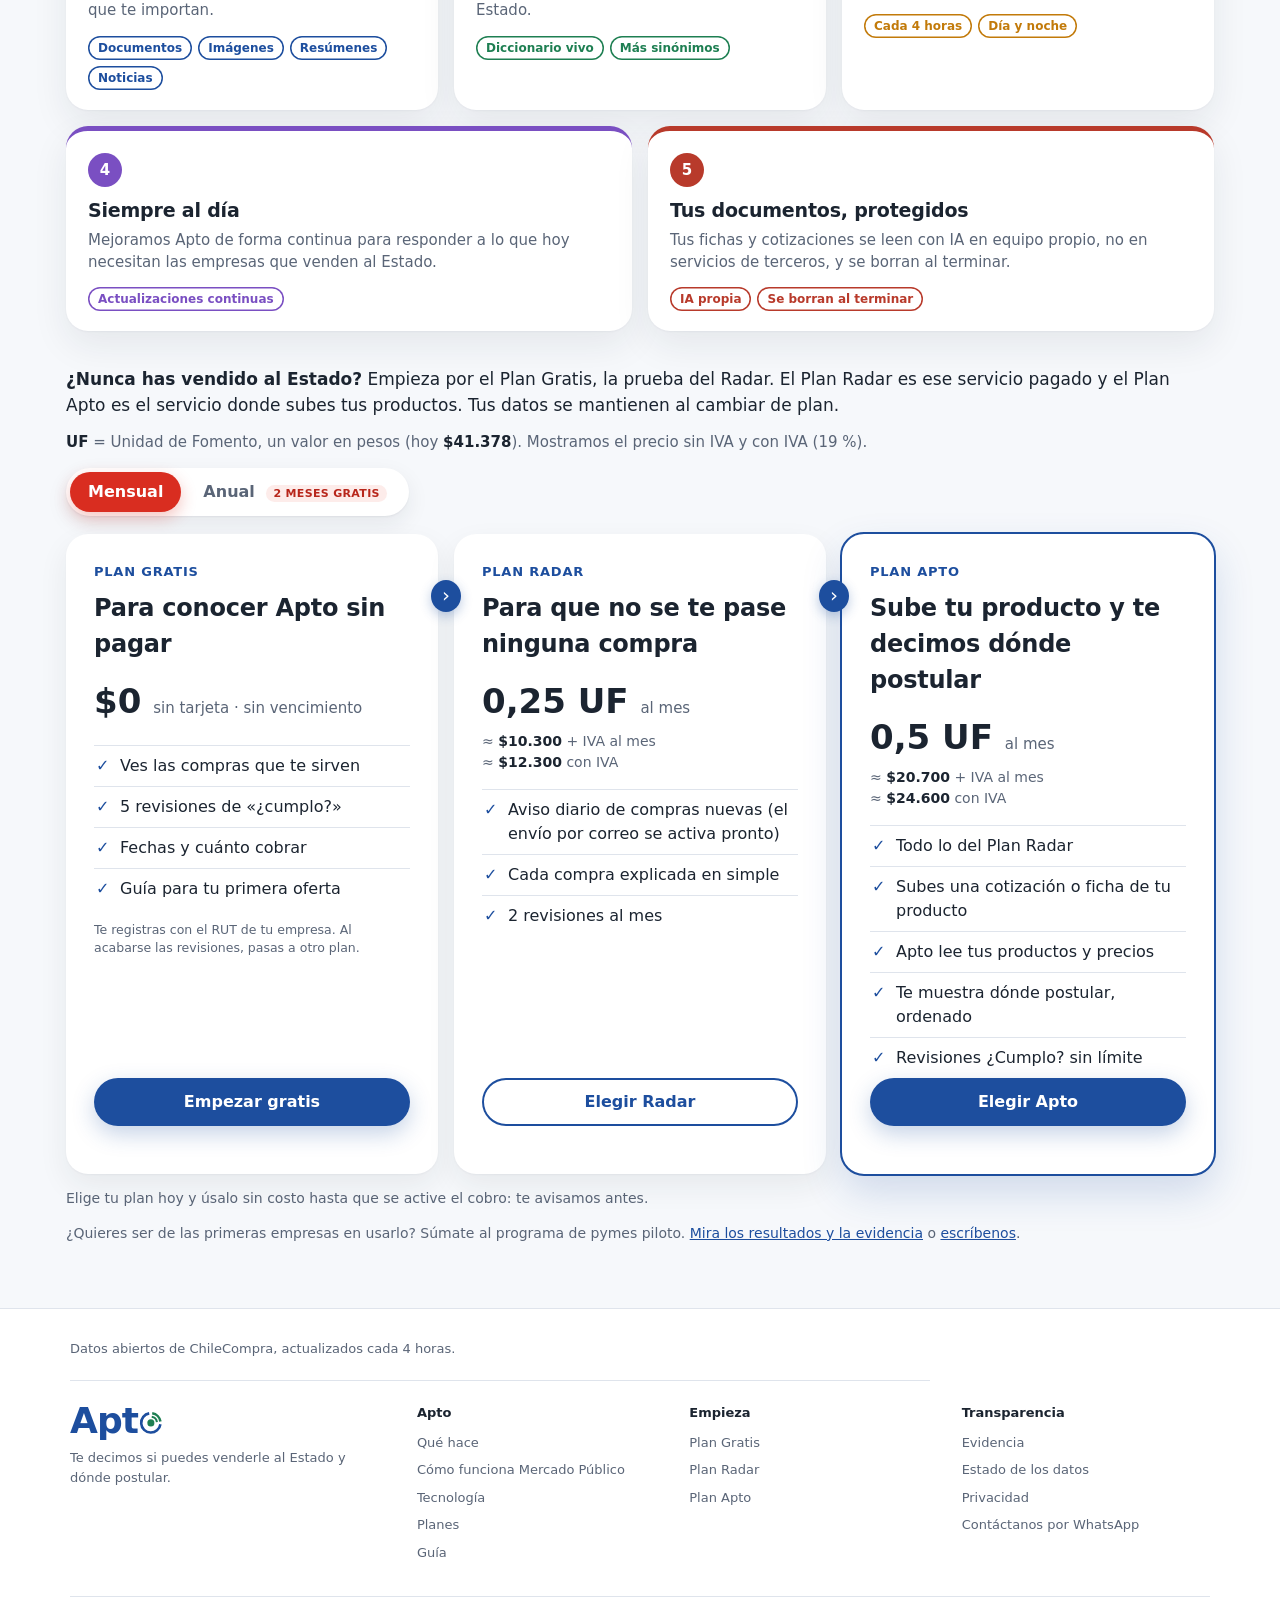
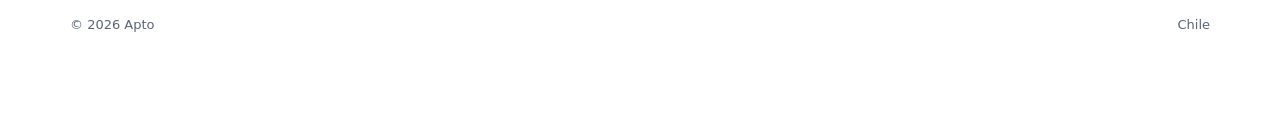
==== commit 3db519b8: "Avisos por correo: decir que se activan pronto, mientras no estén activados Co-Authored-By: Claude S" ====
--- a/index.html
+++ b/index.html
@@ -11,7 +11,7 @@
 <link rel="preconnect" href="https://fonts.googleapis.com">
 <link rel="preconnect" href="https://fonts.gstatic.com" crossorigin>
 <link rel="stylesheet" href="https://fonts.googleapis.com/css2?family=Atkinson+Hyperlegible+Next:wght@400;700&display=swap">
-<link rel="stylesheet" href="estilos.css?v=202611230031">
+<link rel="stylesheet" href="estilos.css?v=202611231025">
 </head>
 <body>
 <script>document.documentElement.classList.add("js")</script>
@@ -210,7 +210,7 @@
       <p class="pr"><span class="p-mes">0,25 UF <small>al mes</small></span><span class="p-anio">2,5 UF <small>al año</small></span></p>
       <p class="pesos"><span class="p-mes">≈ <b data-uf="0.25"></b> + IVA al mes<br>≈ <b data-uf="0.25" data-iva="1"></b> con IVA</span><span class="p-anio">≈ <b data-uf="2.5"></b> + IVA al año<br>≈ <b data-uf="2.5" data-iva="1"></b> con IVA</span></p>
       <p class="dto-t solo-anio"><span class="dto">2 meses gratis</span></p>
-      <ul><li>Te avisamos cada día de compras nuevas</li><li>Cada compra explicada en simple</li><li>2 revisiones al mes</li></ul>
+      <ul><li>Aviso diario de compras nuevas (el envío por correo se activa pronto)</li><li>Cada compra explicada en simple</li><li>2 revisiones al mes</li></ul>
       <button type="button" class="plan-btn" data-plan="radar">Elegir Radar</button></article>
     <article class="plan dest rv" style="--d:.1s" data-ayuda="Subes una cotización o ficha de tu producto y Apto te busca las compras abiertas donde puedes ofertar." data-ejemplo="subes la cotización de tus resmas y plastificadoras; Apto lee los productos y te muestra dónde postular." tabindex="0"><p class="k">Plan Apto</p><h3>Sube tu producto y te decimos dónde postular</h3>
       <p class="pr"><span class="p-mes">0,5 UF <small>al mes</small></span><span class="p-anio">5 UF <small>al año</small></span></p>
@@ -244,8 +244,8 @@
 </footer>
 
 <script src="datos.js"></script>
-<script src="buscar.js?v=202611230031"></script>
-<script src="app.js?v=202611230031"></script>
-<script src="notificaciones.js?v=202611230031"></script>
+<script src="buscar.js?v=202611231025"></script>
+<script src="app.js?v=202611231025"></script>
+<script src="notificaciones.js?v=202611231025"></script>
 </body>
 </html>
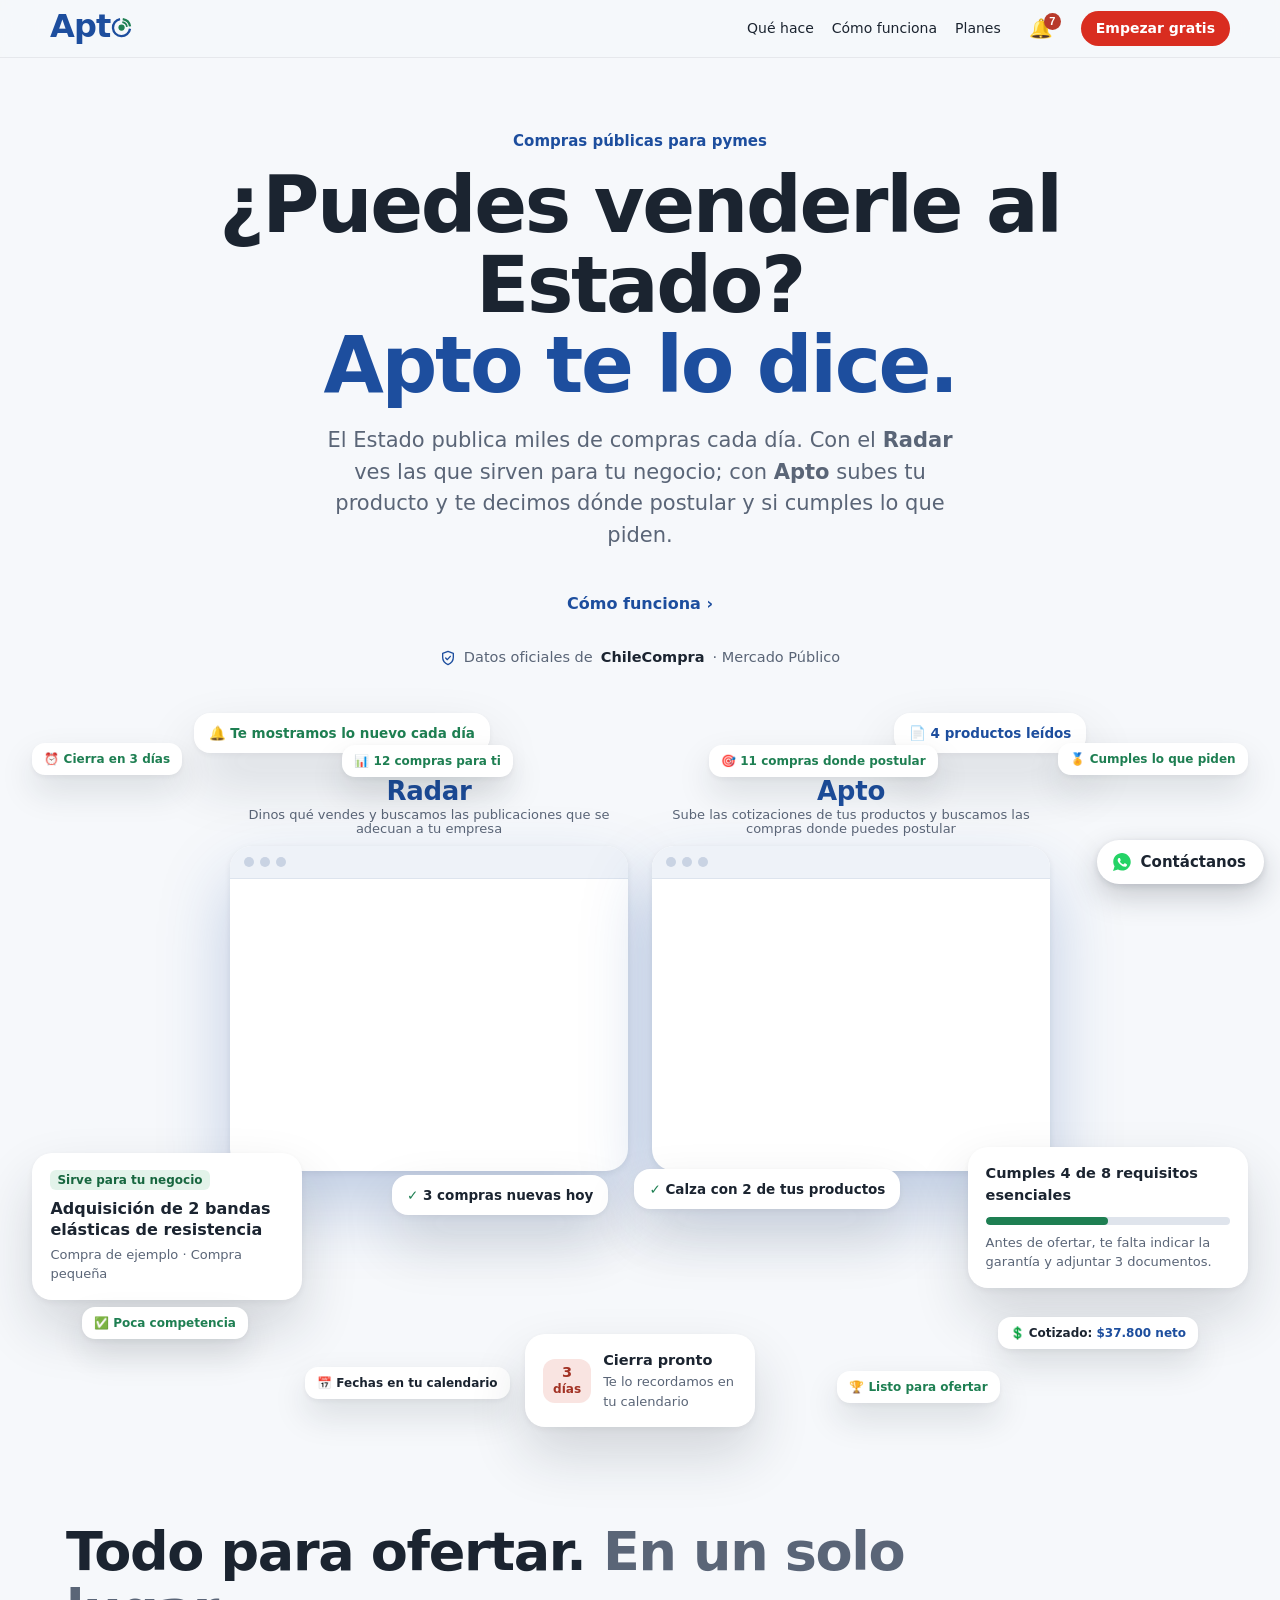
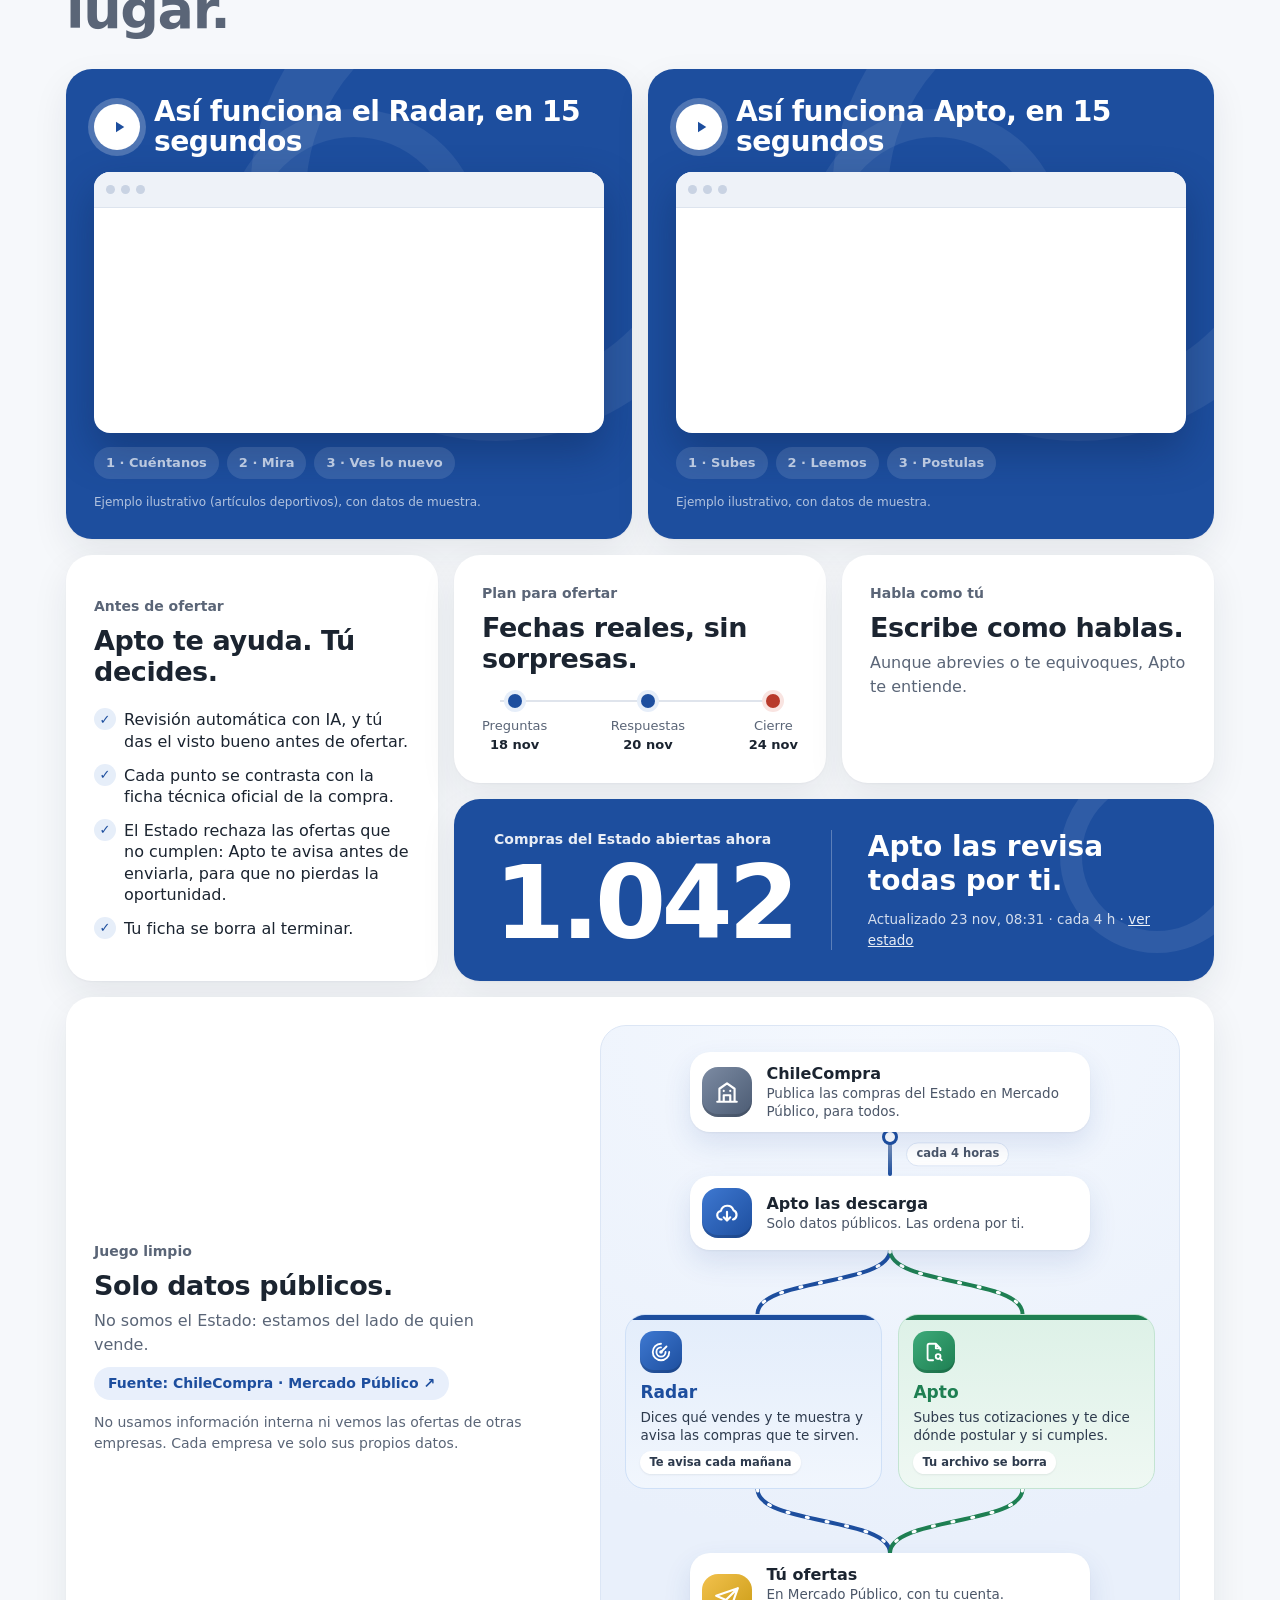
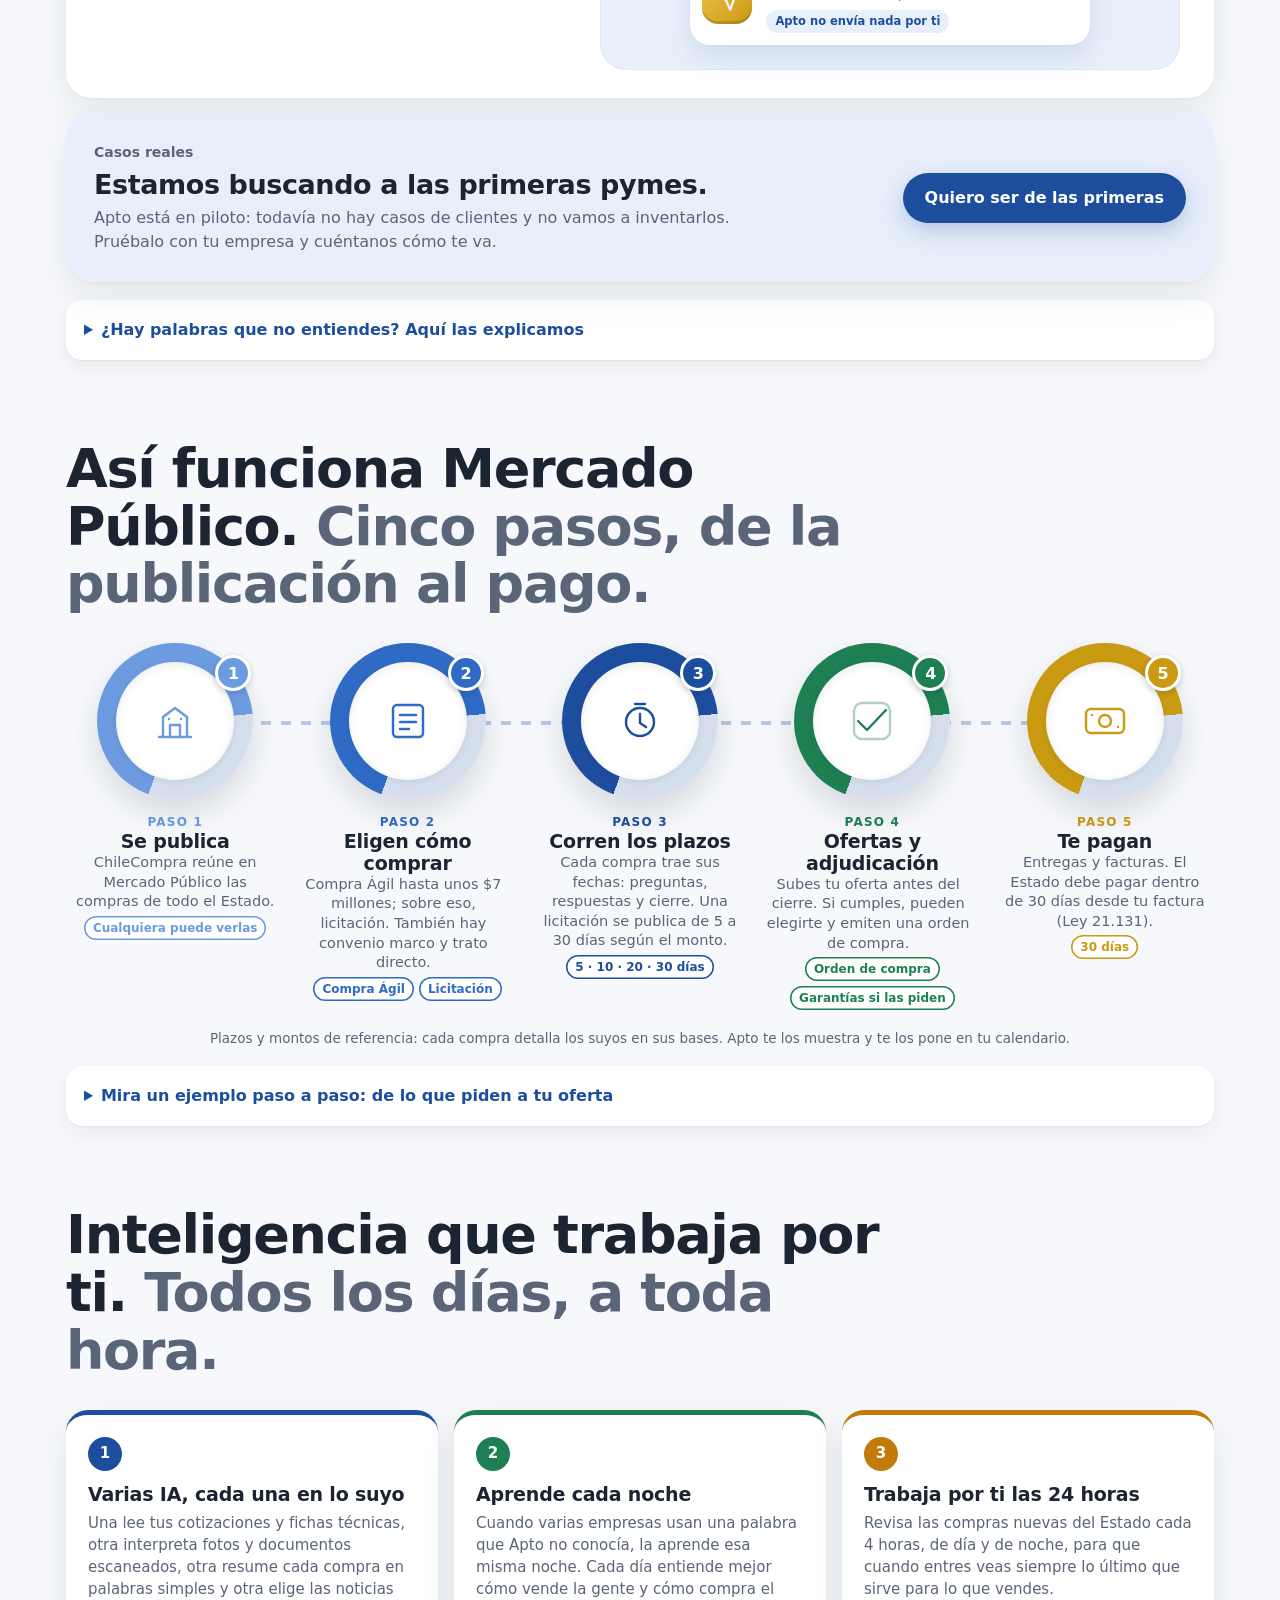
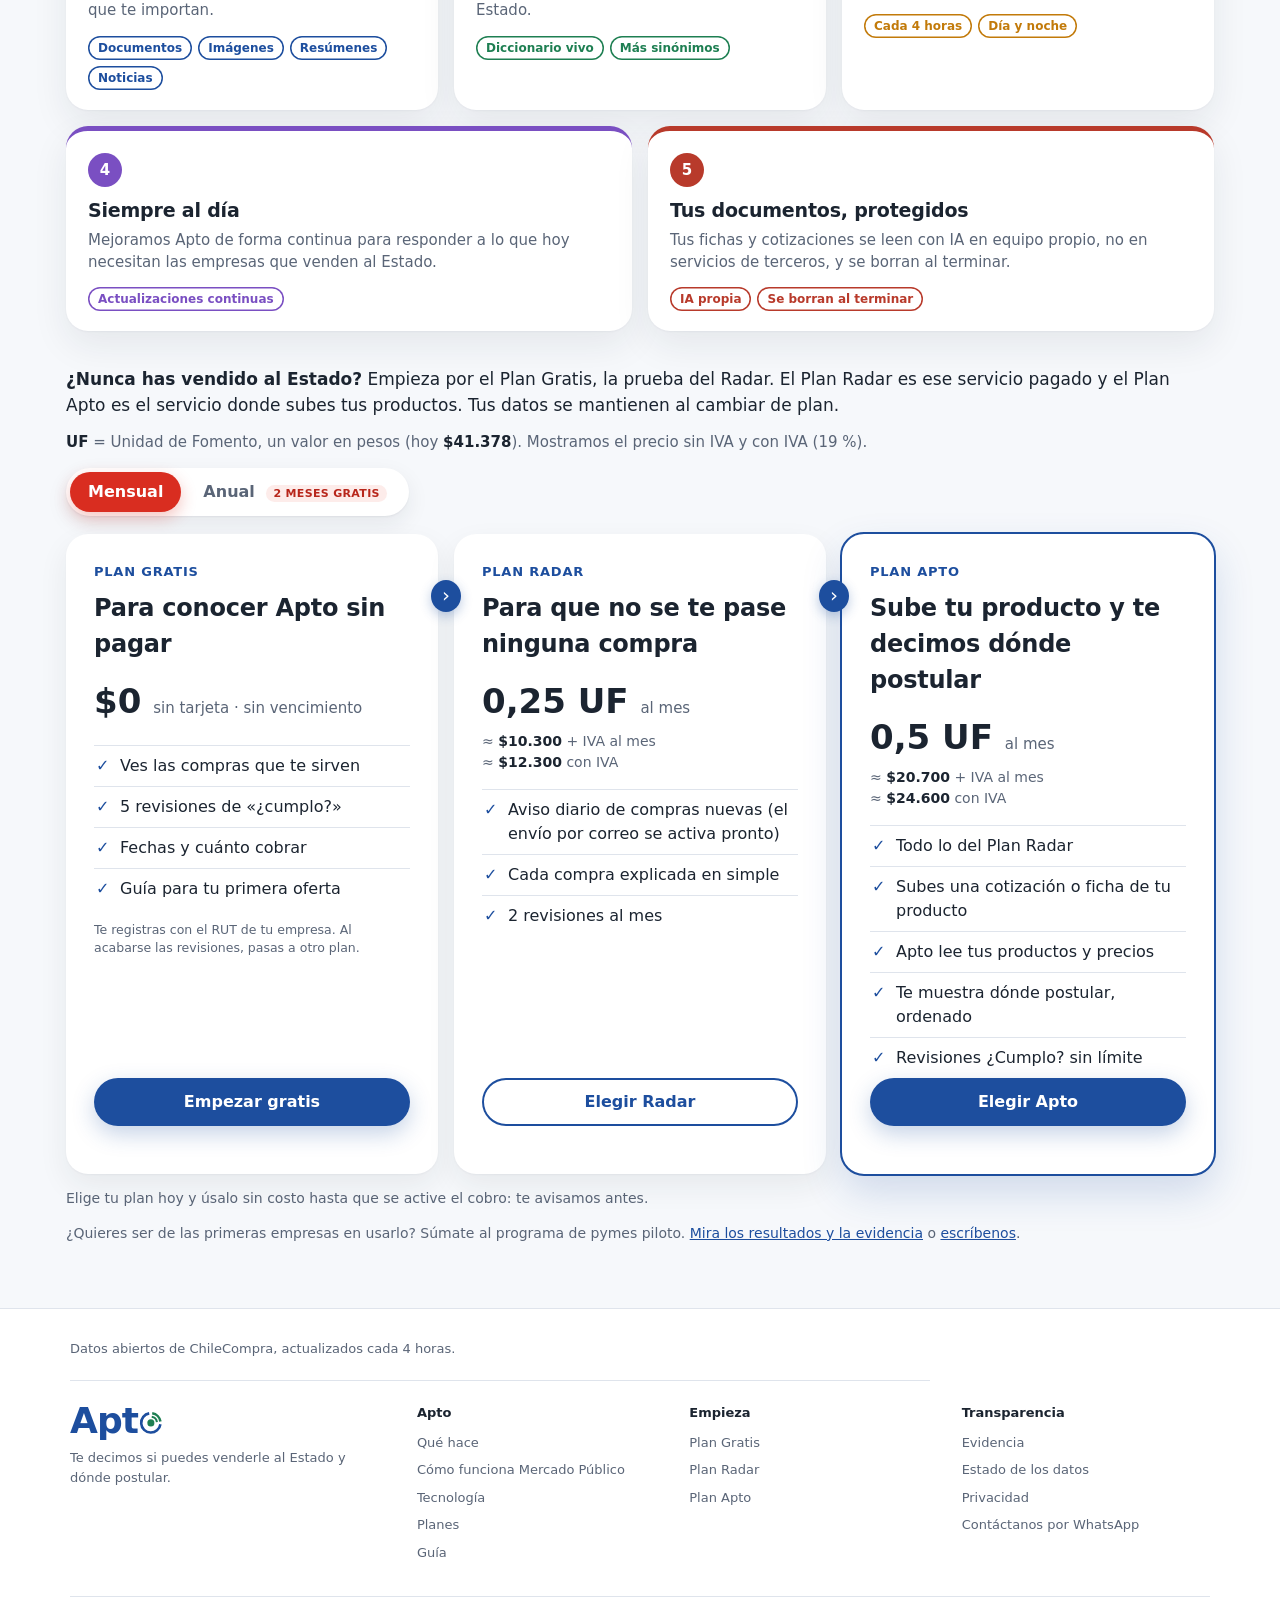
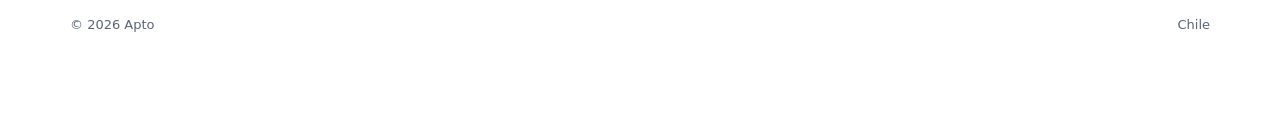
==== commit ec1451b3: "Portada: sin prometer aviso diario; muestra lo nuevo cada día Co-Authored-By: Claude Sonnet 5.5 <nor" ====
--- a/index.html
+++ b/index.html
@@ -36,7 +36,7 @@
           <div class="vs vsB"><h4>Compras abiertas para ti</h4><div class="vfila"><span>Bandas elásticas de resistencia</span><small class="am">Cierra en 3 días</small></div><div class="vfila"><span>Pesas y colchonetas</span><small>Poca competencia</small></div><div class="vfila"><span>Artículos deportivos escuela</span><small>Cierra en 9 días</small></div></div>
           <div class="vs vsC"><h4>Cada mañana, en tu correo</h4><div class="vfila"><span>🔔 Compras nuevas para ti</span><small>3 hoy</small></div><div class="vfila"><span>📅 Fechas en tu calendario</span><small>listo</small></div><div class="vfila"><span>💲 Cuánto cobrar</span><small>listo</small></div><div class="vlisto">No se te pasa ninguna ✓</div></div>
         </div></div>
-      <div class="vtip" aria-hidden="true"><h5>Cómo funciona el Radar</h5><ol><li><b>1</b>Dices qué vendes</li><li><b>2</b>Buscamos en Mercado Público</li><li><b>3</b>Te mostramos las compras que te sirven</li><li><b>4</b>Te avisamos cada mañana</li></ol></div>
+      <div class="vtip" aria-hidden="true"><h5>Cómo funciona el Radar</h5><ol><li><b>1</b>Dices qué vendes</li><li><b>2</b>Buscamos en Mercado Público</li><li><b>3</b>Te mostramos las compras que te sirven</li><li><b>4</b>Te mostramos lo nuevo cada día</li></ol></div>
     </div>
     <div class="vwin vw-r">
       <p class="vw-nombre">Apto<small>Sube las cotizaciones de tus productos y buscamos las compras donde puedes postular</small></p>
@@ -56,7 +56,7 @@
     <div class="flot sm f7"><span class="v">✓</span> Calza con 2 de tus productos</div>
     <div class="flot xs f8">💲 Cotizado: <span class="az">$37.800 neto</span></div>
     <div class="flot xs f9">🏆 <span class="v">Listo para ofertar</span></div>
-    <div class="flot sm f10">🔔 <span class="v">Te avisamos cada mañana</span></div>
+    <div class="flot sm f10">🔔 <span class="v">Te mostramos lo nuevo cada día</span></div>
     <div class="flot xs f11">📊 <span class="v">12 compras para ti</span></div>
     <div class="flot xs f14">⏰ <span class="v">Cierra en 3 días</span></div>
     <div class="flot sm f12">📄 <span class="az">4 productos leídos</span></div>
@@ -69,11 +69,11 @@
 <section class="seccion" id="como" aria-label="Qué hace Apto">
   <h2 class="sec-t rv">Todo para ofertar. <span>En un solo lugar.</span></h2>
   <div class="mosaico">
-    <article class="tile t-big t-half t-demo rv" id="demo" aria-label="Demostración: cómo funciona el Radar en tres pasos, en ciclo" data-ayuda="Así se ve usar el Radar: escribes qué vendes, te mostramos las compras del Estado que te sirven y te avisamos cada mañana." data-ejemplo="si vendes tornillos, ves solo compras donde piden tornillos." tabindex="0">
+    <article class="tile t-big t-half t-demo rv" id="demo" aria-label="Demostración: cómo funciona el Radar en tres pasos, en ciclo" data-ayuda="Así se ve usar el Radar: escribes qué vendes, te mostramos las compras del Estado que te sirven y lo nuevo cada día." data-ejemplo="si vendes tornillos, ves solo compras donde piden tornillos." tabindex="0">
       <h3 class="vtitulo"><span class="vplay" aria-hidden="true"><svg viewBox="0 0 24 24" width="18" height="18"><path d="M8 5v14l11-7z" fill="currentColor"/></svg></span>Así funciona el Radar, en 15 segundos</h3>
       <div class="ventana" aria-hidden="true">
         <div class="vbar"><i></i><i></i><i></i>
-          <span class="vtit vt1">Paso 1 · Cuéntanos qué vendes</span><span class="vtit vt2">Paso 2 · Mira tus compras</span><span class="vtit vt3">Paso 3 · Te avisamos cada mañana</span></div>
+          <span class="vtit vt1">Paso 1 · Cuéntanos qué vendes</span><span class="vtit vt2">Paso 2 · Mira tus compras</span><span class="vtit vt3">Paso 3 · Te mostramos lo nuevo cada día</span></div>
         <div class="vcuerpo">
           <div class="vesc ve1">
             <div class="vcampo"><span class="tipeo">bandas elásticas, pesas, colchonetas</span></div>
@@ -90,7 +90,7 @@
           </div>
         </div>
       </div>
-      <div class="vpasos" aria-hidden="true"><span class="vp1">1 · Cuéntanos</span><span class="vp2">2 · Mira</span><span class="vp3">3 · Te avisamos</span></div>
+      <div class="vpasos" aria-hidden="true"><span class="vp1">1 · Cuéntanos</span><span class="vp2">2 · Mira</span><span class="vp3">3 · Ves lo nuevo</span></div>
       <p class="vnota">Ejemplo ilustrativo, con datos de muestra.</p>
     </article>
     <article class="tile t-big t-half t-demo rv" id="demo2" style="--d:.06s" aria-label="Demostración: cómo funciona Apto en tres pasos, en ciclo" data-ayuda="Así se ve usar Apto: subes la cotización de tus productos, Apto lee los productos y precios, y te muestra dónde puedes postular." data-ejemplo="subes la cotización de tu papelería y ves las compras que piden papel o plastificadoras." tabindex="0">
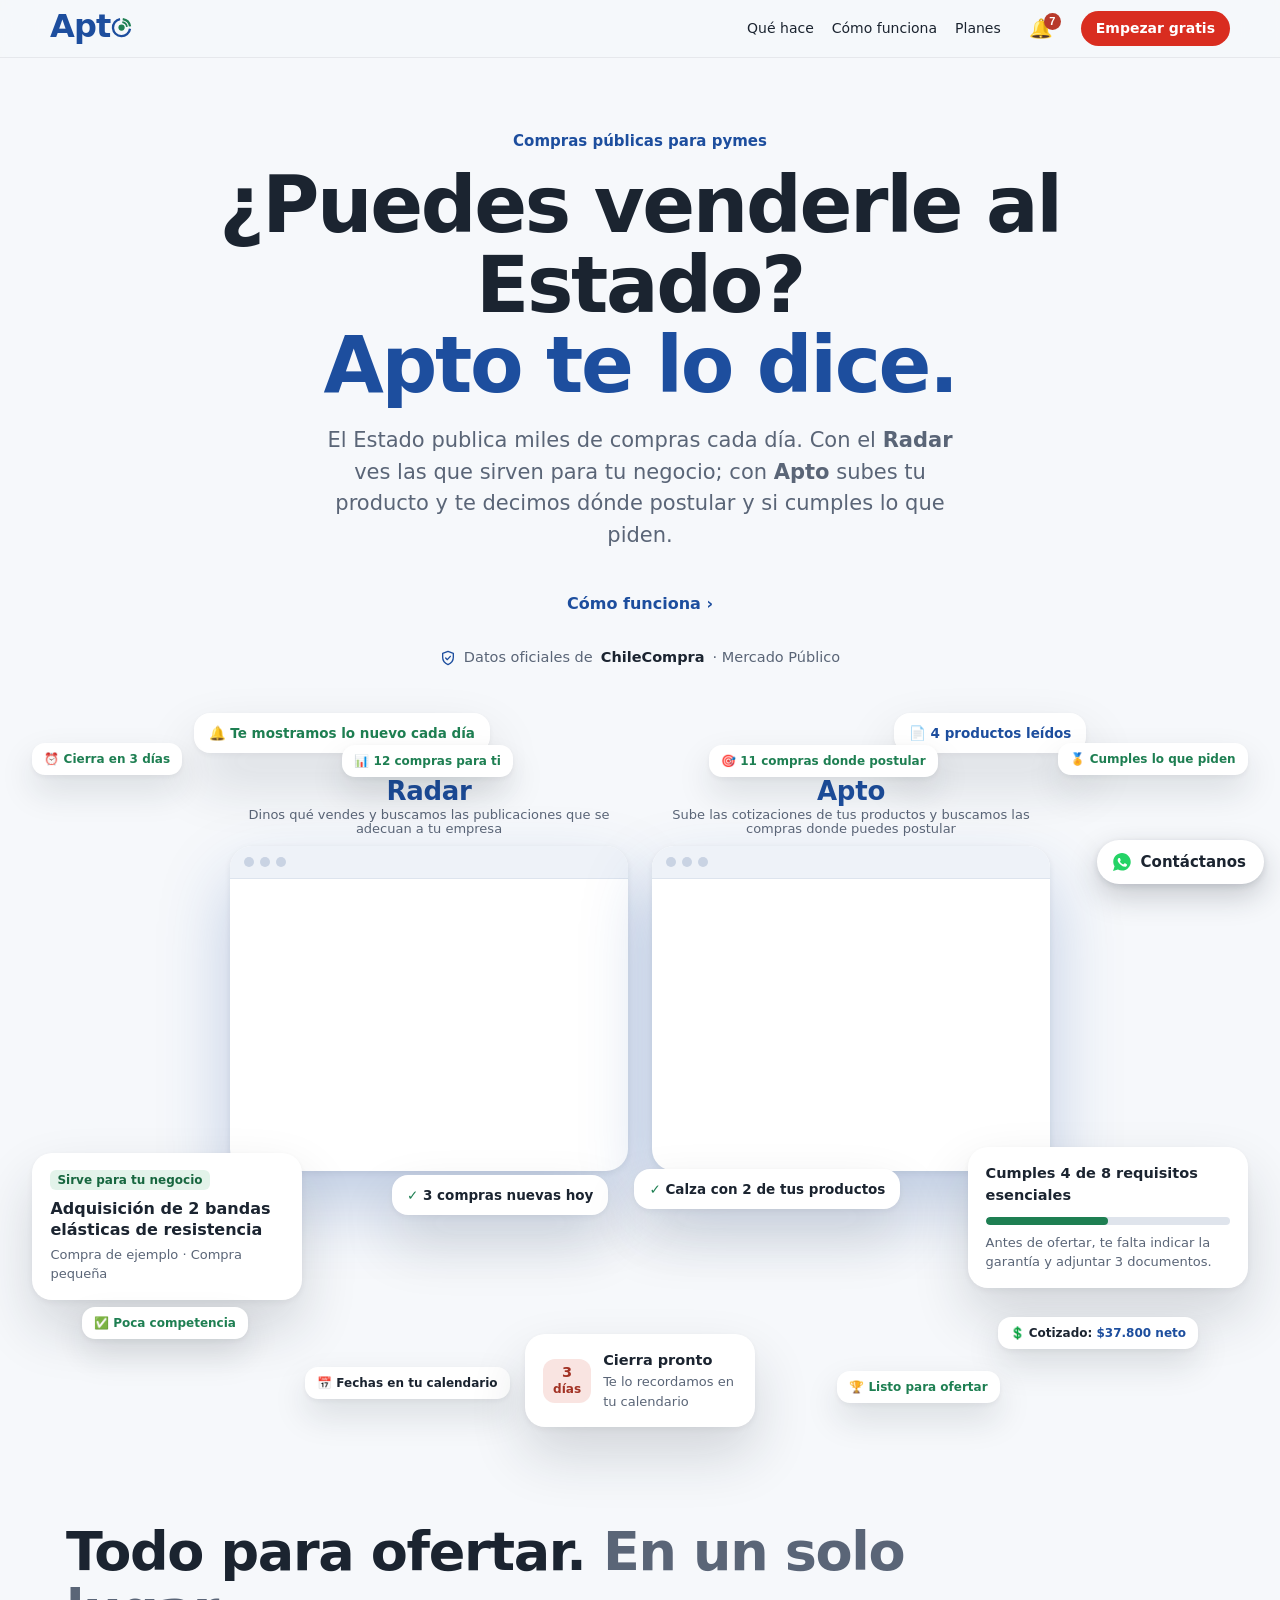
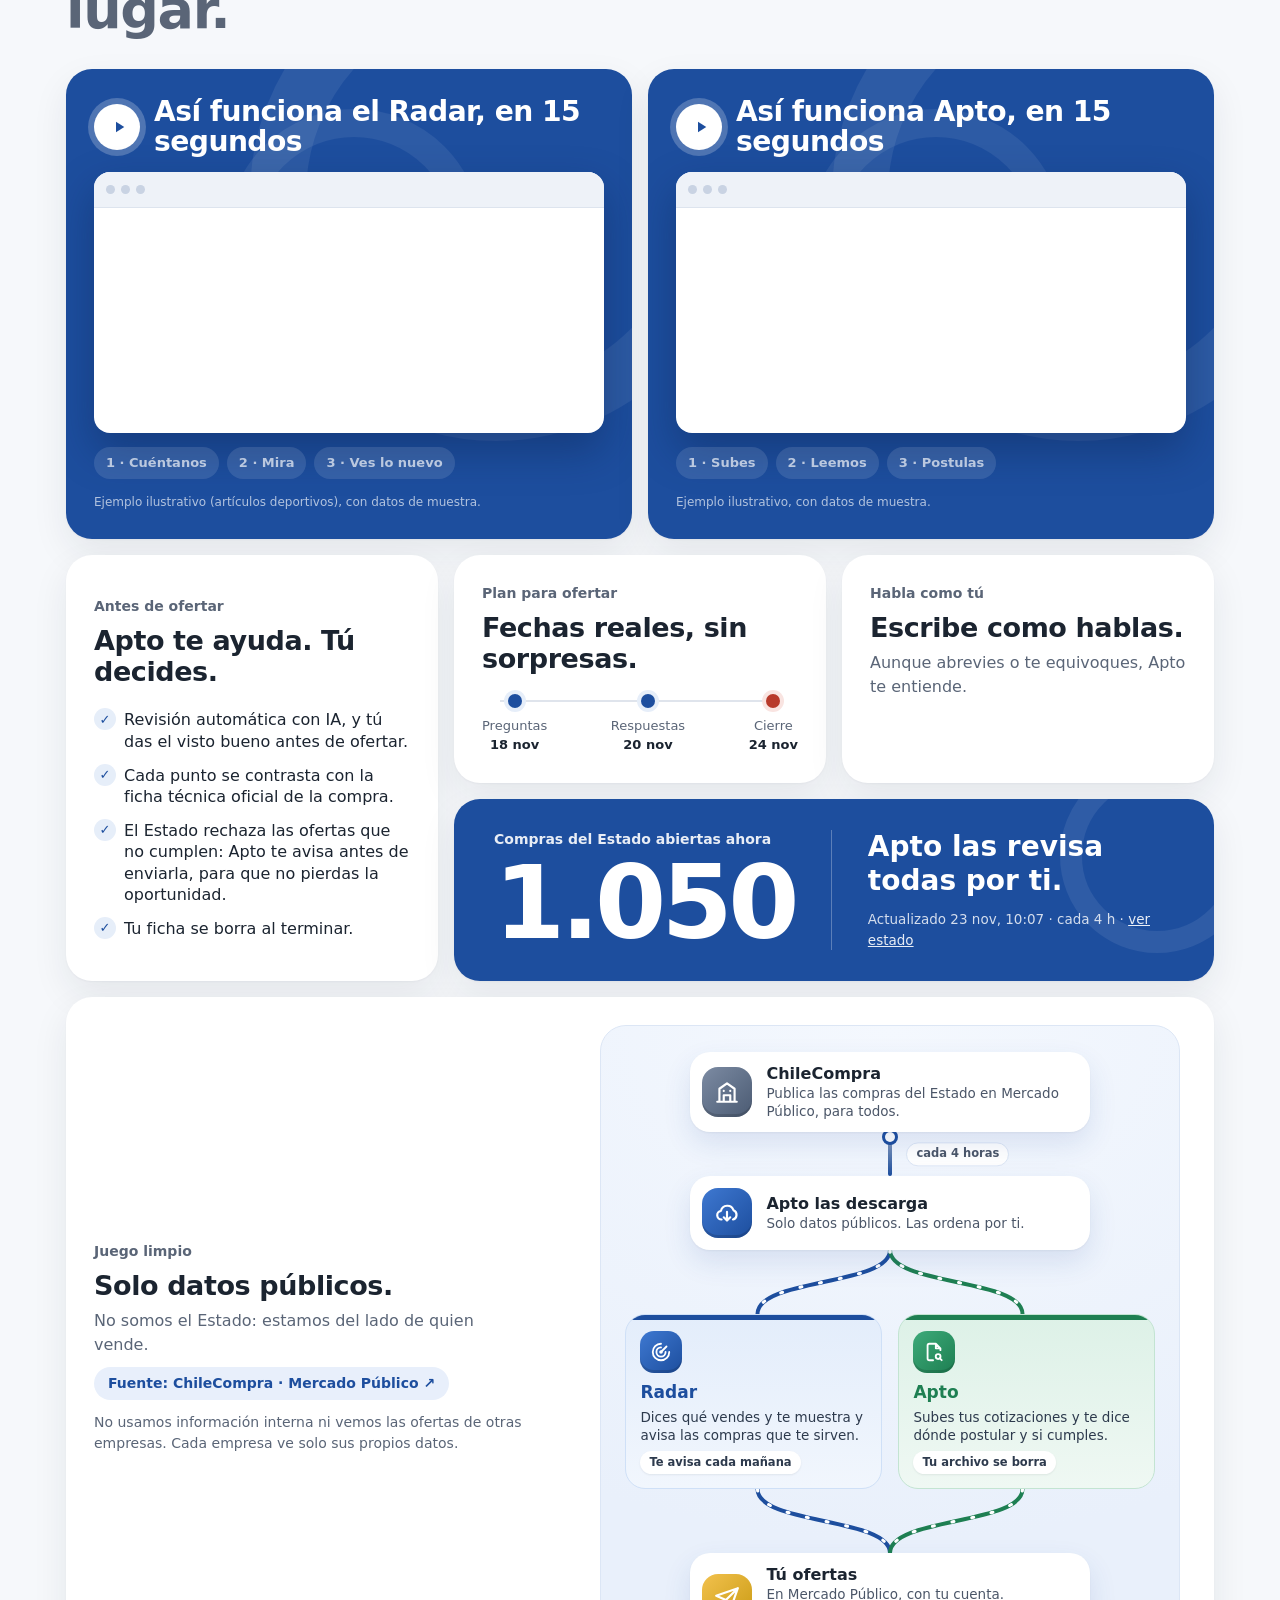
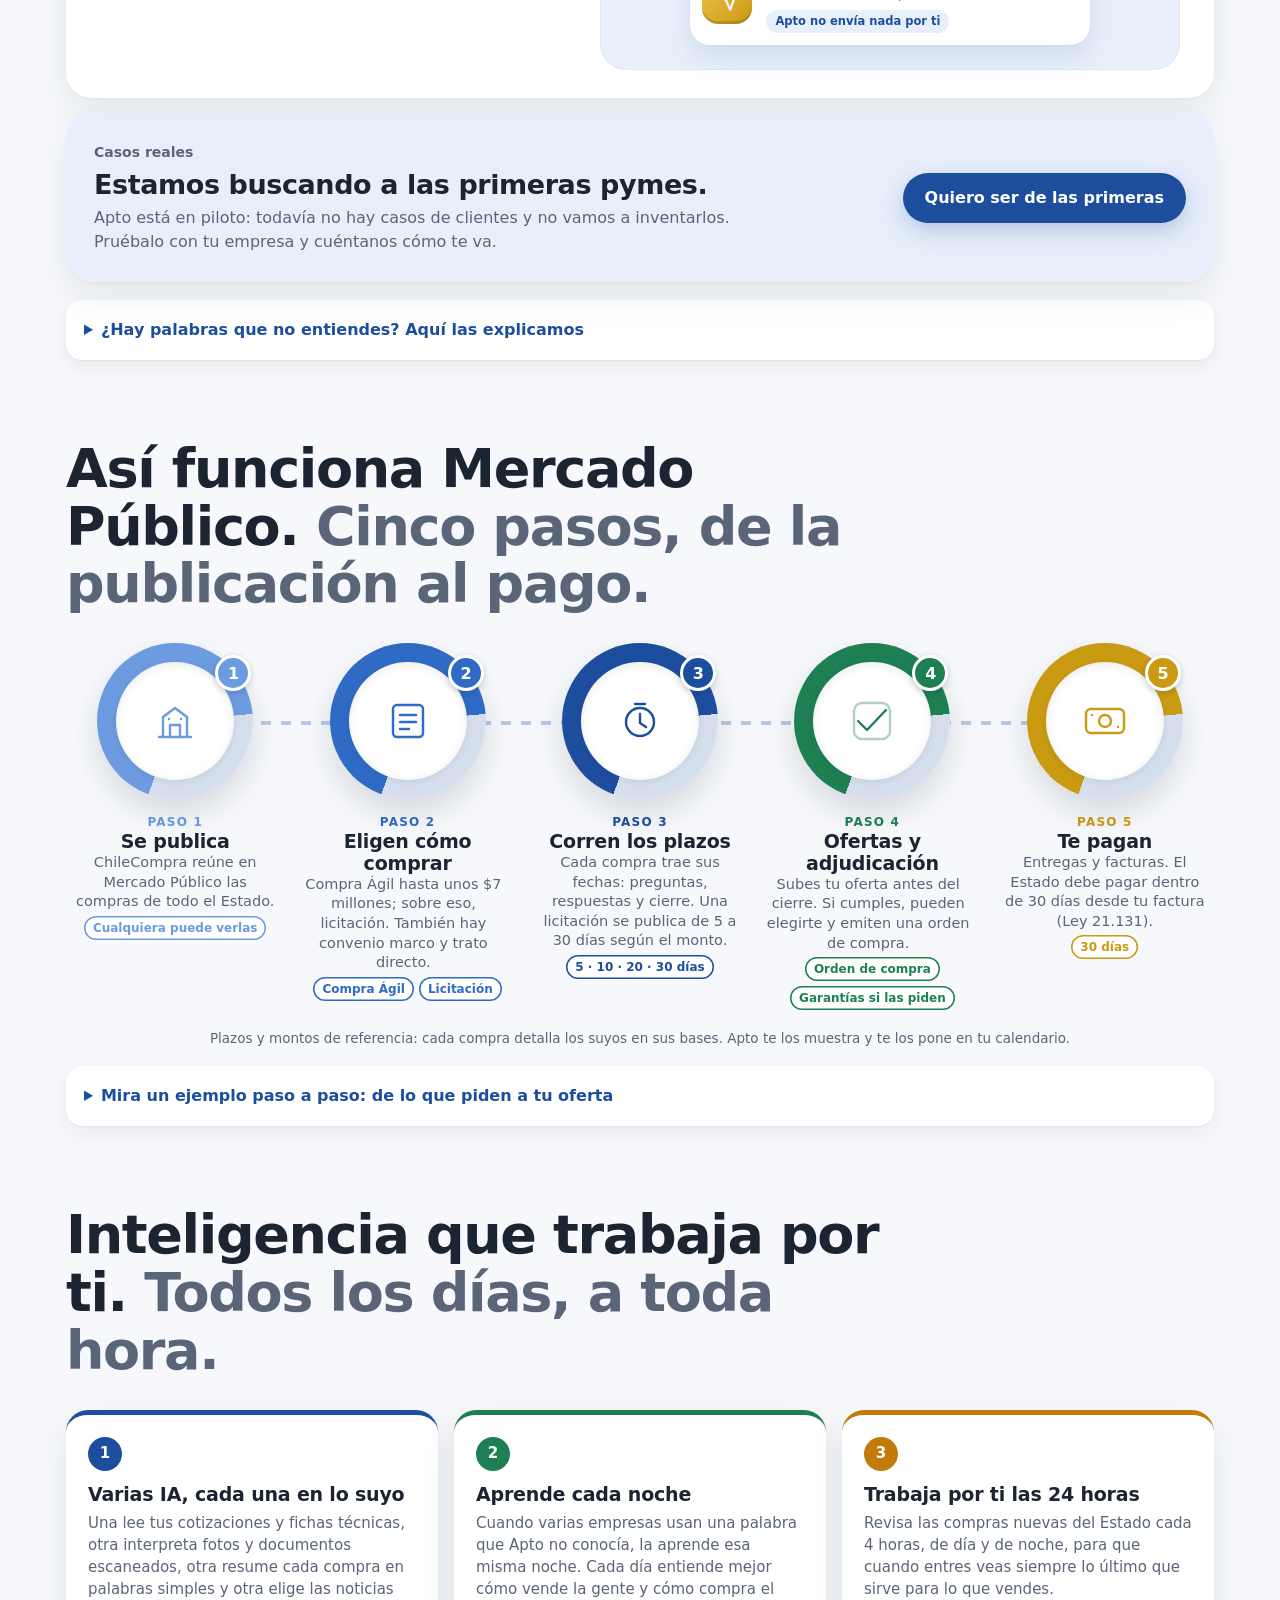
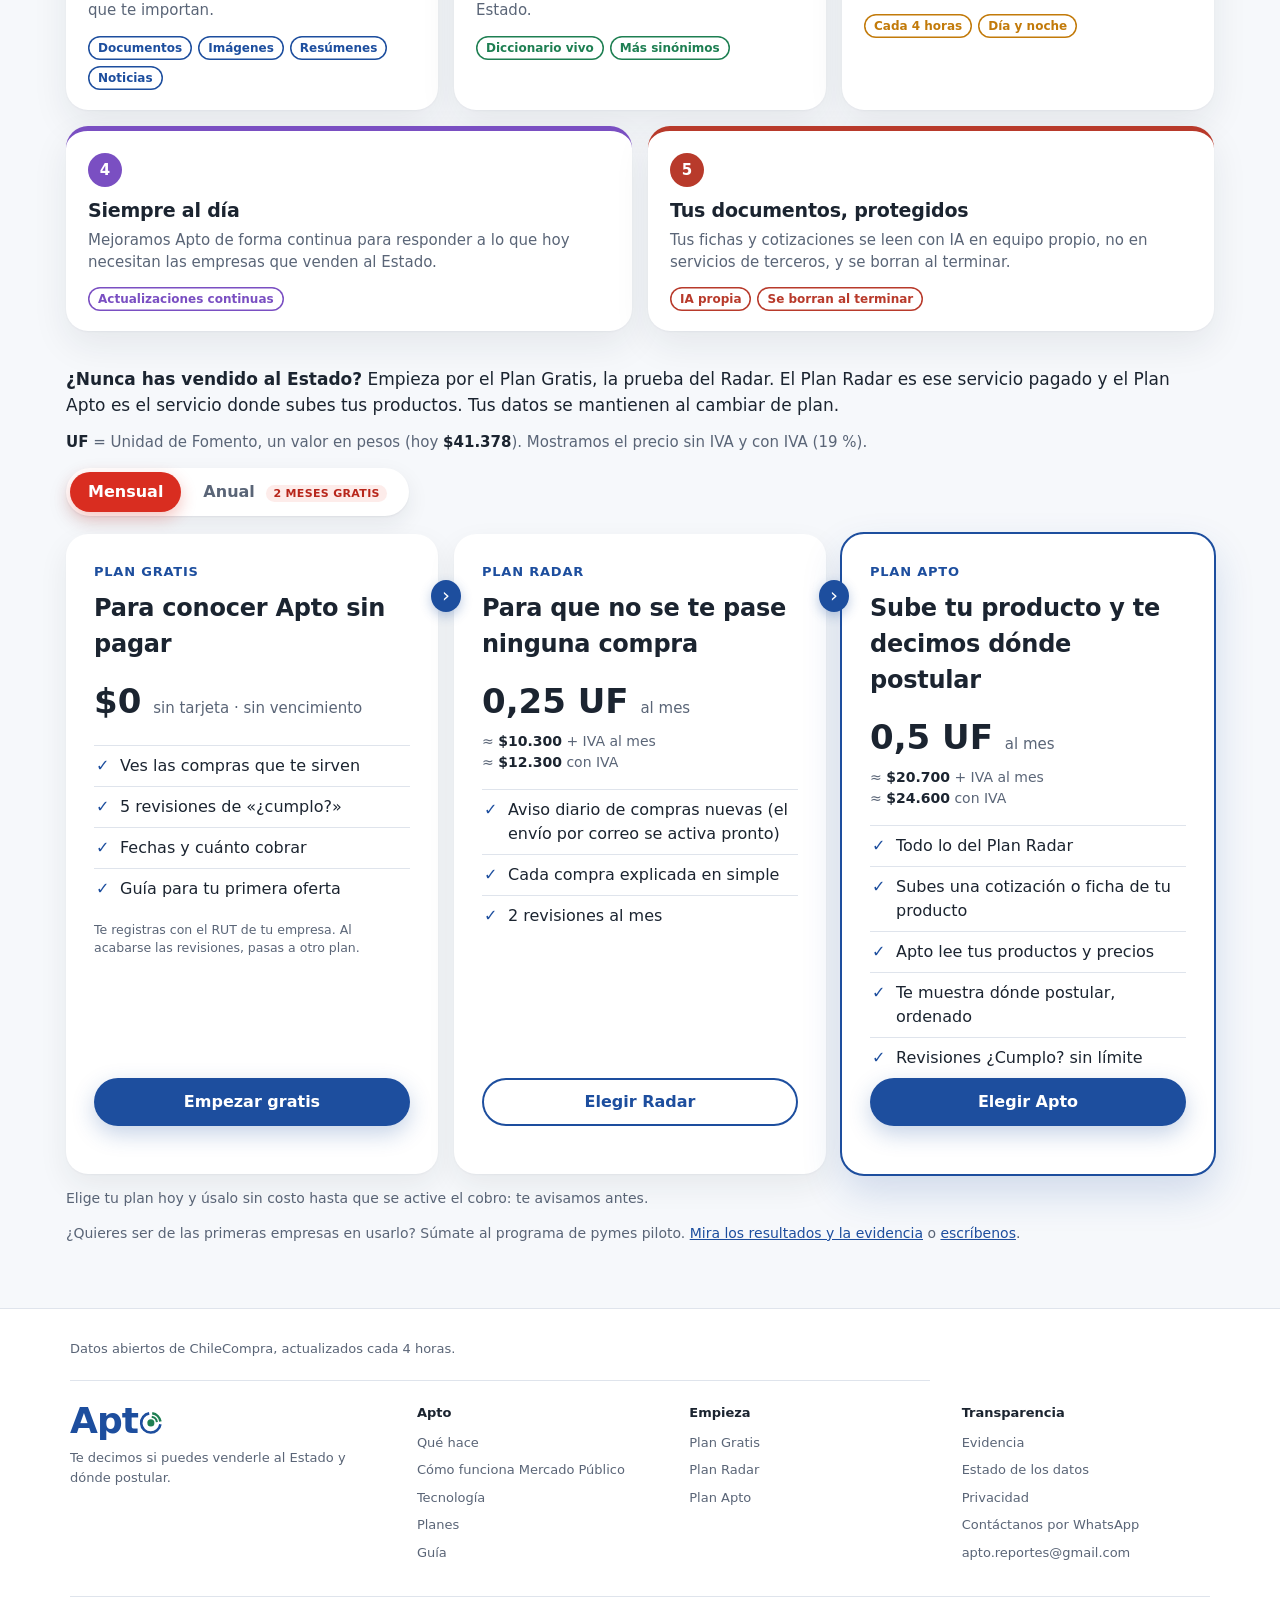
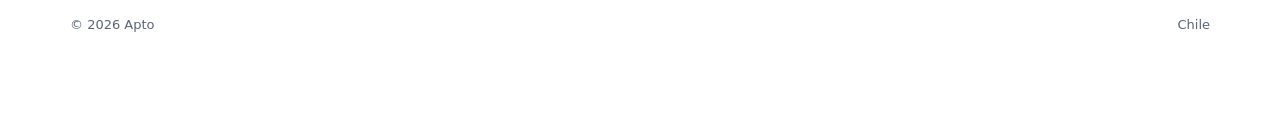
==== commit 1a93fbb5: "Correo de contacto de Apto en el pie y en Privacidad (permitido en el guardián) Co-Authored-By: Clau" ====
--- a/index.html
+++ b/index.html
@@ -237,7 +237,7 @@
       <div class="pie-marca"><b><span class="lg" role="img" aria-label="Apto">Apt<svg viewBox="0 0 64 64" aria-hidden="true"><use href="#oRadar"/></svg></span></b><p>Te decimos si puedes venderle al Estado y dónde postular.</p></div>
       <nav aria-label="Apto"><h4>Apto</h4><ul><li><a href="index.html#como">Qué hace</a></li><li><a href="index.html#pasos">Cómo funciona Mercado Público</a></li><li><a href="index.html#tecnologia">Tecnología</a></li><li><a href="index.html#planes">Planes</a></li><li><a href="guia.html">Guía</a></li></ul></nav>
       <nav aria-label="Planes"><h4>Empieza</h4><ul><li><a href="app.html?plan=gratis">Plan Gratis</a></li><li><a href="app.html?plan=radar">Plan Radar</a></li><li><a href="app.html?plan=apto">Plan Apto</a></li></ul></nav>
-      <nav aria-label="Transparencia"><h4>Transparencia</h4><ul><li><a href="evidencia.html">Evidencia</a></li><li><a href="estado.html">Estado de los datos</a></li><li><a href="privacidad.html">Privacidad</a></li><li><a href="https://wa.me/56982944893?text=Hola%2C%20quiero%20saber%20m%C3%A1s%20sobre%20Apto." target="_blank" rel="noopener">Contáctanos por WhatsApp</a></li></ul></nav>
+      <nav aria-label="Transparencia"><h4>Transparencia</h4><ul><li><a href="evidencia.html">Evidencia</a></li><li><a href="estado.html">Estado de los datos</a></li><li><a href="privacidad.html">Privacidad</a></li><li><a href="https://wa.me/56982944893?text=Hola%2C%20quiero%20saber%20m%C3%A1s%20sobre%20Apto." target="_blank" rel="noopener">Contáctanos por WhatsApp</a></li><li><a href="mailto:apto.reportes@gmail.com">apto.reportes@gmail.com</a></li></ul></nav>
     </div>
     <div class="pie-base"><span>© 2026 Apto</span><span>Chile</span></div>
   </div>
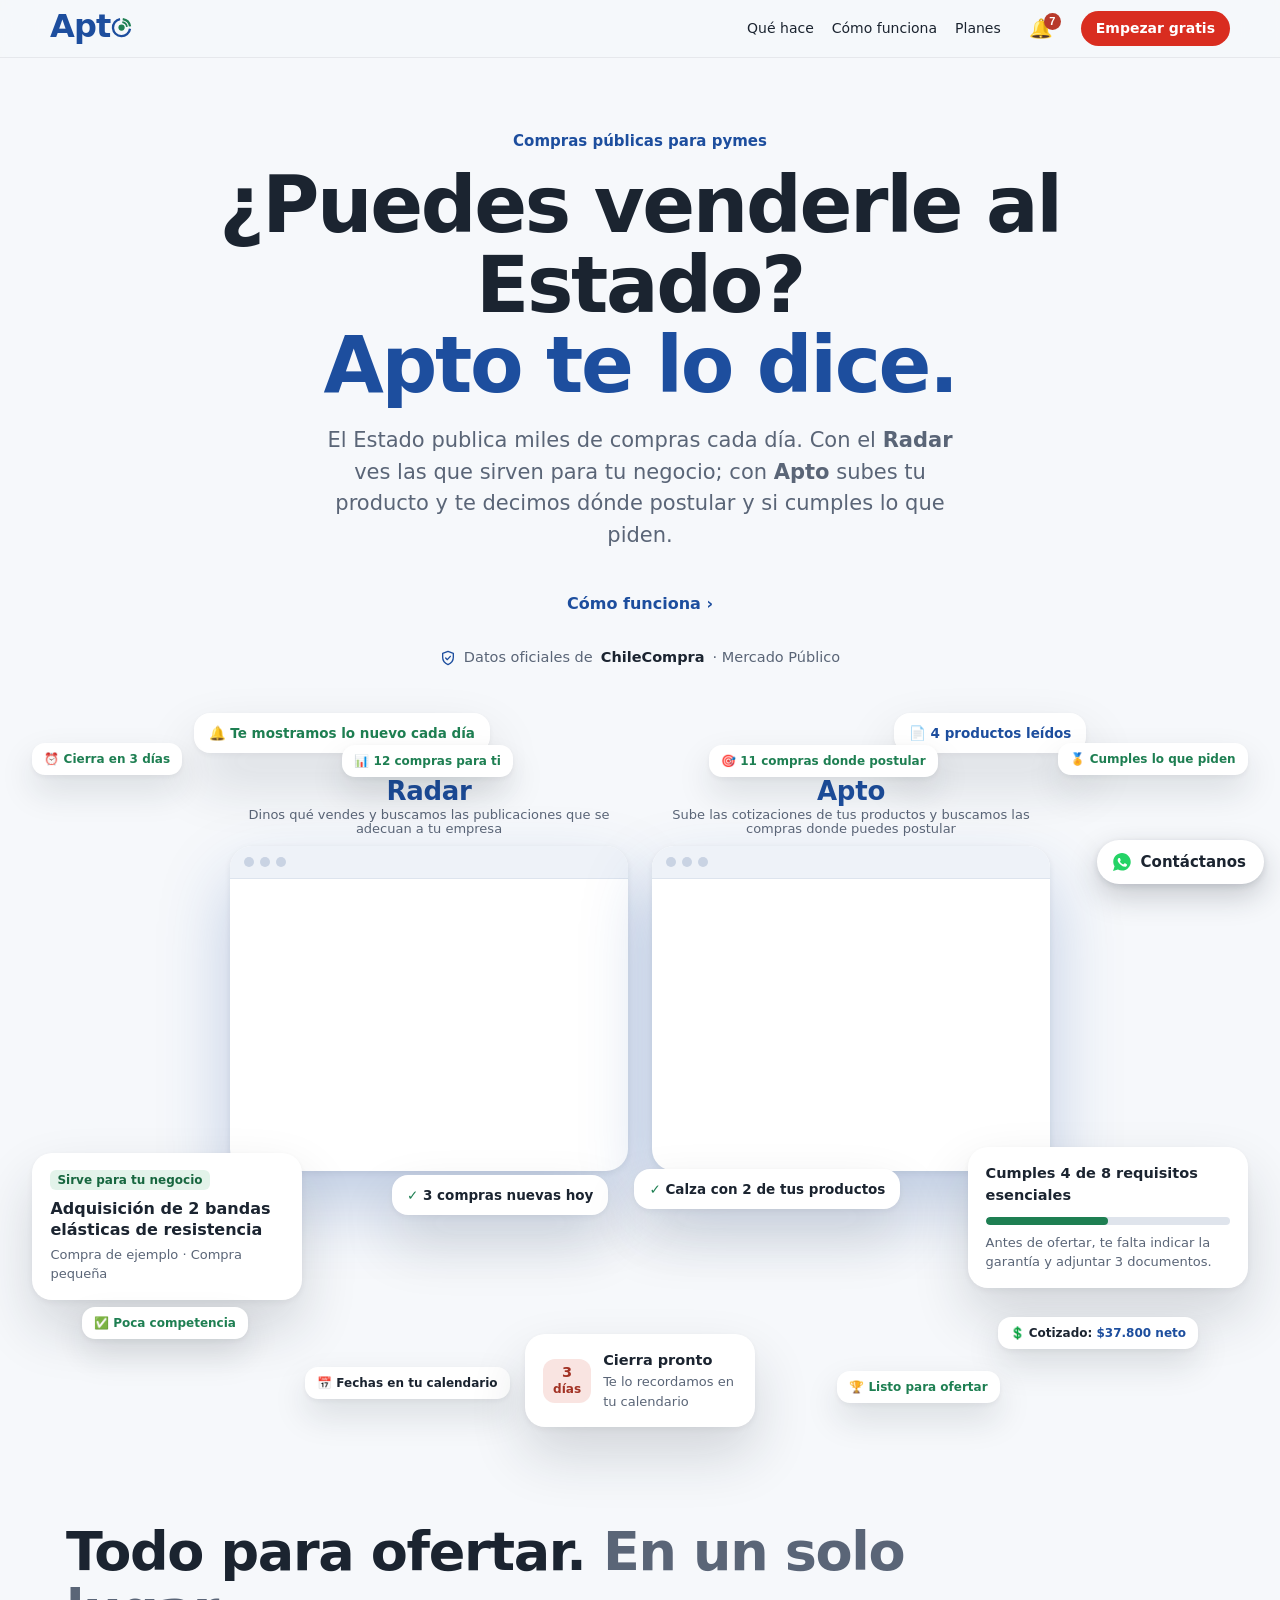
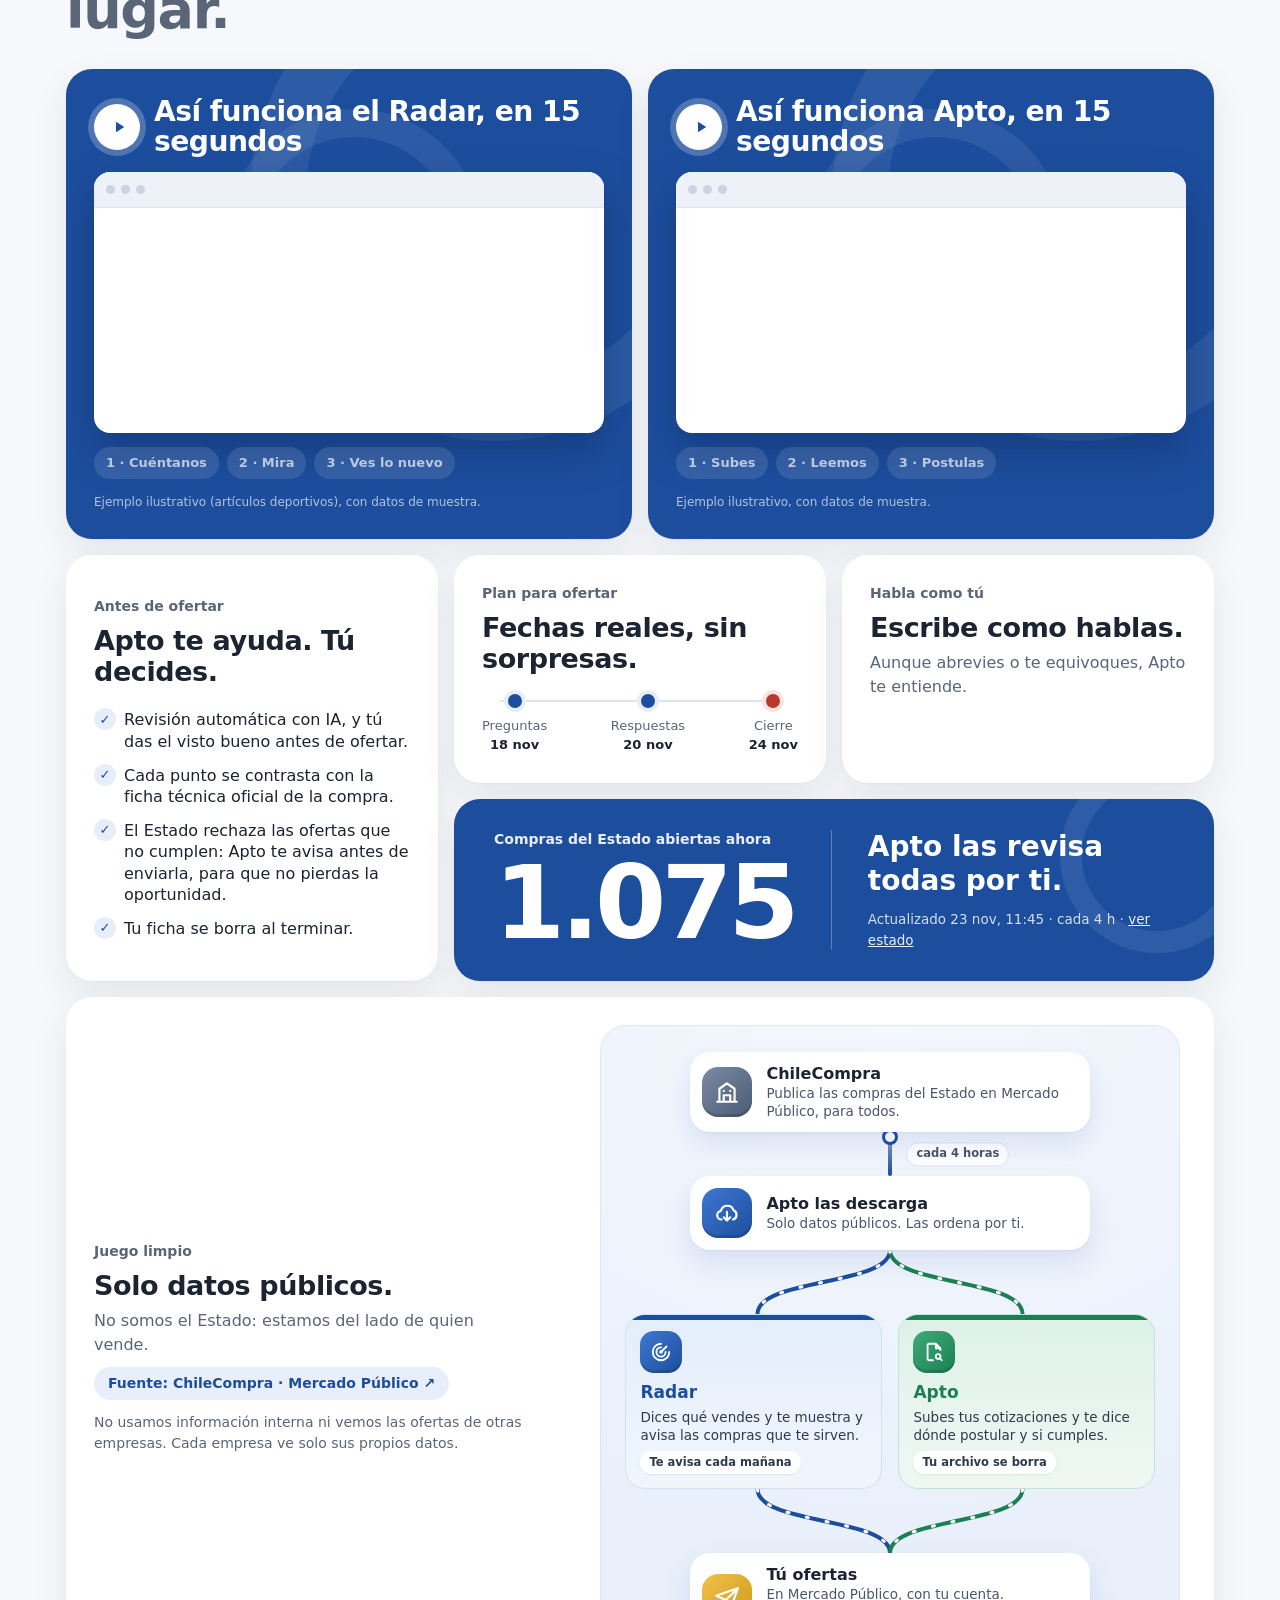
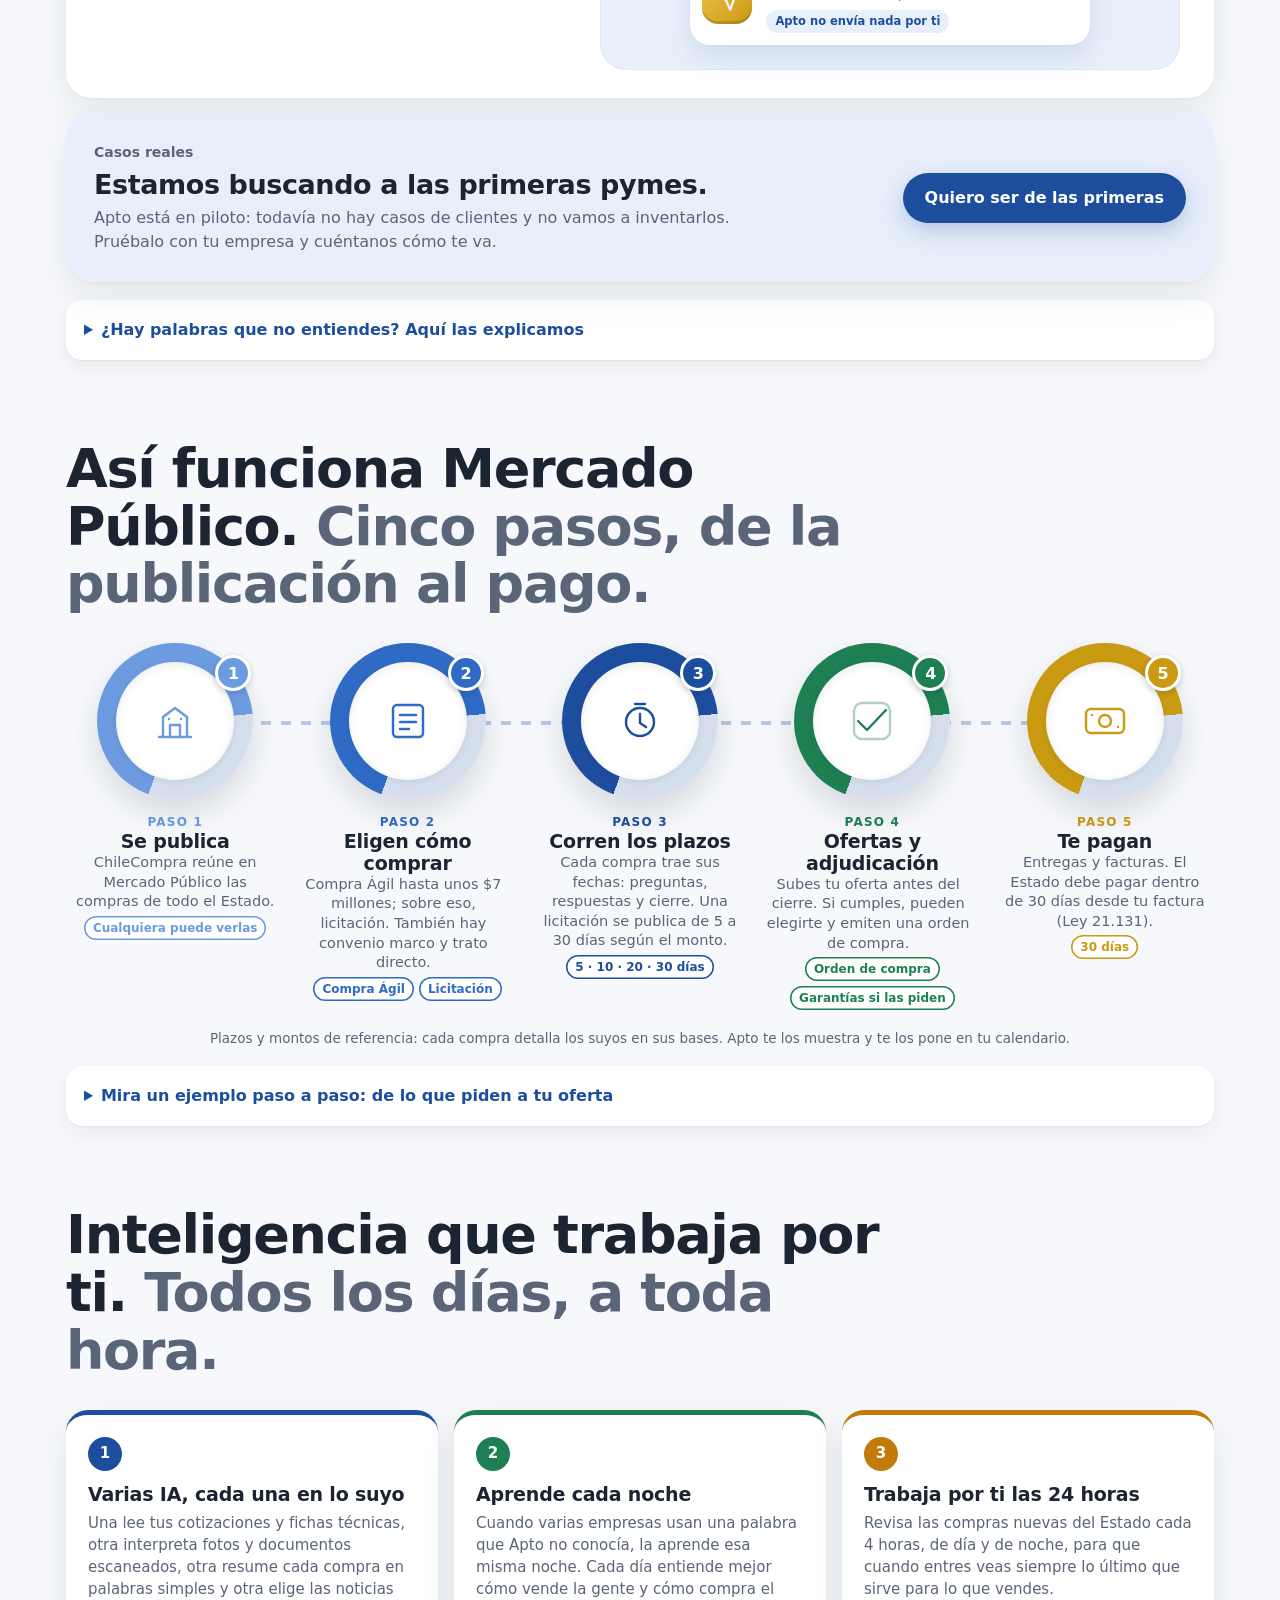
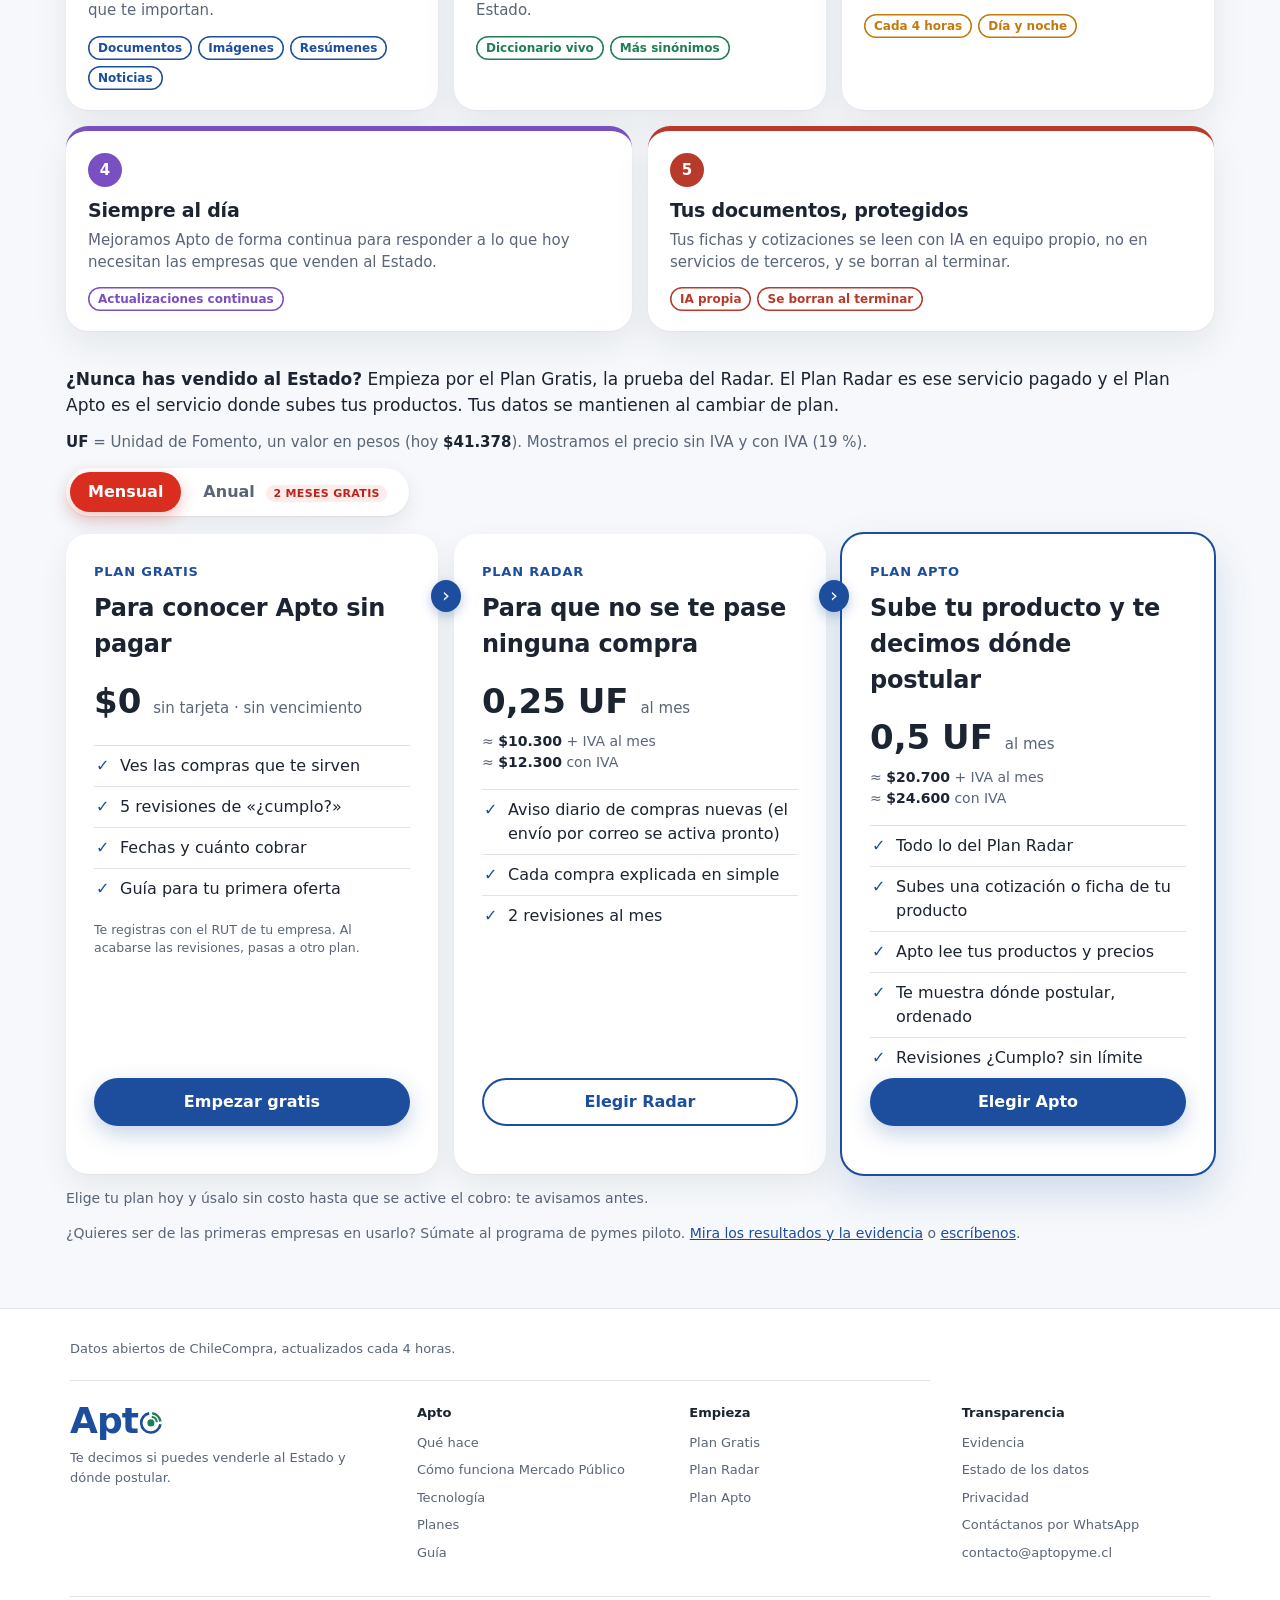
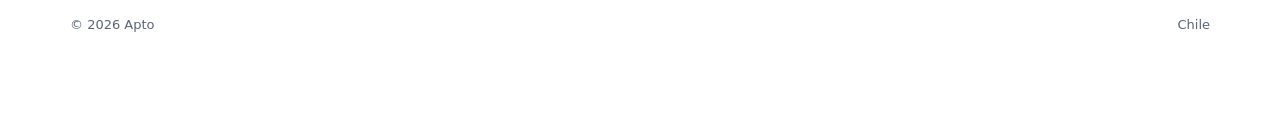
==== commit cbbf3ed0: "Correo de contacto: contacto@aptopyme.cl Co-Authored-By: Claude Sonnet 5.5 <noreply@anthropic.com>" ====
--- a/index.html
+++ b/index.html
@@ -237,7 +237,7 @@
       <div class="pie-marca"><b><span class="lg" role="img" aria-label="Apto">Apt<svg viewBox="0 0 64 64" aria-hidden="true"><use href="#oRadar"/></svg></span></b><p>Te decimos si puedes venderle al Estado y dónde postular.</p></div>
       <nav aria-label="Apto"><h4>Apto</h4><ul><li><a href="index.html#como">Qué hace</a></li><li><a href="index.html#pasos">Cómo funciona Mercado Público</a></li><li><a href="index.html#tecnologia">Tecnología</a></li><li><a href="index.html#planes">Planes</a></li><li><a href="guia.html">Guía</a></li></ul></nav>
       <nav aria-label="Planes"><h4>Empieza</h4><ul><li><a href="app.html?plan=gratis">Plan Gratis</a></li><li><a href="app.html?plan=radar">Plan Radar</a></li><li><a href="app.html?plan=apto">Plan Apto</a></li></ul></nav>
-      <nav aria-label="Transparencia"><h4>Transparencia</h4><ul><li><a href="evidencia.html">Evidencia</a></li><li><a href="estado.html">Estado de los datos</a></li><li><a href="privacidad.html">Privacidad</a></li><li><a href="https://wa.me/56982944893?text=Hola%2C%20quiero%20saber%20m%C3%A1s%20sobre%20Apto." target="_blank" rel="noopener">Contáctanos por WhatsApp</a></li><li><a href="mailto:apto.reportes@gmail.com">apto.reportes@gmail.com</a></li></ul></nav>
+      <nav aria-label="Transparencia"><h4>Transparencia</h4><ul><li><a href="evidencia.html">Evidencia</a></li><li><a href="estado.html">Estado de los datos</a></li><li><a href="privacidad.html">Privacidad</a></li><li><a href="https://wa.me/56982944893?text=Hola%2C%20quiero%20saber%20m%C3%A1s%20sobre%20Apto." target="_blank" rel="noopener">Contáctanos por WhatsApp</a></li><li><a href="mailto:contacto@aptopyme.cl">contacto@aptopyme.cl</a></li></ul></nav>
     </div>
     <div class="pie-base"><span>© 2026 Apto</span><span>Chile</span></div>
   </div>
